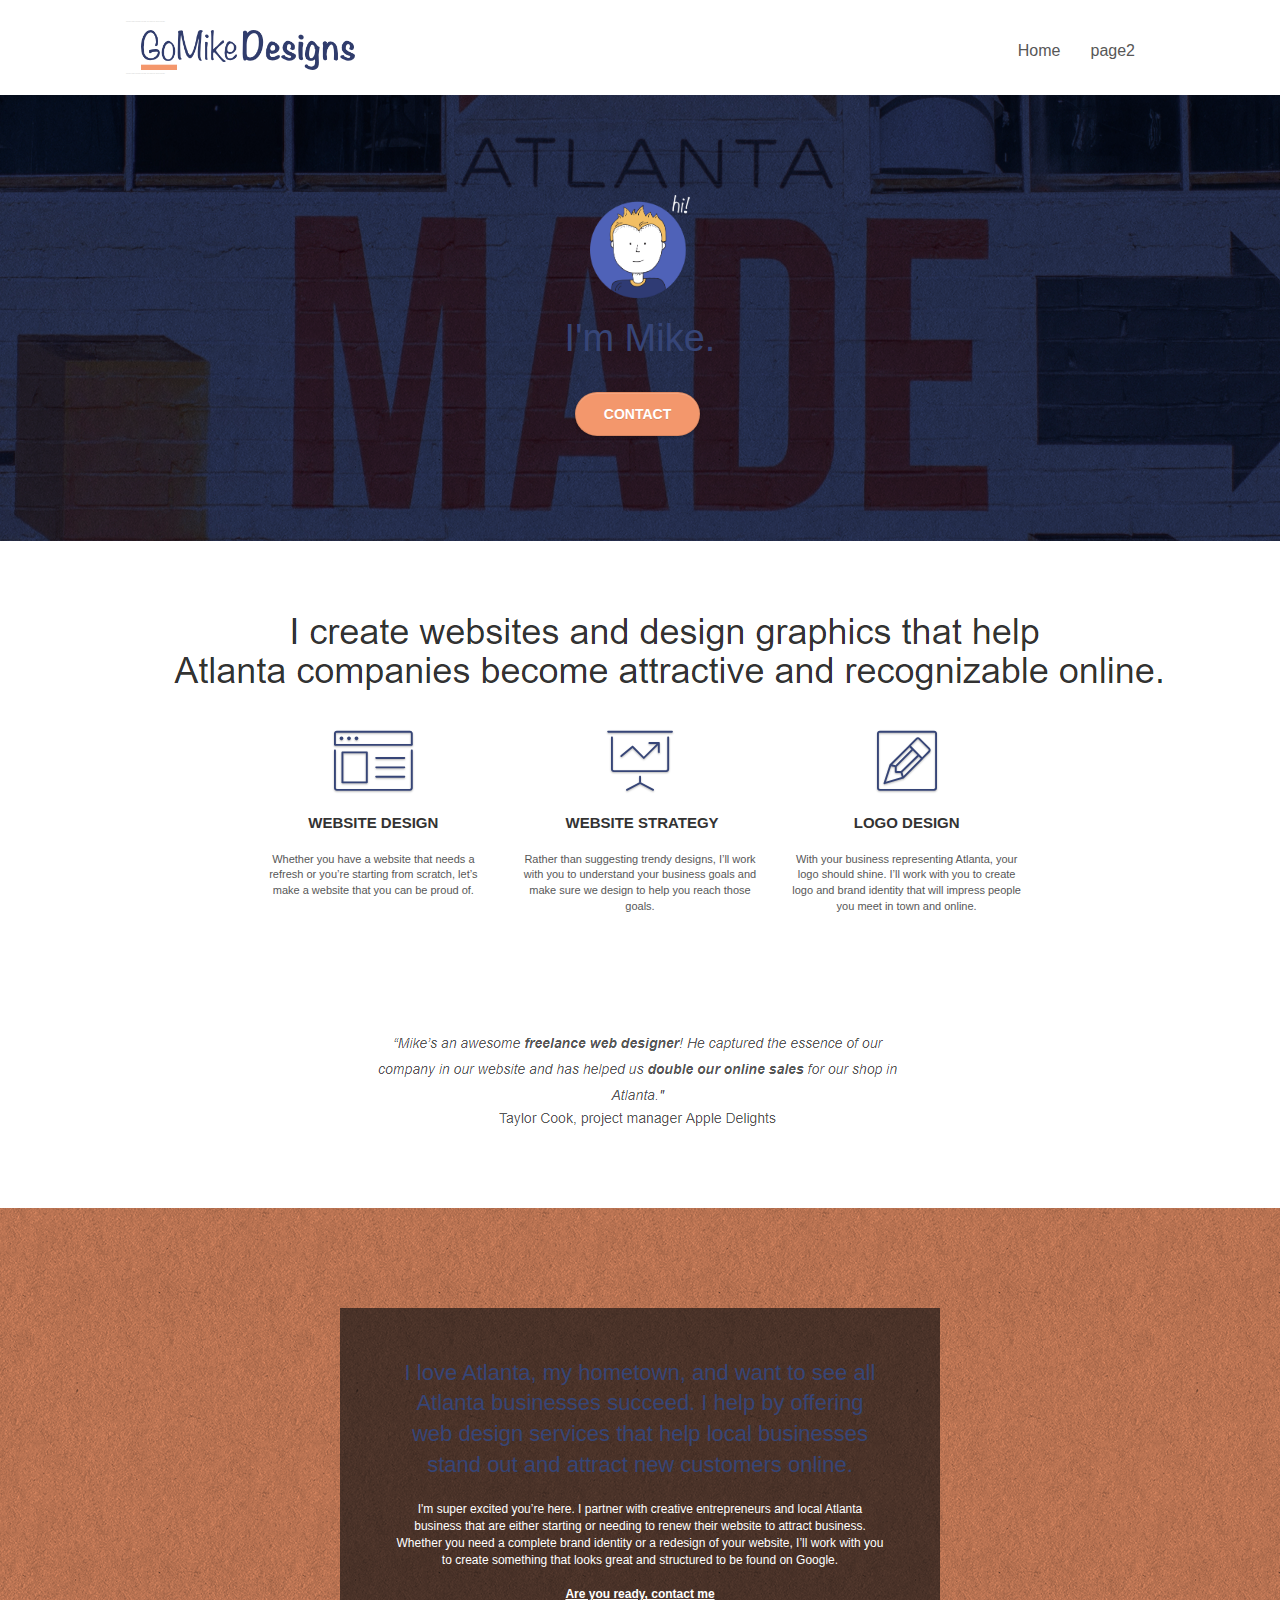
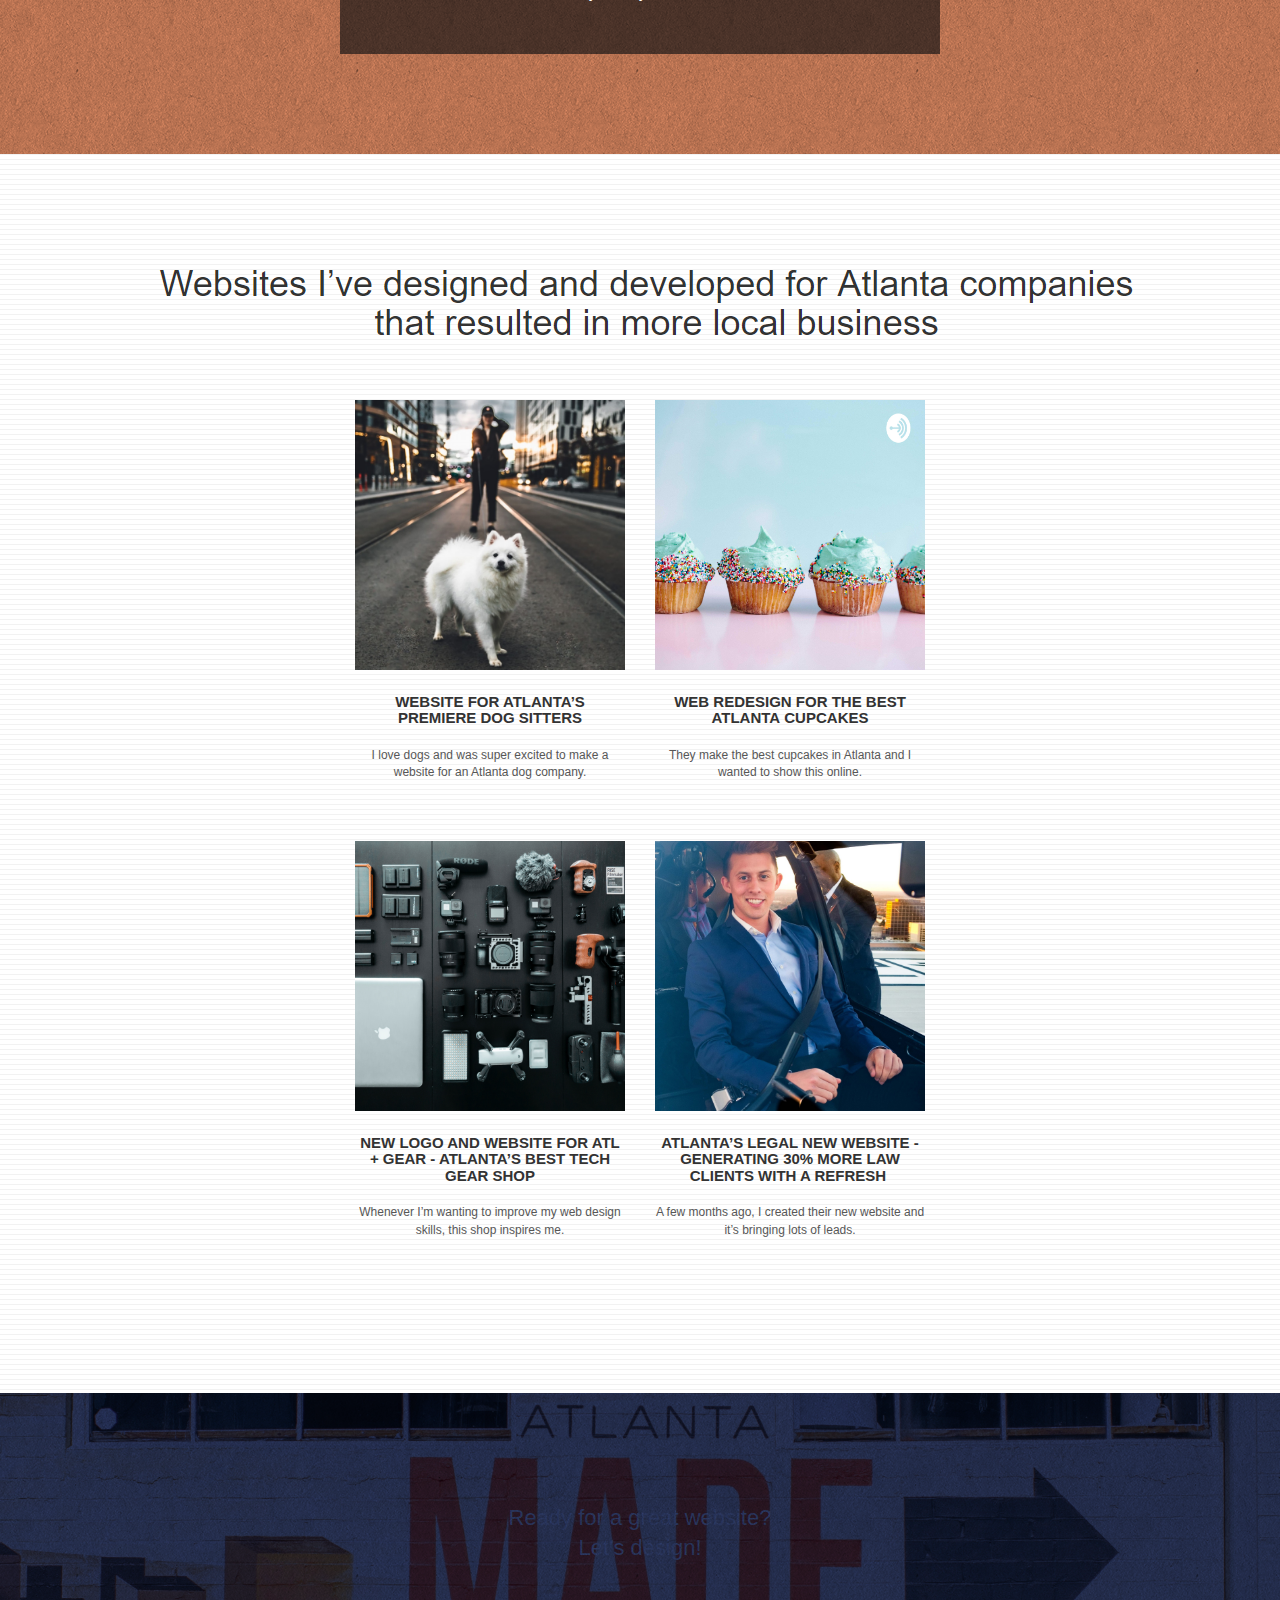
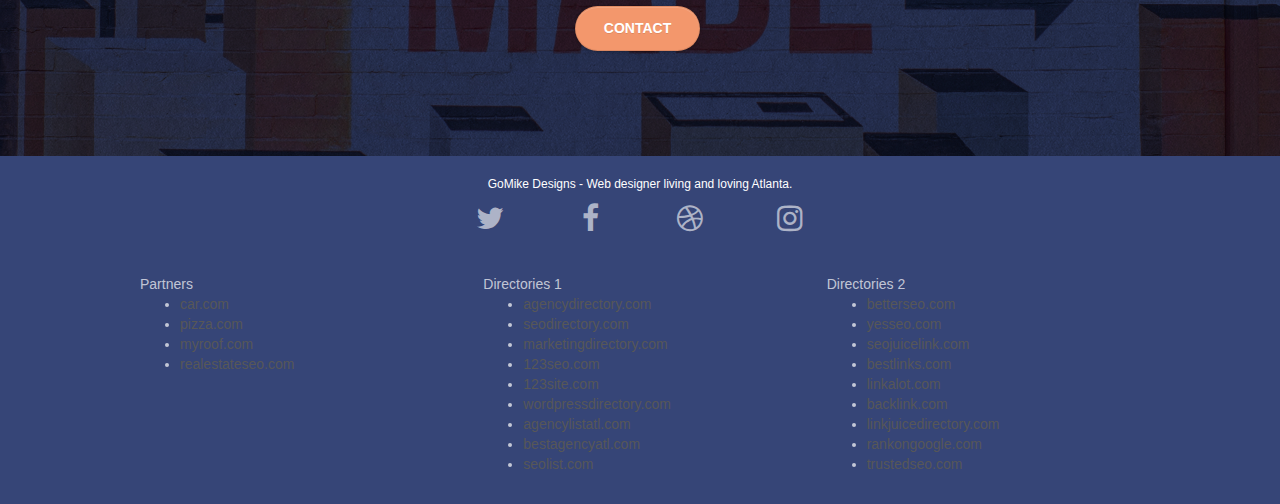
==== index.html @ 54a3def9 "Upload the project" ====
<!DOCTYPE html>
<html lang="Default">
  <head>
    <meta charset="utf-8" />
    <meta
      name="keywords"
      content="seo, google, website, internet, web design, design agency, design agency, design agency, design agency, design agency, design agency, logo design atlanta"
    />
    <meta
      name="description"
      content="I'm Mike and your should hire me to build your website"
    />
    <meta
      name="viewport"
      content="width=device-width, initial-scale=1.0, viewport-fit=cover"
    />
    <link rel="shortcut icon" type="image/png" href="favicon.jpg" />

    <link rel="stylesheet" type="text/css" href="./css/bootstrap.css" />
    <link rel="stylesheet" type="text/css" href="style.css" />
    <link rel="stylesheet" type="text/css" href="./css/font-awesome.css" />
    <link rel="stylesheet" type="text/css" href="./css/et-line.css" />

    <script src="./js/jquery-2.1.0.js"></script>
    <script src="./js/bootstrap.js"></script>
    <script src="./js/blocs.js"></script>
    <script src="./js/jquery.touchSwipe.js"></script>
    <script src="./js/gmaps.js"></script>

    <title>.</title>

    <!-- Analytics -->

    <!-- Analytics END -->
  </head>
  <body>
    <!-- Main container -->
    <div class="page-container">
      <!-- bloc-0 -->
      <div class="bloc bgc-white l-bloc" id="bloc-0">
        <div class="container bloc-sm">
          <nav class="navbar row">
            <div class="navbar-header">
              <div class="keywords" style="color: #cccccc; font-size: 1px">
                web agency atlanta, web strategy, web design, logo, website,
                web, internet, logo design
              </div>
              <a class="navbar-brand" href="index.html"
                ><img
                  src="img/atlanta%20web%20design%20logo.png"
                  alt="logo, seo, google, website, internet, web design, design agency"
                  height="40"
              /></a>
              <div class="keywords" style="color: #cccccc; font-size: 1px">
                web agency atlanta, web strategy, web design, logo, website,
                web, internet, logo design
              </div>

              <button
                id="nav-toggle"
                type="button"
                class="ui-navbar-toggle navbar-toggle"
                data-toggle="collapse"
                data-target=".navbar-1"
              >
                <span class="sr-only">Toggle navigation</span
                ><span class="icon-bar"></span><span class="icon-bar"></span
                ><span class="icon-bar"></span>
              </button>
            </div>
            <div class="collapse navbar-collapse navbar-1 special-dropdown-nav">
              <ul class="site-navigation nav navbar-nav">
                <li>
                  <a href="index.html">Home</a>
                </li>
                <li></li>
                <li>
                  <a href="page2.html">page2</a>
                </li>
              </ul>
            </div>
          </nav>
        </div>
      </div>
      <!-- bloc-0 END -->

      <!-- bloc-1-hero -->
      <div
        class="bloc bgc-dark-slate-blue bg-atlanta-20made-20sign d-bloc bg-t-edge bloc-bg-texture texture-paper b-parallax"
        id="bloc-1-hero"
      >
        <div class="container bloc-lg">
          <div class="row tight-width-whitespace">
            <div class="col-sm-12">
              <img
                src="img/atlanta%20web%20designer%20mike.png"
                class="center-block image-resize-mode"
                width="100"
                alt="atlanta web designer mike,seo, google, website, internet, web design, design agency"
              />
              <h1 class="text-center hero-bloc-text tc-white">I'm Mike.</h1>
              <div class="text-center">
                <a
                  href="page2.html"
                  class="btn btn-lg btn-clean btn-rd cta-hero btn-atomic-tangerine"
                  id="cta-hero"
                  >Contact</a
                >
              </div>
            </div>
          </div>
        </div>
      </div>
      <!-- bloc-1-hero END -->

      <!-- bloc-2-services -->
      <div class="bloc bgc-white l-bloc" id="bloc-2-services">
        <div class="container bloc-md">
          <div class="row">
            <div class="col-sm-12 text-center">
              <img
                alt="web agency, web design, logo design, atlanta agency, mike"
                src="img/title.png"
              />
            </div>
          </div>
          <div class="row voffset-lg med-width-whitespace">
            <div class="col-sm-4">
              <div class="text-center">
                <span
                  class="et-icon-browser sm-shadow icon-dark-slate-blue icons icon-lg"
                ></span>
              </div>
              <h1 class="mg-md text-center service-header">Website Design</h1>
              <p class="text-center">
                Whether you have a website that needs a refresh or you&rsquo;re
                starting from scratch, let&rsquo;s make a website that you can
                be proud of.
              </p>
            </div>
            <div class="col-sm-4">
              <div class="text-center">
                <span
                  class="et-icon-presentation sm-shadow icon-dark-slate-blue icons icon-lg"
                ></span>
              </div>
              <h1 class="mg-md text-center service-header">
                &nbsp;Website Strategy
              </h1>
              <p class="text-center">
                Rather than suggesting trendy designs, I&rsquo;ll work with you
                to understand your business goals and make sure we design to
                help you reach those goals.<br />
              </p>
            </div>
            <div class="col-sm-4">
              <div class="text-center">
                <span
                  class="et-icon-edit sm-shadow icon-dark-slate-blue icons icon-lg"
                ></span>
              </div>
              <h1 class="mg-md text-center service-header">Logo Design</h1>
              <p class="text-center">
                With your business representing Atlanta, your logo should shine.
                I&rsquo;ll work with you to create logo and brand identity that
                will impress people you meet in town and online.
              </p>
            </div>
          </div>
          <div class="row voffset-lg voffset">
            <div class="col-xs-12 col-md-8 col-md-offset-2 text-center">
              <img
                alt="web agency, web design, logo design "
                src="img/quote.png"
              />
            </div>
          </div>
        </div>
      </div>
      <!-- bloc-2-services END -->

      <!-- bloc-3-what-i-do -->
      <div
        class="bloc tc-white bgc-atomic-tangerine bloc-bg-texture texture-paper b-parallax bg-atlanta-20made-20sign-20orange d-bloc"
        id="bloc-3-what-i-do"
      >
        <div class="container bloc-lg">
          <div class="row tight-width-whitespace black-background">
            <div class="col-sm-12">
              <h2 class="mg-md text-center tc-white">
                I love Atlanta, my hometown, and want to see all Atlanta
                businesses succeed. I help by offering web design services that
                help local businesses stand out and attract new customers
                online.<br />
              </h2>
              <p class="text-center white">
                I'm super excited you&rsquo;re here. I partner with creative
                entrepreneurs and local Atlanta business that are either
                starting or needing to renew their website to attract business.
                Whether you need a complete brand identity or a redesign of your
                website, I&rsquo;ll work with you to create something that looks
                great and structured to be found on Google.<br /><br /><a
                  class="ltc-white bold-link"
                  href="page2.html"
                  >Are you ready, contact me</a
                ><br />
              </p>
            </div>
          </div>
        </div>
      </div>
      <!-- bloc-3-what-i-do END -->

      <!-- bloc-4-portfolio -->
      <div
        class="bloc bgc-white bg-lines-h2-bg bg-repeat l-bloc"
        id="bloc-4-portfolio"
      >
        <div class="container bloc-lg">
          <div class="row">
            <div class="col-sm-12 text-center">
              <img
                alt="web agency, web design, logo design "
                src="img/title2.png"
              />
            </div>
          </div>
          <div class="row tight-width-whitespace portfolio-row">
            <div class="col-sm-6">
              <a
                href="#"
                data-lightbox="img/11.jpg"
                data-gallery-id="gallery-1"
                data-caption="Website for Atlanta's Premiere dog salon"
                data-frame="snapshot-lb"
                ><img
                  src="img/11.jpg"
                  class="img-responsive portfolio-thumb"
                  alt="seo, google, website, internet, web design, design agency website for dog salon"
              /></a>
              <h3 class="mg-md text-center">
                Website for Atlanta&rsquo;s premiere Dog Sitters
              </h3>
              <p class="text-center">
                I love dogs and was super excited to make a website for an
                Atlanta dog company.
              </p>
            </div>
            <div class="col-sm-6">
              <a
                href="#"
                data-lightbox="img/2.jpg"
                data-gallery-id="gallery-1"
                data-caption="web redesign for the best cupcakes in Atlanta"
                data-frame="snapshot-lb"
                ><img
                  src="img/2.jpg"
                  class="img-responsive portfolio-thumb"
                  alt="seo, google, website, internet, web design, design agency website for best cupcakes in atlanta"
              /></a>
              <h3 class="mg-md text-center">
                Web redesign for the best Atlanta&nbsp;cupcakes
              </h3>
              <p class="text-center">
                They make the best cupcakes in Atlanta and I wanted to show this
                online.
              </p>
            </div>
          </div>
          <div class="row tight-width-whitespace portfolio-row">
            <div class="col-sm-6">
              <a
                href="#"
                data-lightbox="img/3.bmp"
                data-gallery-id="gallery-1"
                data-caption="New logo and website for Atlanta's best tech gear shop"
                data-frame="snapshot-lb"
                ><img
                  src="img/3.bmp"
                  class="img-responsive portfolio-thumb"
                  alt="3.jpg"
              /></a>
              <h3 class="mg-md text-center">
                New logo and website for Atl + Gear - Atlanta&rsquo;s best tech
                gear shop
              </h3>
              <p class="text-center">
                Whenever I&rsquo;m wanting to improve my web design skills, this
                shop inspires me.
              </p>
            </div>
            <div class="col-sm-6">
              <a
                href="#"
                data-lightbox="img/4.bmp"
                data-gallery-id="gallery-1"
                data-caption="Atlanta's legal website generates 30% more clients after web redesign"
                data-frame="snapshot-lb"
                ><img
                  src="img/4.bmp"
                  class="img-responsive portfolio-thumb"
                  alt="seo, google, website, internet, web design, Atlanta's legal website generates 30% more clients after web redesign"
              /></a>
              <h3 class="mg-md text-center">
                Atlanta&rsquo;s legal new website - Generating 30% more law
                clients with a refresh&nbsp;
              </h3>
              <p class="text-center">
                A few months ago, I created their new website and it&rsquo;s
                bringing lots of leads.
              </p>
            </div>
          </div>
        </div>
      </div>
      <!-- bloc-4-portfolio END -->

      <!-- bloc-5-cta -->
      <div
        class="bloc bgc-dark-slate-blue bg-atlanta-20made-20sign d-bloc bloc-bg-texture texture-paper"
        id="bloc-5-cta"
      >
        <div class="container bloc-lg">
          <div class="row">
            <h2 class="mg-md text-center tc-white">
              Ready for a great website? <br />Let&rsquo;s design!
            </h2>
            <div class="col-sm-12 text-center">
              <a
                href="page2.html"
                class="btn btn-atomic-tangerine btn-clean btn-rd btn-lg cta-hero"
                >Contact</a
              >
            </div>
          </div>
        </div>
      </div>
      <!-- bloc-5-cta END -->

      <!-- Footer - bloc-8 -->
      <div class="bloc bgc-dark-slate-blue d-bloc" id="bloc-8">
        <div class="container bloc-sm">
          <div class="row">
            <div class="col-sm-12">
              <p class="text-center white">
                GoMike Designs - Web designer living and loving Atlanta.<br />
              </p>
              <div class="row row-no-gutters social">
                <div class="col-sm-3">
                  <div class="text-center">
                    <a class="social" href="index.html"
                      ><span class="fa fa-twitter icon-md"></span
                    ></a>
                  </div>
                </div>
                <div class="col-sm-3">
                  <div class="text-center">
                    <a class="social" href="index.html"
                      ><span class="fa fa-facebook icon-md"></span
                    ></a>
                  </div>
                </div>
                <div class="col-sm-3">
                  <div class="text-center">
                    <a class="social" href="index.html"
                      ><span class="fa fa-dribbble icon-md"></span
                    ></a>
                  </div>
                </div>
                <div class="col-sm-3">
                  <div class="text-center">
                    <a class="social" href="index.html"
                      ><span class="fa fa-instagram icon-md"></span
                    ></a>
                  </div>
                </div>

                <div class="keywords" style="color: #364577">
                  web agency atlanta, web strategy, web design, logo, website,
                  web, internet, logo design
                </div>
              </div>
              <div class="row">
                <div class="col-sm-4">
                  Partners
                  <ul>
                    <li><a href="car.com">car.com</a></li>
                    <li><a href="pizza.com">pizza.com</a></li>
                    <li><a href="myroof.com">myroof.com</a></li>
                    <li><a href="realestateseo.com">realestateseo.com</a></li>
                  </ul>
                </div>
                <div class="col-sm-4">
                  Directories 1
                  <ul>
                    <li>
                      <a href="agencydirectory.com">agencydirectory.com</a>
                    </li>
                    <li><a href="seodirectory.com">seodirectory.com</a></li>
                    <li>
                      <a href="marketingdirectory.com"
                        >marketingdirectory.com</a
                      >
                    </li>
                    <li><a href="123seo.com">123seo.com</a></li>
                    <li><a href="123site.com">123site.com</a></li>
                    <li>
                      <a href="wordpressdirectory.com"
                        >wordpressdirectory.com</a
                      >
                    </li>
                    <li><a href="agencylistatl.com">agencylistatl.com</a></li>
                    <li><a href="bestagencyatl.com">bestagencyatl.com</a></li>
                    <li><a href="seolist.com">seolist.com</a></li>
                  </ul>
                </div>
                <div class="col-sm-4">
                  Directories 2
                  <ul>
                    <li><a href="betterseo.com">betterseo.com</a></li>
                    <li><a href="yesseo.com">yesseo.com</a></li>
                    <li><a href="seojuicelink.com">seojuicelink.com</a></li>
                    <li><a href="bestlinks.com">bestlinks.com</a></li>
                    <li><a href="linkalot.com">linkalot.com</a></li>
                    <li><a href="backlink.com">backlink.com</a></li>
                    <li>
                      <a href="linkjuicedirectory.com"
                        >linkjuicedirectory.com</a
                      >
                    </li>
                    <li><a href="rankongoogle.com">rankongoogle.com</a></li>
                    <li><a href="trustedseo.com">trustedseo.com</a></li>
                  </ul>
                </div>
              </div>
            </div>
          </div>
        </div>
      </div>
      <!-- Footer - bloc-8 END -->
    </div>
    <!-- Main container END -->
  </body>
</html>
---- style.css ----
body {
    margin: 0;
    padding: 0;
    background: #FFF;
    overflow-x: hidden;
    -webkit-font-smoothing: antialiased;
    -moz-osx-font-smoothing: grayscale;
}

a,
button {
    transition: all .3s ease-in-out;
    outline: none!important;
}

a:hover {
    text-decoration: none;
    cursor: pointer;
}

#page-loading-blocs-notifaction {
    position: fixed;
    top: 0;
    bottom: 0;
    width: 100%;
    z-index: 100000;
    background: #FFFFFF url("img/pageload-spinner.gif") no-repeat center center;
}

.bloc {
    width: 100%;
    clear: both;
    background: 50% 50% no-repeat;
    padding: 0 50px;
    -webkit-background-size: cover;
    -moz-background-size: cover;
    -o-background-size: cover;
    background-size: cover;
    position: relative;
}

.bloc .container {
    padding-left: 0;
    padding-right: 0;
}

.bloc-lg {
    padding: 100px 50px;
}

.bloc-md {
    padding: 50px;
}

.bloc-sm {
    padding: 20px 50px;
}

.bg-center,
.bg-l-edge,
.bg-r-edge,
.bg-t-edge,
.bg-b-edge,
.bg-tl-edge,
.bg-bl-edge,
.bg-tr-edge,
.bg-br-edge,
.bg-repeat {
    -webkit-background-size: auto!important;
    -moz-background-size: auto!important;
    -o-background-size: auto!important;
    background-size: auto!important;
}

.bg-repeat {
    background: repeat;
}

.bg-t-edge {
    background: top no-repeat;
}

.bloc-bg-texture::before {
    content: "";
    background-size: 2px 2px;
    position: absolute;
    top: 0;
    bottom: 0;
    left: 0;
    right: 0;
}

.texture-paper::before {
    background: url("img/texture-paper.png");
    background-size: 280px 280px;
}

.b-parallax {
    background-attachment: fixed;
}

.d-bloc {
    color: rgba(255, 255, 255, .7);
}

.d-bloc button:hover {
    color: rgba(255, 255, 255, .9);
}

.d-bloc .icon-round,
.d-bloc .icon-square,
.d-bloc .icon-rounded,
.d-bloc .icon-semi-rounded-a,
.d-bloc .icon-semi-rounded-b {
    border-color: rgba(255, 255, 255, .9);
}

.d-bloc .divider-h span {
    border-color: rgba(255, 255, 255, .2);
}

.d-bloc .a-btn,
.d-bloc .navbar a,
.d-bloc .navbar-brand,
.d-bloc a .icon-sm,
.d-bloc a .icon-md,
.d-bloc a .icon-lg,
.d-bloc a .icon-xl,
.d-bloc h1 a,
.d-bloc h2 a,
.d-bloc h3 a,
.d-bloc h4 a,
.d-bloc h5 a,
.d-bloc h6 a,
.d-bloc p a {
    color: rgba(255, 255, 255, .6);
}

.d-bloc .a-btn:hover,
.d-bloc .navbar a:hover,
.d-bloc .navbar-brand:hover,
.d-bloc a:hover .icon-sm,
.d-bloc a:hover .icon-md,
.d-bloc a:hover .icon-lg,
.d-bloc a:hover .icon-xl,
.d-bloc h1 a:hover,
.d-bloc h2 a:hover,
.d-bloc h3 a:hover,
.d-bloc h4 a:hover,
.d-bloc h5 a:hover,
.d-bloc h6 a:hover,
.d-bloc p a:hover {
    color: rgba(255, 255, 255, 1);
}

.d-bloc .navbar-toggle .icon-bar {
    background: rgba(255, 255, 255, 1);
}

.d-bloc .btn-wire,
.d-bloc .btn-wire:hover {
    color: rgba(255, 255, 255, 1);
    border-color: rgba(255, 255, 255, 1);
}

.d-bloc .panel {
    color: rgba(0, 0, 0, .5);
}

.d-bloc .panel button:hover {
    color: rgba(0, 0, 0, .7);
}

.d-bloc .panel icon {
    border-color: rgba(0, 0, 0, .7);
}

.d-bloc .panel .divider-h span {
    border-color: rgba(0, 0, 0, .1);
}

.d-bloc .panel .a-btn {
    color: rgba(0, 0, 0, .6);
}

.d-bloc .panel .a-btn:hover {
    color: rgba(0, 0, 0, 1);
}

.d-bloc .panel .btn-wire,
.d-bloc .panel .btn-wire:hover {
    color: rgba(0, 0, 0, .7);
    border-color: rgba(0, 0, 0, .3);
}

.d-bloc .panel,
.l-bloc {
    color: rgba(0, 0, 0, .5);
}

.d-bloc .panel button:hover,
.l-bloc button:hover {
    color: rgba(0, 0, 0, .7);
}

.l-bloc .icon-round,
.l-bloc .icon-square,
.l-bloc .icon-rounded,
.l-bloc .icon-semi-rounded-a,
.l-bloc .icon-semi-rounded-b {
    border-color: rgba(0, 0, 0, .7);
}

.d-bloc .panel .divider-h span,
.l-bloc .divider-h span {
    border-color: rgba(0, 0, 0, .1);
}

.d-bloc .panel .a-btn,
.l-bloc .a-btn,
.l-bloc .navbar a,
.l-bloc .navbar-brand,
.l-bloc a .icon-sm,
.l-bloc a .icon-md,
.l-bloc a .icon-lg,
.l-bloc a .icon-xl,
.l-bloc h1 a,
.l-bloc h2 a,
.l-bloc h3 a,
.l-bloc h4 a,
.l-bloc h5 a,
.l-bloc h6 a,
.l-bloc p a {
    color: rgba(0, 0, 0, .6);
}

.d-bloc .panel .a-btn:hover,
.l-bloc .a-btn:hover,
.l-bloc .navbar a:hover,
.l-bloc .navbar-brand:hover,
.l-bloc a:hover .icon-sm,
.l-bloc a:hover .icon-md,
.l-bloc a:hover .icon-lg,
.l-bloc a:hover .icon-xl,
.l-bloc h1 a:hover,
.l-bloc h2 a:hover,
.l-bloc h3 a:hover,
.l-bloc h4 a:hover,
.l-bloc h5 a:hover,
.l-bloc h6 a:hover,
.l-bloc p a:hover {
    color: rgba(0, 0, 0, 1);
}

.l-bloc .navbar-toggle .icon-bar {
    color: rgba(0, 0, 0, .6);
}

.d-bloc .panel .btn-wire,
.d-bloc .panel .btn-wire:hover,
.l-bloc .btn-wire,
.l-bloc .btn-wire:hover {
    color: rgba(0, 0, 0, .7);
    border-color: rgba(0, 0, 0, .3);
}

.voffset {
    margin-top: 30px;
}

.voffset-lg {
    margin-top: 80px;
}

.row-no-gutters {
    margin-right: 0;
    margin-left: 0;
}

.row.row-no-gutters > [class^="col-"],
.row.row-no-gutters > [class*=" col-"] {
    padding-right: 0;
    padding-left: 0;
}

#bloc-2-services p {
    font-size: 11px;
}

.navbar {
    margin-bottom: 0;
    z-index: 1;
}

.navbar-brand {
    height: auto;
    padding: 3px 15px;
    font-size: 25px;
    font-weight: normal;
    font-weight: 600;
    line-height: 44px;
}

.navbar-brand img {
    max-height: 200px;
    margin: 0 5px 0 0;
    display: inline;
}

.navbar-brand img[src$=svg] {
    min-width: 100px;
}

.nav-center .navbar-brand img {
    margin: 0;
}

.navbar .nav {
    padding-top: 2px;
    margin-right: -16px;
    float: right;
    z-index: 1;
}

.nav > li {
    float: left;
    margin-top: 4px;
    font-size: 16px;
}

.navbar-nav .open .dropdown-menu > li > a {
    text-align: inherit;
}

.nav > li a:hover,
.nav > li a:focus {
    background: transparent;
}

.navbar-toggle {
    margin: 10px 10px 0 0;
    border: 0px;
}

.navbar-toggle:hover {
    background: transparent!important;
}

.navbar-toggle .icon-bar {
    background-color: rgba(0, 0, 0, .5);
    width: 26px;
}

.nav-invert .navbar .nav {
    float: left;
}

.nav-invert .navbar-header,
.nav-invert .navbar-brand {
    float: right;
    position: relative;
    z-index: 2;
}

@media (min-width: 768px) {
    .site-navigation {
        position: absolute;
        top: 50%;
        right: 20px;
        transform: translate(0, -50%);
        -webkit-transform: translateY(-50%);
    }
    .nav > li .dropdown-menu a,
    .nav > li .dropdown-menu a:hover {
        color: #484848;
    }
    .nav-invert .site-navigation {
        left: 0;
        right: 0;
    }
    .nav-center {
        text-align: center;
    }
    .nav-center .navbar-header {
        width: 100%;
    }
    .nav-center .navbar-header,
    .nav-center .navbar-brand,
    .nav-center .nav > li {
        float: none;
        display: inline-block;
    }
    .nav-center .site-navigation {
        position: relative;
        width: 100%;
        right: 0;
        margin-right: 0px;
        margin-top: 20px;
    }
    .nav-center.mini-nav .navbar-toggle {
        float: none;
        margin: 10px auto 0;
    }
}

.nav > li > .dropdown a {
    background: none!important;
    display: block;
    padding: 14px 15px;
}

nav .caret {
    margin: 0 5px;
}

.dropdown-menu .dropdown-menu {
    top: -8px;
    left: 100%;
}

.dropdown-menu .dropmenu-flow-right {
    top: 100%;
    left: 0;
    margin-left: -1px;
    border-top-left-radius: 0;
    border-top-right-radius: 0;
}

.dropdown-menu .dropdown span {
    border: 4px solid black;
    border-top-color: transparent;
    border-right-color: transparent;
    border-bottom-color: transparent;
    margin: 6px -5px 0 0!important;
    float: right;
}

.mg-md {
    margin-top: 10px;
    margin-bottom: 20px;
}

.mg-lg {
    margin-top: 10px;
    margin-bottom: 40px;
}

.btn {
    margin: 0 5px 5px 0;
}

.btn.pull-right {
    margin: 0 0 5px 5px;
}

.btn-d,
.btn-d:hover,
.btn-d:focus {
    color: #FFF;
    background: rgba(0, 0, 0, .3);
}

button {
    outline: none!important;
}

.btn-rd {
    border-radius: 40px;
}

.btn-clean {
    border: 1px solid rgba(0, 0, 0, .08);
    border-bottom-color: rgba(0, 0, 0, .1);
    text-shadow: 0 1px 0 rgba(0, 0, 1, .1);
    box-shadow: 0 1px 3px rgba(0, 0, 1, .25), inset 0 1px 0 0 rgba(255, 255, 255, .15);
}

.icon-md {
    font-size: 30px!important;
}

.icon-lg {
    font-size: 60px!important;
}

.sm-shadow {
    text-shadow: 0 1px 2px rgba(0, 0, 0, .3);
}

.panel-sq,
.panel-sq .panel-heading,
.panel-sq .panel-footer {
    border-radius: 0;
}

.panel-rd {
    border-radius: 30px;
}

.panel-rd .panel-heading {
    border-radius: 29px 29px 0 0;
}

.panel-rd .panel-footer {
    border-radius: 0 0 29px 29px;
}

.form-control {
    border-color: rgba(0, 0, 0, .1);
    box-shadow: none;
}

.scrollToTop {
    width: 40px;
    height: 40px;
    position: fixed;
    bottom: 20px;
    right: 20px;
    opacity: 0;
    z-index: 500;
    transition: all .3s ease-in-out;
}

.scrollToTop span {
    margin-top: 6px;
}

.showScrollTop {
    font-size: 14px;
    opacity: 1;
}

a[data-lightbox] {
    position: relative;
    display: block;
    text-align: center;
}

a[data-lightbox]:hover::before {
    content: "+";
    font-family: "HelveticaNeue-Light", "Helvetica Neue Light", "Helvetica Neue", Helvetica, Arial;
    font-size: 32px;
    width: 50px;
    height: 50px;
    margin-left: -25px;
    border-radius: 50%;
    background: rgba(0, 0, 0, .6);
    color: #FFF;
    font-weight: 100;
    z-index: 1;
    position: absolute;
    top: 50%;
    transform: translateY(-50%);
    -webkit-transform: translateY(-50%);
}

a[data-lightbox]:hover img {
    opacity: 0.6;
    -webkit-animation-fill-mode: none;
    animation-fill-mode: none;
}

#lightbox-modal {
    display: flex;
    align-items: center;
}

#lightbox-modal .modal-dialog {
    width: 90%;
    max-width: 900px;
    margin: 0 auto 0;
}

#lightbox-modal .modal-dialog img {
    max-height: 90vh;
    margin: 0 auto;
}

.lightbox-caption {
    padding: 20px;
    color: #FFF;
    background: rgba(0, 0, 0, .5);
    position: absolute;
    left: 15px;
    right: 15px;
    bottom: 5px;
}

.close-lightbox {
    color: #FFF;
    font-size: 30px;
    position: absolute;
    top: 20px;
    right: 20px;
    z-index: 20;
    background: rgba(0, 0, 0, .5);
    border: none;
    line-height: 30px;
    padding: 0 9px 5px;
    opacity: 0.3;
}

.close-lightbox:hover,
.next-lightbox:hover,
.prev-lightbox:hover {
    opacity: 1.0;
    color: #FFF;
}

.next-lightbox,
.prev-lightbox {
    font-size: 20px;
    color: rgba(255, 255, 255, .9);
    background: rgba(0, 0, 0, .5);
    transition: all .2s ease-in-out;
    position: absolute;
    top: 45%;
    z-index: 1;
    opacity: 0.4;
}

.next-lightbox {
    padding: 6px 8px 1px 13px;
    right: 25px;
}

.prev-lightbox {
    padding: 6px 13px 1px 10px;
    left: 25px;
}

.snapshot-lb .modal-body {
    padding-bottom: 45px;
}

.snapshot-lb .lightbox-caption {
    padding: 0;
    color: rgba(0, 0, 0, .5);
    background: none;
}

h1,
h2,
h3,
h4,
h5,
h6,
p,
label,
.btn,
a {
    font-family: "helvetica";
    font-weight: 400;
    color: #575757!important;
}

.container {
    max-width: 1000px;
}

.hero-bloc-text {
    font-size: 38px;
}

.hero-bloc-text-sub {
    font-size: 36px;
}

.statement-bloc-text {
    line-height: 26px;
    font-style: italic;
    font-size: 20px;
    text-align: center;
    font-weight: lighter;
    max-width: 520px;
    margin: auto auto auto auto;
}

p {
    font-size: 12px;
}

.tight-width-whitespace {
    max-width: 600px;
    margin: auto auto auto auto;
}

.h1 {
    font-size: 20px;
    font-family: "Open Sans";
}

.cta-hero {
    margin-top: 22px;
    color: #FFFFFF!important;
    text-transform: uppercase;
    padding: 12px 28px 12px 28px;
    font-size: 1.0em;
    font-weight: 700;
}

.social {
    max-width: 400px;
    margin: auto auto auto auto;
}

h2 {
    font-size: 22px;
    line-height: 1.4em;
}

h3 {
    font-size: 15px;
    text-transform: uppercase;
    font-weight: 700;
    color: #333333!important;
}

.med-width-whitespace {
    max-width: 800px;
    margin: auto auto auto auto;
    box-shadow: 0px 0px 0px #000000;
}

h1 {
    color: #333333!important;
}

h4 {
    color: #333333!important;
}

.icons {
    margin-bottom: 14px;
    margin-top: 24px;
}

.white {
    color: #FFFFFF!important;
}

.portfolio-thumb {
    margin-bottom: 24px;
}

.portfolio-row {
    margin-bottom: 44px;
    margin-top: 50px;
}

.avatar {
    box-shadow: 0px 4px 9px rgba(0, 0, 0, 0.3);
}

.black-background {
    background-color: rgba(35, 31, 32, 0.7);
    padding: 40px 40px 40px 40px;
}

.bold-link {
    font-weight: 900;
    text-decoration: underline!important;
}

.service-header {
    font-size: 15px;
    font-weight: 700;
    text-transform: uppercase;
}

.bgc-white {
    background-color: #FFFFFF;
}

.bgc-dark-slate-blue {
    background-color: #364577;
}

.bgc-atomic-tangerine {
    background-color: #F3976C;
}

.tc-white {
    color: #364577!important;
}

.btn-atomic-tangerine {
    background: #F3976C;
    color: #FFFFFF!important;
}

.btn-atomic-tangerine:hover {
    background: #c27956!important;
    color: #FFFFFF!important;
}

.ltc-white {
    color: #FFFFFF!important;
}

.ltc-white:hover {
    color: #cccccc!important;
}

.ltc-atomic-tangerine {
    color: #F3976C!important;
}

.ltc-atomic-tangerine:hover {
    color: #c27956!important;
}

.icon-dark-slate-blue {
    color: #364577!important;
    border-color: #364577!important;
}

.bg-dots-bg {
    background-image: url("img/dots-bg.png");
}

.bg-lines-h2-bg {
    background-image: url("img/lines-h2-bg.png");
}

.bg-atlanta-20made-20sign {
    background-image: url("img/atlanta%20made%20sign.jpg");
}

.bg-atlanta-20made-20sign-20orange {
    background-image: url("img/atlanta%20made%20sign%20orange.jpg");
}

@media (max-width: 1024px) {
    .bloc {
        padding-left: 20px;
        padding-right: 20px;
    }
    .bloc.full-width-bloc,
    .bloc-tile-2.full-width-bloc .container,
    .bloc-tile-3.full-width-bloc .container,
    .bloc-tile-4.full-width-bloc .container {
        padding-left: 0;
        padding-right: 0;
    }
}

@media (max-width: 992px) and (min-width: 768px) {
    .navbar .nav {
        max-width: 80%
    }
    .nav-center.navbar .nav {
        max-width: 100%
    }
}

@media only screen and (min-device-width: 768px) and (max-device-width: 1024px) and (orientation: landscape) {
    .b-parallax {
        background-attachment: scroll;
    }
}

@media only screen and (min-device-width: 1024px) and (max-device-width: 1366px) and (-webkit-min-device-pixel-ratio: 1.5) {
    .b-parallax {
        background-attachment: scroll;
    }
}

@media (max-width: 991px) {
    .container {
        width: 100%;
    }
    .b-parallax {
        background-attachment: scroll;
    }
    .page-container,
    #hero-bloc {
        overflow-x: hidden;
        position: relative;
    }
    .bloc {
        padding-left: constant(safe-area-inset-left);
        padding-right: constant(safe-area-inset-right);
    }
    .bloc-group,
    .bloc-group .bloc {
        display: block;
        width: 100%;
    }
    .bloc-fill-screen .fill-bloc-top-edge,
    .bloc-fill-screen .fill-bloc-bottom-edge {
        padding: 0 20px;
        padding-left: constant(safe-area-inset-left);
        padding-right: constant(safe-area-inset-right);
    }
}

@media (max-width: 767px) {
    .page-container {
        overflow-x: hidden;
        position: relative;
    }
    h1,
    h2,
    h3,
    h4,
    h5,
    h6,
    p,
    #disqus_thread {
        padding-left: 10px!important;
        padding-right: 10px!important;
    }
    .b-parallax {
        background-attachment: scroll;
    }
    .navbar .nav {
        padding-top: 0;
        border-top: 1px solid rgba(0, 0, 0, .2);
        float: none!important;
    }
    .navbar.row {
        margin-left: 0;
        margin-right: 0;
    }
    .site-navigation {
        position: inherit;
        transform: none;
        -webkit-transform: none;
        -ms-transform: none;
    }
    .nav > li {
        margin-top: 0;
        border-bottom: 1px solid rgba(0, 0, 0, .1);
        background: rgba(0, 0, 0, .05);
        text-align: left;
        padding-left: 15px;
        width: 100%;
    }
    .nav > li:hover {
        background: rgba(0, 0, 0, .08);
    }
    .dropdown .dropdown a .caret {
        float: none;
        margin: 5px 0 0 10px!important;
        border: 4px solid black;
        border-bottom-color: transparent;
        border-right-color: transparent;
        border-left-color: transparent;
    }
    #hero-bloc .navbar .nav {
        background: rgba(0, 0, 0, .8);
    }
    #hero-bloc .navbar .nav a {
        color: rgba(255, 255, 255, .6);
    }
    .hero {
        padding: 50px 0;
    }
    .hero-nav {
        left: -1px;
        right: -1px;
    }
    .navbar-collapse {
        padding: 0;
        overflow-x: hidden;
        -webkit-box-shadow: none;
        box-shadow: none;
    }
    .navbar-brand img {
        max-height: 40px;
        width: auto;
    }
    .nav-invert .navbar-header {
        float: none;
        width: 100%;
    }
    .nav-invert .navbar-toggle {
        float: left;
        margin-left: 10px;
    }
    .bloc {
        padding-left: 0;
        padding-right: 0;
    }
    .bloc-xxl,
    .bloc-xl,
    .bloc-lg {
        padding: 40px 0;
    }
    .bloc-sm,
    .bloc-md {
        padding-left: 0;
        padding-right: 0;
    }
    .bloc-tile-2 .container,
    .bloc-tile-3 .container,
    .bloc-tile-4 .container,
    .bloc-fill-screen .fill-bloc-top-edge,
    .bloc-fill-screen .fill-bloc-bottom-edge {
        padding-left: 0;
        padding-right: 0;
    }
    .a-block {
        padding: 0 10px;
    }
    .btn-dwn {
        display: none;
    }
    .voffset {
        margin-top: 5px;
    }
    .voffset-md {
        margin-top: 20px;
    }
    .voffset-lg {
        margin-top: 30px;
    }
    form {
        padding: 5px;
    }
    .close-lightbox {
        display: inline-block;
    }
    .blocsapp-device-iphone5 {
        background-size: 216px 425px;
        padding-top: 60px;
        width: 216px;
        height: 425px;
    }
    .blocsapp-device-iphone5 img {
        width: 180px;
        height: 320px;
    }
}

@media (max-width: 400px) {
    .bloc {
        padding-left: 0;
        padding-right: 0;
    }
}

@media (max-width: 767px) {
    .bloc-mob-center-text {
        text-align: center;
    }
}
---- css/et-line.css ----
@font-face {
    font-family: et-line;
    src: url(../fonts/et-line.eot);
    src: url(../fonts/et-line.eot?#iefix) format('embedded-opentype'), url(../fonts/et-line.woff) format('woff'), url(../fonts/et-line.ttf) format('truetype'), url(../fonts/et-line.svg#et-line) format('svg');
    font-weight: 400;
    font-style: normal
}

.et-icon-adjustments,
.et-icon-alarmclock,
.et-icon-anchor,
.et-icon-aperture,
.et-icon-attachment,
.et-icon-bargraph,
.et-icon-basket,
.et-icon-beaker,
.et-icon-bike,
.et-icon-book-open,
.et-icon-briefcase,
.et-icon-browser,
.et-icon-calendar,
.et-icon-camera,
.et-icon-caution,
.et-icon-chat,
.et-icon-circle-compass,
.et-icon-clipboard,
.et-icon-clock,
.et-icon-cloud,
.et-icon-compass,
.et-icon-desktop,
.et-icon-dial,
.et-icon-document,
.et-icon-documents,
.et-icon-download,
.et-icon-dribbble,
.et-icon-edit,
.et-icon-envelope,
.et-icon-expand,
.et-icon-facebook,
.et-icon-flag,
.et-icon-focus,
.et-icon-gears,
.et-icon-genius,
.et-icon-gift,
.et-icon-global,
.et-icon-globe,
.et-icon-googleplus,
.et-icon-grid,
.et-icon-happy,
.et-icon-hazardous,
.et-icon-heart,
.et-icon-hotairballoon,
.et-icon-hourglass,
.et-icon-key,
.et-icon-laptop,
.et-icon-layers,
.et-icon-lifesaver,
.et-icon-lightbulb,
.et-icon-linegraph,
.et-icon-linkedin,
.et-icon-lock,
.et-icon-magnifying-glass,
.et-icon-map,
.et-icon-map-pin,
.et-icon-megaphone,
.et-icon-mic,
.et-icon-mobile,
.et-icon-newspaper,
.et-icon-notebook,
.et-icon-paintbrush,
.et-icon-paperclip,
.et-icon-pencil,
.et-icon-phone,
.et-icon-picture,
.et-icon-pictures,
.et-icon-piechart,
.et-icon-presentation,
.et-icon-pricetags,
.et-icon-printer,
.et-icon-profile-female,
.et-icon-profile-male,
.et-icon-puzzle,
.et-icon-quote,
.et-icon-recycle,
.et-icon-refresh,
.et-icon-ribbon,
.et-icon-rss,
.et-icon-sad,
.et-icon-scissors,
.et-icon-scope,
.et-icon-search,
.et-icon-shield,
.et-icon-speedometer,
.et-icon-strategy,
.et-icon-streetsign,
.et-icon-tablet,
.et-icon-target,
.et-icon-telescope,
.et-icon-toolbox,
.et-icon-tools,
.et-icon-tools-2,
.et-icon-trophy,
.et-icon-tumblr,
.et-icon-twitter,
.et-icon-upload,
.et-icon-video,
.et-icon-wallet,
.et-icon-wine {
    font-family: et-line;
    speak: none;
    font-style: normal;
    font-weight: 400;
    font-variant: normal;
    text-transform: none;
    line-height: 1;
    -webkit-font-smoothing: antialiased;
    -moz-osx-font-smoothing: grayscale;
    display: inline-block
}

.et-icon-mobile:before {
    content: "\e000"
}

.et-icon-laptop:before {
    content: "\e001"
}

.et-icon-desktop:before {
    content: "\e002"
}

.et-icon-tablet:before {
    content: "\e003"
}

.et-icon-phone:before {
    content: "\e004"
}

.et-icon-document:before {
    content: "\e005"
}

.et-icon-documents:before {
    content: "\e006"
}

.et-icon-search:before {
    content: "\e007"
}

.et-icon-clipboard:before {
    content: "\e008"
}

.et-icon-newspaper:before {
    content: "\e009"
}

.et-icon-notebook:before {
    content: "\e00a"
}

.et-icon-book-open:before {
    content: "\e00b"
}

.et-icon-browser:before {
    content: "\e00c"
}

.et-icon-calendar:before {
    content: "\e00d"
}

.et-icon-presentation:before {
    content: "\e00e"
}

.et-icon-picture:before {
    content: "\e00f"
}

.et-icon-pictures:before {
    content: "\e010"
}

.et-icon-video:before {
    content: "\e011"
}

.et-icon-camera:before {
    content: "\e012"
}

.et-icon-printer:before {
    content: "\e013"
}

.et-icon-toolbox:before {
    content: "\e014"
}

.et-icon-briefcase:before {
    content: "\e015"
}

.et-icon-wallet:before {
    content: "\e016"
}

.et-icon-gift:before {
    content: "\e017"
}

.et-icon-bargraph:before {
    content: "\e018"
}

.et-icon-grid:before {
    content: "\e019"
}

.et-icon-expand:before {
    content: "\e01a"
}

.et-icon-focus:before {
    content: "\e01b"
}

.et-icon-edit:before {
    content: "\e01c"
}

.et-icon-adjustments:before {
    content: "\e01d"
}

.et-icon-ribbon:before {
    content: "\e01e"
}

.et-icon-hourglass:before {
    content: "\e01f"
}

.et-icon-lock:before {
    content: "\e020"
}

.et-icon-megaphone:before {
    content: "\e021"
}

.et-icon-shield:before {
    content: "\e022"
}

.et-icon-trophy:before {
    content: "\e023"
}

.et-icon-flag:before {
    content: "\e024"
}

.et-icon-map:before {
    content: "\e025"
}

.et-icon-puzzle:before {
    content: "\e026"
}

.et-icon-basket:before {
    content: "\e027"
}

.et-icon-envelope:before {
    content: "\e028"
}

.et-icon-streetsign:before {
    content: "\e029"
}

.et-icon-telescope:before {
    content: "\e02a"
}

.et-icon-gears:before {
    content: "\e02b"
}

.et-icon-key:before {
    content: "\e02c"
}

.et-icon-paperclip:before {
    content: "\e02d"
}

.et-icon-attachment:before {
    content: "\e02e"
}

.et-icon-pricetags:before {
    content: "\e02f"
}

.et-icon-lightbulb:before {
    content: "\e030"
}

.et-icon-layers:before {
    content: "\e031"
}

.et-icon-pencil:before {
    content: "\e032"
}

.et-icon-tools:before {
    content: "\e033"
}

.et-icon-tools-2:before {
    content: "\e034"
}

.et-icon-scissors:before {
    content: "\e035"
}

.et-icon-paintbrush:before {
    content: "\e036"
}

.et-icon-magnifying-glass:before {
    content: "\e037"
}

.et-icon-circle-compass:before {
    content: "\e038"
}

.et-icon-linegraph:before {
    content: "\e039"
}

.et-icon-mic:before {
    content: "\e03a"
}

.et-icon-strategy:before {
    content: "\e03b"
}

.et-icon-beaker:before {
    content: "\e03c"
}

.et-icon-caution:before {
    content: "\e03d"
}

.et-icon-recycle:before {
    content: "\e03e"
}

.et-icon-anchor:before {
    content: "\e03f"
}

.et-icon-profile-male:before {
    content: "\e040"
}

.et-icon-profile-female:before {
    content: "\e041"
}

.et-icon-bike:before {
    content: "\e042"
}

.et-icon-wine:before {
    content: "\e043"
}

.et-icon-hotairballoon:before {
    content: "\e044"
}

.et-icon-globe:before {
    content: "\e045"
}

.et-icon-genius:before {
    content: "\e046"
}

.et-icon-map-pin:before {
    content: "\e047"
}

.et-icon-dial:before {
    content: "\e048"
}

.et-icon-chat:before {
    content: "\e049"
}

.et-icon-heart:before {
    content: "\e04a"
}

.et-icon-cloud:before {
    content: "\e04b"
}

.et-icon-upload:before {
    content: "\e04c"
}

.et-icon-download:before {
    content: "\e04d"
}

.et-icon-target:before {
    content: "\e04e"
}

.et-icon-hazardous:before {
    content: "\e04f"
}

.et-icon-piechart:before {
    content: "\e050"
}

.et-icon-speedometer:before {
    content: "\e051"
}

.et-icon-global:before {
    content: "\e052"
}

.et-icon-compass:before {
    content: "\e053"
}

.et-icon-lifesaver:before {
    content: "\e054"
}

.et-icon-clock:before {
    content: "\e055"
}

.et-icon-aperture:before {
    content: "\e056"
}

.et-icon-quote:before {
    content: "\e057"
}

.et-icon-scope:before {
    content: "\e058"
}

.et-icon-alarmclock:before {
    content: "\e059"
}

.et-icon-refresh:before {
    content: "\e05a"
}

.et-icon-happy:before {
    content: "\e05b"
}

.et-icon-sad:before {
    content: "\e05c"
}

.et-icon-facebook:before {
    content: "\e05d"
}

.et-icon-twitter:before {
    content: "\e05e"
}

.et-icon-googleplus:before {
    content: "\e05f"
}

.et-icon-rss:before {
    content: "\e060"
}

.et-icon-tumblr:before {
    content: "\e061"
}

.et-icon-linkedin:before {
    content: "\e062"
}

.et-icon-dribbble:before {
    content: "\e063"
}
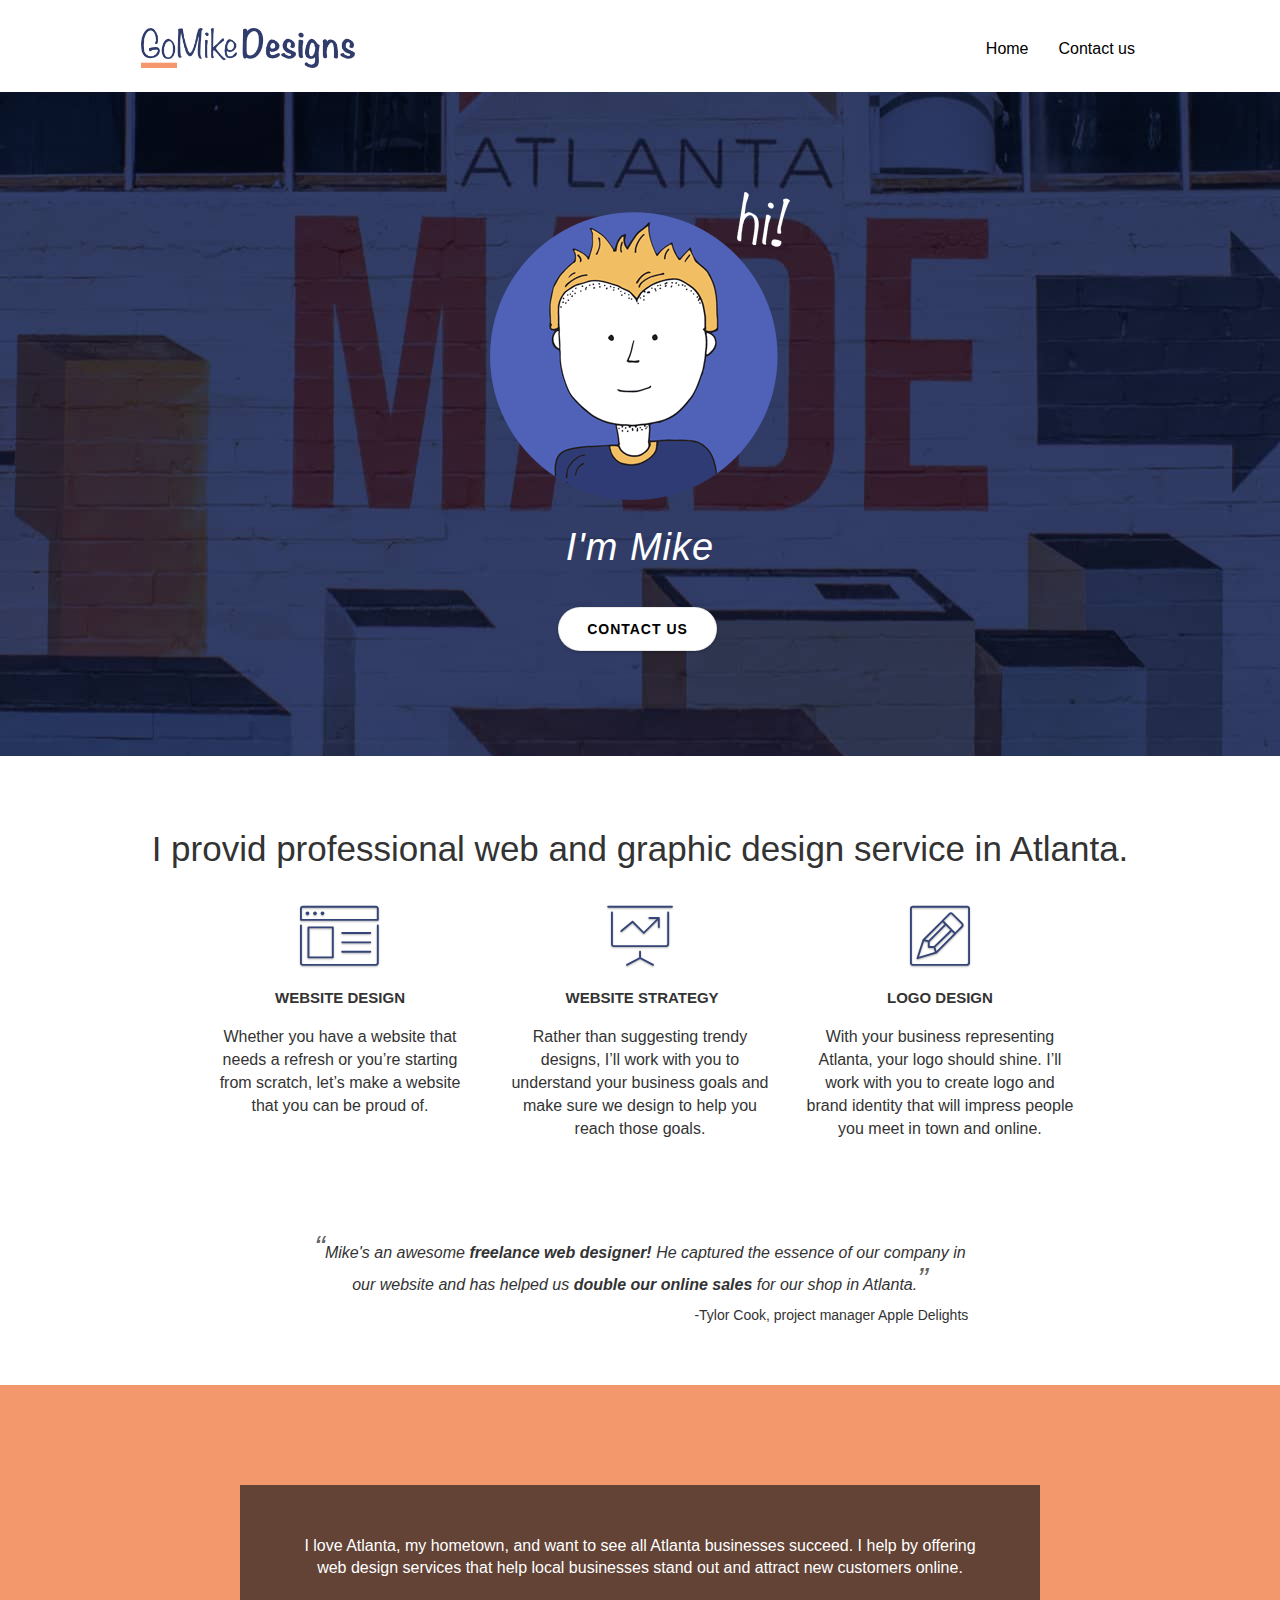
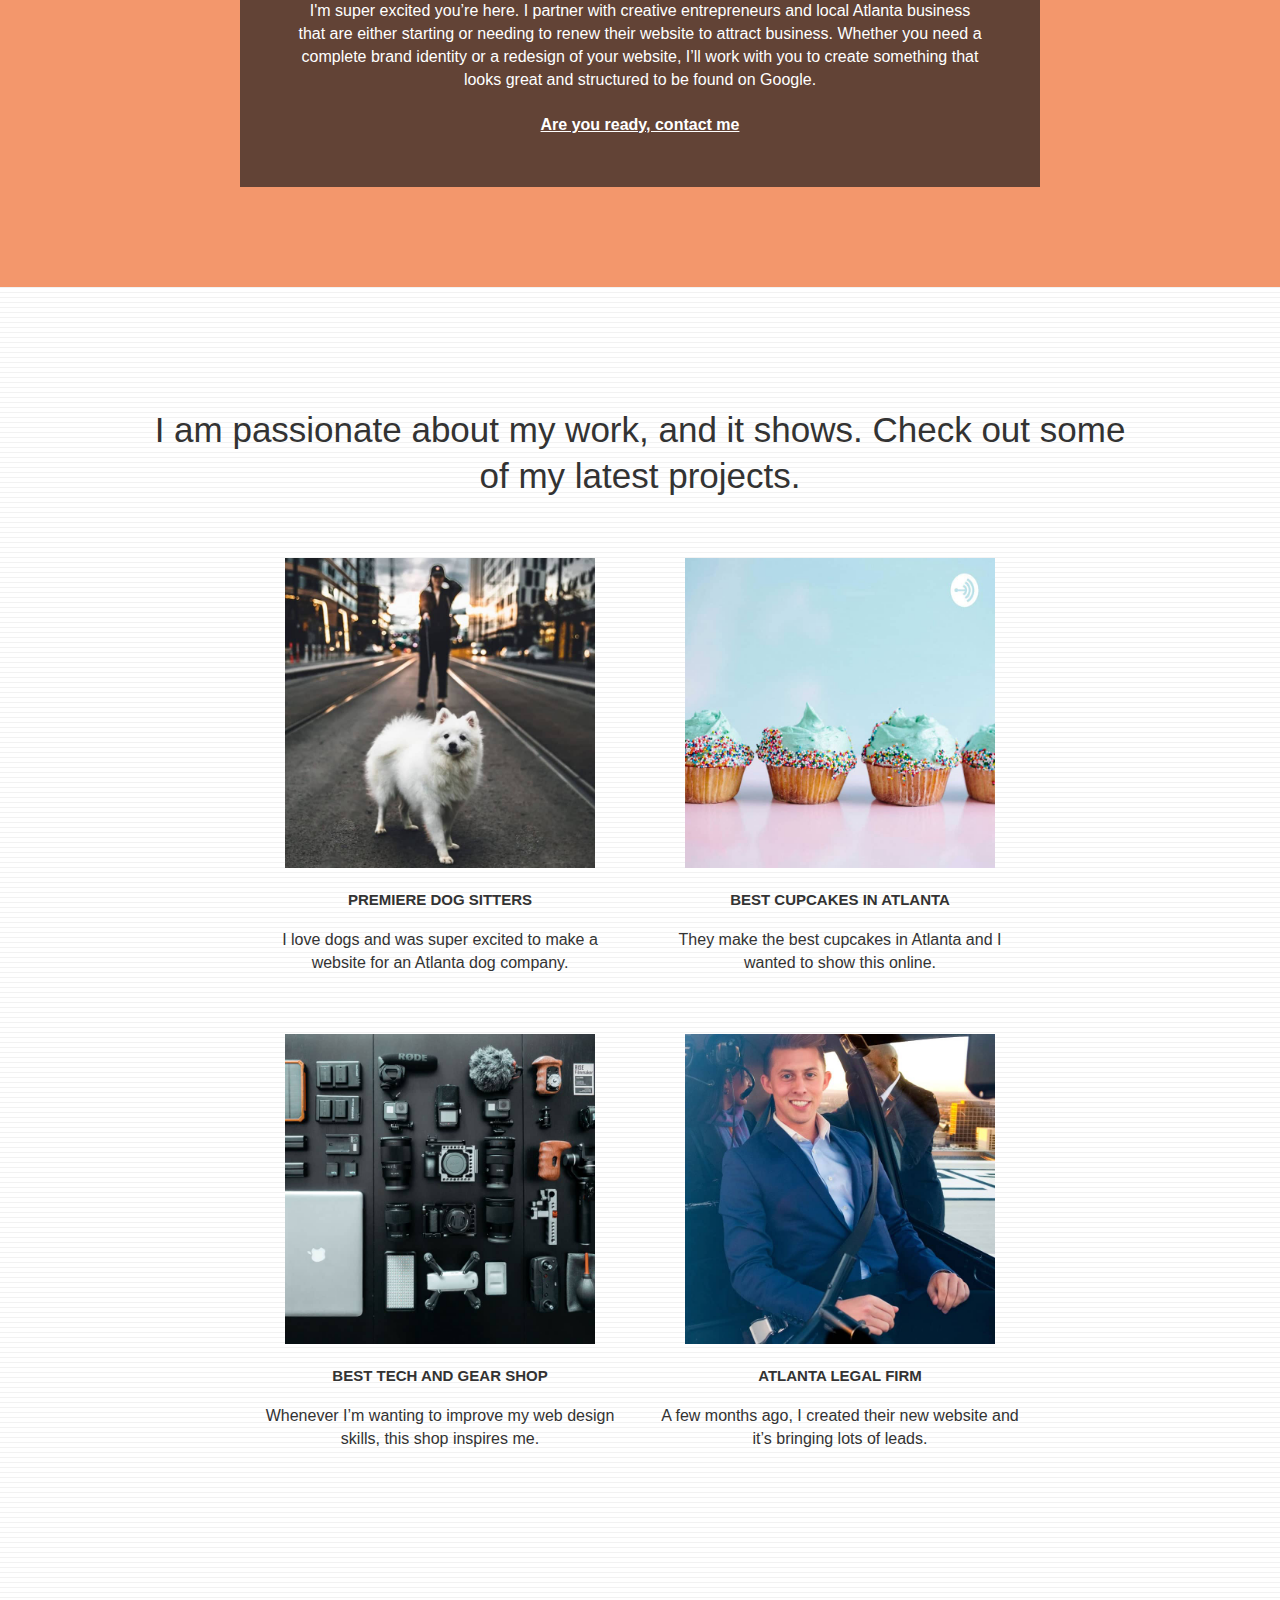
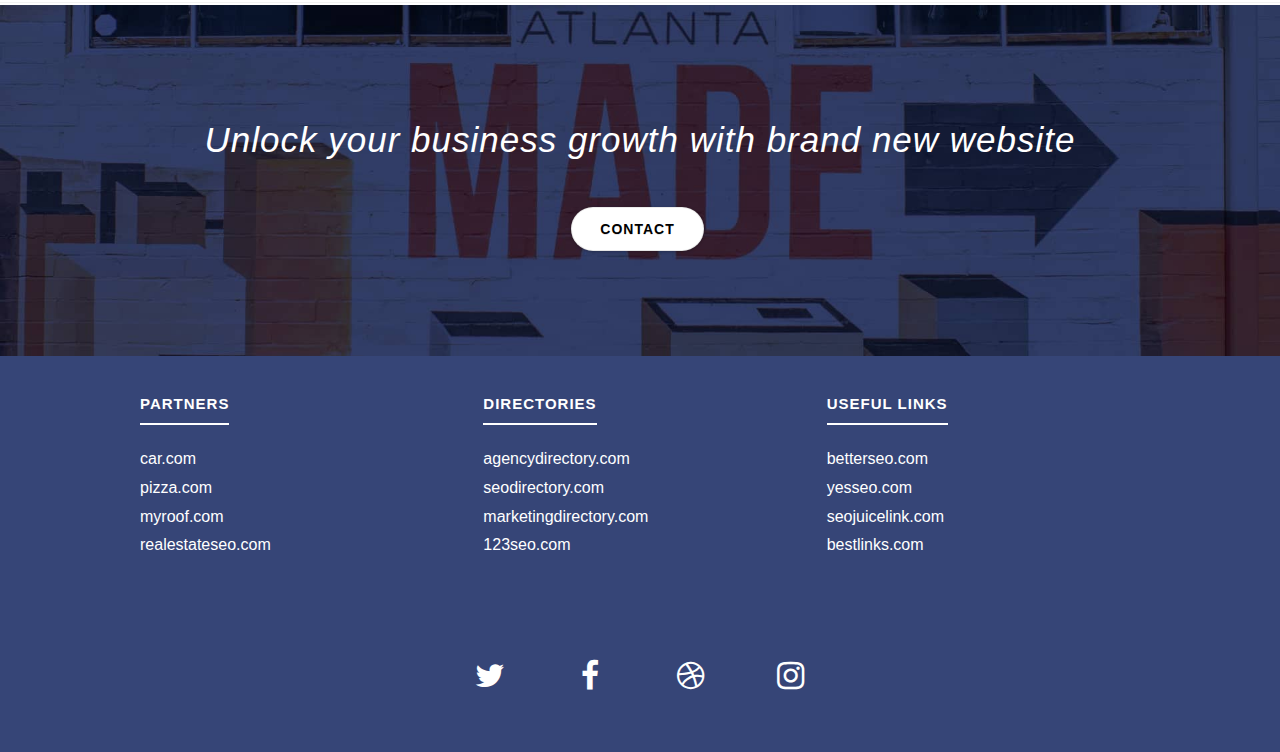
==== commit 81df8810: "Performence Task done" ====
--- a/index.html
+++ b/index.html
@@ -1,19 +1,20 @@
 <!DOCTYPE html>
-<html lang="Default">
+<html lang="en">
   <head>
     <meta charset="utf-8" />
     <meta
       name="keywords"
-      content="seo, google, website, internet, web design, design agency, design agency, design agency, design agency, design agency, design agency, logo design atlanta"
+      content="web design services, web design, design agency, web designer near me, web designer and developer,web designer atlanta, freelancer web designer"
     />
     <meta
       name="description"
-      content="I'm Mike and your should hire me to build your website"
+      content="The best and affordable web designer and developer in Atlanta, A team you can trust, with near perfect scores across the board from satisfied clients."
     />
     <meta
       name="viewport"
       content="width=device-width, initial-scale=1.0, viewport-fit=cover"
     />
+    <meta name="theme-color" content="#364577" />
     <link rel="shortcut icon" type="image/png" href="favicon.jpg" />
 
     <link rel="stylesheet" type="text/css" href="./css/bootstrap.css" />
@@ -21,424 +22,265 @@
     <link rel="stylesheet" type="text/css" href="./css/font-awesome.css" />
     <link rel="stylesheet" type="text/css" href="./css/et-line.css" />
 
-    <script src="./js/jquery-2.1.0.js"></script>
-    <script src="./js/bootstrap.js"></script>
-    <script src="./js/blocs.js"></script>
-    <script src="./js/jquery.touchSwipe.js"></script>
-    <script src="./js/gmaps.js"></script>
-
-    <title>.</title>
+    <script defer src="./js/jquery-2.1.0.js"></script>
+	<script defer src="./js/bootstrap.js"></script>
+	<script defer src="./js/blocs.js"></script>
+	<script defer src="./js/jquery.touchSwipe.js"></script>
+	<script defer src="./js/gmaps.js"></script>
+
+    <title>Best freelance web designer in Atlanta | GoMike Design</title>
 
     <!-- Analytics -->
 
     <!-- Analytics END -->
   </head>
   <body>
-    <!-- Main container -->
-    <div class="page-container">
-      <!-- bloc-0 -->
-      <div class="bloc bgc-white l-bloc" id="bloc-0">
-        <div class="container bloc-sm">
-          <nav class="navbar row">
-            <div class="navbar-header">
-              <div class="keywords" style="color: #cccccc; font-size: 1px">
-                web agency atlanta, web strategy, web design, logo, website,
-                web, internet, logo design
-              </div>
-              <a class="navbar-brand" href="index.html"
-                ><img
-                  src="img/atlanta%20web%20design%20logo.png"
-                  alt="logo, seo, google, website, internet, web design, design agency"
-                  height="40"
-              /></a>
-              <div class="keywords" style="color: #cccccc; font-size: 1px">
-                web agency atlanta, web strategy, web design, logo, website,
-                web, internet, logo design
-              </div>
-
-              <button
-                id="nav-toggle"
-                type="button"
-                class="ui-navbar-toggle navbar-toggle"
-                data-toggle="collapse"
-                data-target=".navbar-1"
-              >
-                <span class="sr-only">Toggle navigation</span
-                ><span class="icon-bar"></span><span class="icon-bar"></span
-                ><span class="icon-bar"></span>
-              </button>
-            </div>
-            <div class="collapse navbar-collapse navbar-1 special-dropdown-nav">
-              <ul class="site-navigation nav navbar-nav">
-                <li>
-                  <a href="index.html">Home</a>
-                </li>
-                <li></li>
-                <li>
-                  <a href="page2.html">page2</a>
-                </li>
-              </ul>
-            </div>
-          </nav>
-        </div>
-      </div>
-      <!-- bloc-0 END -->
-
-      <!-- bloc-1-hero -->
-      <div
-        class="bloc bgc-dark-slate-blue bg-atlanta-20made-20sign d-bloc bg-t-edge bloc-bg-texture texture-paper b-parallax"
-        id="bloc-1-hero"
-      >
-        <div class="container bloc-lg">
-          <div class="row tight-width-whitespace">
-            <div class="col-sm-12">
-              <img
-                src="img/atlanta%20web%20designer%20mike.png"
-                class="center-block image-resize-mode"
-                width="100"
-                alt="atlanta web designer mike,seo, google, website, internet, web design, design agency"
-              />
-              <h1 class="text-center hero-bloc-text tc-white">I'm Mike.</h1>
-              <div class="text-center">
-                <a
-                  href="page2.html"
-                  class="btn btn-lg btn-clean btn-rd cta-hero btn-atomic-tangerine"
-                  id="cta-hero"
-                  >Contact</a
-                >
-              </div>
-            </div>
-          </div>
-        </div>
-      </div>
-      <!-- bloc-1-hero END -->
-
-      <!-- bloc-2-services -->
-      <div class="bloc bgc-white l-bloc" id="bloc-2-services">
-        <div class="container bloc-md">
-          <div class="row">
-            <div class="col-sm-12 text-center">
-              <img
-                alt="web agency, web design, logo design, atlanta agency, mike"
-                src="img/title.png"
-              />
-            </div>
-          </div>
-          <div class="row voffset-lg med-width-whitespace">
-            <div class="col-sm-4">
-              <div class="text-center">
-                <span
-                  class="et-icon-browser sm-shadow icon-dark-slate-blue icons icon-lg"
-                ></span>
-              </div>
-              <h1 class="mg-md text-center service-header">Website Design</h1>
-              <p class="text-center">
-                Whether you have a website that needs a refresh or you&rsquo;re
-                starting from scratch, let&rsquo;s make a website that you can
-                be proud of.
-              </p>
-            </div>
-            <div class="col-sm-4">
-              <div class="text-center">
-                <span
-                  class="et-icon-presentation sm-shadow icon-dark-slate-blue icons icon-lg"
-                ></span>
-              </div>
-              <h1 class="mg-md text-center service-header">
-                &nbsp;Website Strategy
-              </h1>
-              <p class="text-center">
-                Rather than suggesting trendy designs, I&rsquo;ll work with you
-                to understand your business goals and make sure we design to
-                help you reach those goals.<br />
-              </p>
-            </div>
-            <div class="col-sm-4">
-              <div class="text-center">
-                <span
-                  class="et-icon-edit sm-shadow icon-dark-slate-blue icons icon-lg"
-                ></span>
-              </div>
-              <h1 class="mg-md text-center service-header">Logo Design</h1>
-              <p class="text-center">
-                With your business representing Atlanta, your logo should shine.
-                I&rsquo;ll work with you to create logo and brand identity that
-                will impress people you meet in town and online.
-              </p>
-            </div>
-          </div>
-          <div class="row voffset-lg voffset">
-            <div class="col-xs-12 col-md-8 col-md-offset-2 text-center">
-              <img
-                alt="web agency, web design, logo design "
-                src="img/quote.png"
-              />
-            </div>
-          </div>
-        </div>
-      </div>
-      <!-- bloc-2-services END -->
-
-      <!-- bloc-3-what-i-do -->
-      <div
-        class="bloc tc-white bgc-atomic-tangerine bloc-bg-texture texture-paper b-parallax bg-atlanta-20made-20sign-20orange d-bloc"
-        id="bloc-3-what-i-do"
-      >
-        <div class="container bloc-lg">
-          <div class="row tight-width-whitespace black-background">
-            <div class="col-sm-12">
-              <h2 class="mg-md text-center tc-white">
-                I love Atlanta, my hometown, and want to see all Atlanta
-                businesses succeed. I help by offering web design services that
-                help local businesses stand out and attract new customers
-                online.<br />
-              </h2>
-              <p class="text-center white">
-                I'm super excited you&rsquo;re here. I partner with creative
-                entrepreneurs and local Atlanta business that are either
-                starting or needing to renew their website to attract business.
-                Whether you need a complete brand identity or a redesign of your
-                website, I&rsquo;ll work with you to create something that looks
-                great and structured to be found on Google.<br /><br /><a
-                  class="ltc-white bold-link"
-                  href="page2.html"
-                  >Are you ready, contact me</a
-                ><br />
-              </p>
-            </div>
-          </div>
-        </div>
-      </div>
-      <!-- bloc-3-what-i-do END -->
-
-      <!-- bloc-4-portfolio -->
-      <div
-        class="bloc bgc-white bg-lines-h2-bg bg-repeat l-bloc"
-        id="bloc-4-portfolio"
-      >
-        <div class="container bloc-lg">
-          <div class="row">
-            <div class="col-sm-12 text-center">
-              <img
-                alt="web agency, web design, logo design "
-                src="img/title2.png"
-              />
-            </div>
-          </div>
-          <div class="row tight-width-whitespace portfolio-row">
-            <div class="col-sm-6">
-              <a
-                href="#"
-                data-lightbox="img/11.jpg"
-                data-gallery-id="gallery-1"
-                data-caption="Website for Atlanta's Premiere dog salon"
-                data-frame="snapshot-lb"
-                ><img
-                  src="img/11.jpg"
-                  class="img-responsive portfolio-thumb"
-                  alt="seo, google, website, internet, web design, design agency website for dog salon"
-              /></a>
-              <h3 class="mg-md text-center">
-                Website for Atlanta&rsquo;s premiere Dog Sitters
-              </h3>
-              <p class="text-center">
-                I love dogs and was super excited to make a website for an
-                Atlanta dog company.
-              </p>
-            </div>
-            <div class="col-sm-6">
-              <a
-                href="#"
-                data-lightbox="img/2.jpg"
-                data-gallery-id="gallery-1"
-                data-caption="web redesign for the best cupcakes in Atlanta"
-                data-frame="snapshot-lb"
-                ><img
-                  src="img/2.jpg"
-                  class="img-responsive portfolio-thumb"
-                  alt="seo, google, website, internet, web design, design agency website for best cupcakes in atlanta"
-              /></a>
-              <h3 class="mg-md text-center">
-                Web redesign for the best Atlanta&nbsp;cupcakes
-              </h3>
-              <p class="text-center">
-                They make the best cupcakes in Atlanta and I wanted to show this
-                online.
-              </p>
-            </div>
-          </div>
-          <div class="row tight-width-whitespace portfolio-row">
-            <div class="col-sm-6">
-              <a
-                href="#"
-                data-lightbox="img/3.bmp"
-                data-gallery-id="gallery-1"
-                data-caption="New logo and website for Atlanta's best tech gear shop"
-                data-frame="snapshot-lb"
-                ><img
-                  src="img/3.bmp"
-                  class="img-responsive portfolio-thumb"
-                  alt="3.jpg"
-              /></a>
-              <h3 class="mg-md text-center">
-                New logo and website for Atl + Gear - Atlanta&rsquo;s best tech
-                gear shop
-              </h3>
-              <p class="text-center">
-                Whenever I&rsquo;m wanting to improve my web design skills, this
-                shop inspires me.
-              </p>
-            </div>
-            <div class="col-sm-6">
-              <a
-                href="#"
-                data-lightbox="img/4.bmp"
-                data-gallery-id="gallery-1"
-                data-caption="Atlanta's legal website generates 30% more clients after web redesign"
-                data-frame="snapshot-lb"
-                ><img
-                  src="img/4.bmp"
-                  class="img-responsive portfolio-thumb"
-                  alt="seo, google, website, internet, web design, Atlanta's legal website generates 30% more clients after web redesign"
-              /></a>
-              <h3 class="mg-md text-center">
-                Atlanta&rsquo;s legal new website - Generating 30% more law
-                clients with a refresh&nbsp;
-              </h3>
-              <p class="text-center">
-                A few months ago, I created their new website and it&rsquo;s
-                bringing lots of leads.
-              </p>
-            </div>
-          </div>
-        </div>
-      </div>
-      <!-- bloc-4-portfolio END -->
-
-      <!-- bloc-5-cta -->
-      <div
-        class="bloc bgc-dark-slate-blue bg-atlanta-20made-20sign d-bloc bloc-bg-texture texture-paper"
-        id="bloc-5-cta"
-      >
-        <div class="container bloc-lg">
-          <div class="row">
-            <h2 class="mg-md text-center tc-white">
-              Ready for a great website? <br />Let&rsquo;s design!
-            </h2>
-            <div class="col-sm-12 text-center">
-              <a
-                href="page2.html"
-                class="btn btn-atomic-tangerine btn-clean btn-rd btn-lg cta-hero"
-                >Contact</a
-              >
-            </div>
-          </div>
-        </div>
-      </div>
-      <!-- bloc-5-cta END -->
-
-      <!-- Footer - bloc-8 -->
-      <div class="bloc bgc-dark-slate-blue d-bloc" id="bloc-8">
-        <div class="container bloc-sm">
-          <div class="row">
-            <div class="col-sm-12">
-              <p class="text-center white">
-                GoMike Designs - Web designer living and loving Atlanta.<br />
-              </p>
-              <div class="row row-no-gutters social">
-                <div class="col-sm-3">
-                  <div class="text-center">
-                    <a class="social" href="index.html"
-                      ><span class="fa fa-twitter icon-md"></span
-                    ></a>
-                  </div>
-                </div>
-                <div class="col-sm-3">
-                  <div class="text-center">
-                    <a class="social" href="index.html"
-                      ><span class="fa fa-facebook icon-md"></span
-                    ></a>
-                  </div>
-                </div>
-                <div class="col-sm-3">
-                  <div class="text-center">
-                    <a class="social" href="index.html"
-                      ><span class="fa fa-dribbble icon-md"></span
-                    ></a>
-                  </div>
-                </div>
-                <div class="col-sm-3">
-                  <div class="text-center">
-                    <a class="social" href="index.html"
-                      ><span class="fa fa-instagram icon-md"></span
-                    ></a>
-                  </div>
-                </div>
-
-                <div class="keywords" style="color: #364577">
-                  web agency atlanta, web strategy, web design, logo, website,
-                  web, internet, logo design
-                </div>
-              </div>
-              <div class="row">
-                <div class="col-sm-4">
-                  Partners
-                  <ul>
-                    <li><a href="car.com">car.com</a></li>
-                    <li><a href="pizza.com">pizza.com</a></li>
-                    <li><a href="myroof.com">myroof.com</a></li>
-                    <li><a href="realestateseo.com">realestateseo.com</a></li>
-                  </ul>
-                </div>
-                <div class="col-sm-4">
-                  Directories 1
-                  <ul>
-                    <li>
-                      <a href="agencydirectory.com">agencydirectory.com</a>
-                    </li>
-                    <li><a href="seodirectory.com">seodirectory.com</a></li>
-                    <li>
-                      <a href="marketingdirectory.com"
-                        >marketingdirectory.com</a
-                      >
-                    </li>
-                    <li><a href="123seo.com">123seo.com</a></li>
-                    <li><a href="123site.com">123site.com</a></li>
-                    <li>
-                      <a href="wordpressdirectory.com"
-                        >wordpressdirectory.com</a
-                      >
-                    </li>
-                    <li><a href="agencylistatl.com">agencylistatl.com</a></li>
-                    <li><a href="bestagencyatl.com">bestagencyatl.com</a></li>
-                    <li><a href="seolist.com">seolist.com</a></li>
-                  </ul>
-                </div>
-                <div class="col-sm-4">
-                  Directories 2
-                  <ul>
-                    <li><a href="betterseo.com">betterseo.com</a></li>
-                    <li><a href="yesseo.com">yesseo.com</a></li>
-                    <li><a href="seojuicelink.com">seojuicelink.com</a></li>
-                    <li><a href="bestlinks.com">bestlinks.com</a></li>
-                    <li><a href="linkalot.com">linkalot.com</a></li>
-                    <li><a href="backlink.com">backlink.com</a></li>
-                    <li>
-                      <a href="linkjuicedirectory.com"
-                        >linkjuicedirectory.com</a
-                      >
-                    </li>
-                    <li><a href="rankongoogle.com">rankongoogle.com</a></li>
-                    <li><a href="trustedseo.com">trustedseo.com</a></li>
-                  </ul>
-                </div>
-              </div>
-            </div>
-          </div>
-        </div>
-      </div>
-      <!-- Footer - bloc-8 END -->
-    </div>
-    <!-- Main container END -->
+    <body>
+		<!-- Main container -->
+		<main class="page-container">
+			
+			<!-- bloc-0 -->
+			<header class="bloc bgc-white l-bloc " id="bloc-0">
+				<div class="container bloc-sm">
+					<nav class="navbar row" aria-label="Primary Navigation">
+						<div class="navbar-header">
+							<a class="navbar-brand" href="index.html">
+								<img src="img/logo.png" alt="Website logo" class="logo"/>
+							</a>
+							<button id="nav-toggle" type="button" class="ui-navbar-toggle navbar-toggle" data-toggle="collapse" data-target=".navbar-1">
+								<span class="sr-only">Toggle navigation</span><span class="icon-bar"></span><span class="icon-bar"></span><span class="icon-bar"></span>
+							</button>
+						</div>
+						<div class="collapse navbar-collapse navbar-1 special-dropdown-nav">
+							<ul class="site-navigation nav navbar-nav">
+								<li>
+									<a href="index.html">Home</a>
+								</li>
+								<li>
+									<a href="contact-us.html">Contact us</a>
+								</li>
+							</ul>
+						</div>
+					</nav>
+				</div>
+			</header>
+			<!-- bloc-0 END -->
+	
+			<!-- bloc-1-hero -->
+			<div class="bloc bgc-dark-slate-blue bg-atlanta-20made-20sign d-bloc bg-t-edge bloc-bg-texture texture-paper b-parallax" id="bloc-1-hero">
+				<div class="container bloc-lg">
+					<div class="row tight-width-whitespace">
+						<div class="col-sm-12">
+							<img src="img/Mike-profile-image.png" class="center-block image-resize-mode" width="300" height="308" alt="Mike profile photo, the web designer in Atlanta" />
+							<h1 class="text-center hero-bloc-text tc-white ">I'm Mike</h1>
+							<div class="text-center">
+								<a href="contact-us.html" class="btn btn-lg btn-clean btn-rd cta-hero btn-atomic-tangerine" id="cta-hero">Contact us</a>
+							</div>
+						</div>
+					</div>
+				</div>
+			</div>
+			<!-- bloc-1-hero END -->
+	
+			<!-- bloc-2-services -->
+			<div class="bloc bgc-white l-bloc" id="bloc-2-services">
+				<div class="container bloc-md">
+					<div class="row">
+						<div class="col-sm-12 text-center">
+							<h2>I provid professional web and graphic design service in Atlanta.</h2>
+						</div>
+					</div>
+					<div class="row voffset-lg med-width-whitespace">
+						<div class="col-sm-4">
+							<div class="text-center">
+								<span class="et-icon-browser sm-shadow icon-dark-slate-blue icons icon-lg"></span>
+							</div>
+							<h3 class="mg-md text-center service-header">
+								Website Design
+							</h3>
+							<p class="text-center ">
+								Whether you have a website that needs a refresh or you&rsquo;re starting from scratch, let&rsquo;s make a website that you can be proud of.
+							</p>
+						</div>
+						<div class="col-sm-4">
+							<div class="text-center">
+								<span class="et-icon-presentation sm-shadow icon-dark-slate-blue icons icon-lg"></span>
+							</div>
+							<h3 class="mg-md text-center service-header">
+								&nbsp;Website Strategy
+							</h3>
+							<p class="text-center ">
+								Rather than suggesting trendy designs, I&rsquo;ll work with you to understand your business goals and make sure we design to help you reach those goals.<br>
+							</p>
+						</div>
+						<div class="col-sm-4">
+							<div class="text-center">
+								<span class="et-icon-edit sm-shadow icon-dark-slate-blue icons icon-lg"></span>
+							</div>
+							<h3 class="mg-md text-center service-header">
+								Logo Design
+							</h3>
+							<p class="text-center ">
+								With your business representing Atlanta, your logo should shine. I&rsquo;ll work with you to create logo and brand identity that will impress people you meet in town and online.
+							</p>
+						</div>
+					</div>
+					<div class="row voffset-lg voffset">
+						<div class="col-xs-12 col-md-8 col-md-offset-2 text-center">
+							<p class="quote">Mike's an awesome <span class="strong">freelance web designer!</span> He captured the essence of our company in our website and has helped us <span class="strong">double our online sales</span> for our shop in Atlanta.</p>
+							<p class="quote-author">-Tylor Cook, project manager Apple Delights</p>
+						</div>
+					</div>
+				</div>
+			</div>
+			<!-- bloc-2-services END -->
+	
+			<!-- bloc-3-what-i-do -->
+			<div class="bloc tc-white bgc-atomic-tangerine bloc-bg-texture texture-paper b-parallax bg-atlanta-20made-20sign-20orange d-bloc" id="bloc-3-what-i-do">
+				<div class="container bloc-lg">
+					<div class="row tight-width-whitespace black-background">
+						<div class="col-sm-12">
+							<p class="mg-md text-center tc-white">
+								I love Atlanta, my hometown, and want to see all Atlanta businesses succeed. I help by offering web design services that help local businesses stand out and attract new customers online.
+							</p>
+							<p class="text-center white">
+								I'm super excited you&rsquo;re here. I partner with creative entrepreneurs and local Atlanta business that are either starting or needing to renew their website to attract business. Whether you need a complete brand identity or a redesign of your website, I&rsquo;ll work with you to create something that looks great and structured to be found on Google.<br><br><a class="ltc-white bold-link" href="contact-us.html">Are you ready, contact me</a><br>
+							</p>
+						</div>
+					</div>
+				</div>
+			</div>
+			<!-- bloc-3-what-i-do END -->
+	
+			<!-- bloc-4-portfolio -->
+			<div class="bloc bgc-white bg-lines-h2-bg bg-repeat l-bloc" id="bloc-4-portfolio">
+				<div class="container bloc-lg">
+					<div class="row">
+						<div class="col-sm-12 text-center">
+							<h2>I am passionate about my work, and it shows. Check out some of my latest projects.</h2>
+						</div>
+					</div>
+					<div class="row tight-width-whitespace portfolio-row">
+						<div class="col-sm-6">
+							<a href="#" data-lightbox="img/Premier-dog-sitter.jpg" data-gallery-id="gallery-1" data-caption="Premier dog sitter in Atlanta" data-frame="snapshot-lb"><img src="img/Premier-dog-sitter.jpg" class="img-responsive portfolio-thumb" alt="Premier dog sitter in Atlanta" height="400" width="400"/></a>
+							<h3 class="mg-md text-center">
+								Premiere Dog Sitters
+							</h3>
+							<p class="text-center">
+								I love dogs and was super excited to make a website for an Atlanta dog company.
+							</p>
+						</div>
+						<div class="col-sm-6">
+							<a href="#" data-lightbox="img/cupcakes-in-atlanta.jpg" data-gallery-id="gallery-1" data-caption="Best cupcakes in atlanta" data-frame="snapshot-lb"><img src="img/cupcakes-in-atlanta.jpg" class="img-responsive portfolio-thumb" alt="Best cupcakes in atlanta" height="400" width="400"/></a>
+							<h3 class="mg-md text-center">
+								Best cupcakes in atlanta
+							</h3>
+							<p class="text-center">
+								They make the best cupcakes in Atlanta and I wanted to show this online.
+							</p>
+						</div>
+					</div>
+					<div class="row tight-width-whitespace portfolio-row">
+						<div class="col-sm-6">
+							<a href="#" data-lightbox="img/tech-and-gear-shop.jpg" data-gallery-id="gallery-1" data-caption="Best tech and gear shop in Atlanta" data-frame="snapshot-lb"><img src="img/tech-and-gear-shop.jpg" class="img-responsive portfolio-thumb" alt="Best tech and gear shop in Atlanta" height="400" width="400"/></a>
+							<h3 class="mg-md text-center">
+								Best tech and gear shop
+							</h3>
+							<p class="text-center">
+								Whenever I&rsquo;m wanting to improve my web design skills, this shop inspires me.
+							</p>
+						</div>
+						<div class="col-sm-6">
+							<a href="#" data-lightbox="img/atlanta-legal-firm.jpg" data-gallery-id="gallery-1" data-caption="Atlanta's legal website generates 30% more clients after web redesign" data-frame="snapshot-lb"><img src="img/atlanta-legal-firm.jpg" class="img-responsive portfolio-thumb" alt="Atlanta legal firm" height="400" width="400"/></a>
+							<h3 class="mg-md text-center">
+								Atlanta legal firm
+							</h3>
+							<p class="text-center">
+								A few months ago, I created their new website and it&rsquo;s bringing lots of leads.
+							</p>
+						</div>
+					</div>
+				</div>
+			</div>
+			<!-- bloc-4-portfolio END -->
+	
+			<!-- bloc-5-cta -->
+			<div class="bloc bgc-dark-slate-blue bg-atlanta-20made-20sign d-bloc bloc-bg-texture texture-paper" id="bloc-5-cta">
+				<div class="container bloc-lg">
+					<div class="row">
+						<h2 class="mg-md text-center tc-white">
+							Unlock your business growth with brand new website
+						</h2>
+						<div class="col-sm-12 text-center">
+							<a href="contact-us.html" class="btn btn-atomic-tangerine btn-clean btn-rd btn-lg cta-hero">Contact</a>
+						</div>
+					</div>
+				</div>
+			</div>
+			<!-- bloc-5-cta END -->
+	
+			<!-- Footer - bloc-8 -->
+			<footer class="bloc bgc-dark-slate-blue d-bloc" id="bloc-8">
+				<div class="container bloc-sm">
+					<div class="row">
+						<div class="col-sm-12">
+							<div class="row footer-content">
+								<div class="col-sm-4">
+									<h3 class="footer-title">Partners</h3>
+										<ul>
+											<li><a href="https://car.com">car.com</a></li>
+											<li><a href="https://pizza.com">pizza.com</a></li>
+											<li><a href="https://myroof.com">myroof.com</a></li>
+											<li><a href="https://realestateseo.com">realestateseo.com</a></li>
+										</ul>		
+								</div>
+								<div class="col-sm-4">
+									<h3 class="footer-title">Directories</h3>
+									<ul>
+										<li><a href="https://agencydirectory.com">agencydirectory.com</a></li>
+										<li><a href="https://seodirectory.com">seodirectory.com</a></li>
+										<li><a href="https://marketingdirectory.com">marketingdirectory.com</a></li>
+										<li><a href="https://123seo.com">123seo.com</a></li>
+									</ul>
+								</div>
+								<div class="col-sm-4">
+									<h3 class="footer-title">Useful Links</h3>
+									<ul>
+										<li><a href="https://betterseo.com">betterseo.com</a></li>
+										<li><a href="https://yesseo.com">yesseo.com</a></li>
+										<li><a href="https://seojuicelink.com">seojuicelink.com</a></li>
+										<li><a href="https://bestlinks.com">bestlinks.com</a></li>
+									</ul>
+								</div>
+							</div>
+							<div class="row row-no-gutters social">
+								<div class="col-sm-3">
+									<div class="text-center">
+										<a class="social" href="https://twitter.com" aria-label="Twitter" target="_blank"><span class="fa fa-twitter icon-md"></span></a>
+									</div>
+								</div>
+								<div class="col-sm-3">
+									<div class="text-center">
+										<a class="social" href="https://facebook.com" aria-label="Facebook" target="_blank"><span class="fa fa-facebook icon-md"></span></a>
+									</div>
+								</div>
+								<div class="col-sm-3">
+									<div class="text-center">
+										<a class="social" href="https://dribble.com" aria-label="Dribble" target="_blank"><span class="fa fa-dribbble icon-md"></span></a>
+									</div>
+								</div>
+								<div class="col-sm-3">
+									<div class="text-center">
+										<a class="social" href="https://instagram.com" aria-label="Instagram" target="_blank"><span class="fa fa-instagram icon-md"></span></a>
+									</div>
+								</div>
+							</div>
+						</div>
+					</div>
+				</div>
+			</footer>
+			<!-- Footer - bloc-8 END -->
+		</main>
+		<!-- Main container END -->
   </body>
 </html>
--- a/style.css
+++ b/style.css
@@ -1,59 +1,59 @@
 body {
-    margin: 0;
-    padding: 0;
-    background: #FFF;
-    overflow-x: hidden;
-    -webkit-font-smoothing: antialiased;
-    -moz-osx-font-smoothing: grayscale;
+  margin: 0;
+  padding: 0;
+  background: #fff;
+  overflow-x: hidden;
+}
+
+.logo {
+  height: 40px;
+  width: auto;
 }
 
 a,
 button {
-    transition: all .3s ease-in-out;
-    outline: none!important;
+  transition: all 0.3s ease-in-out;
+  outline: none;
 }
 
 a:hover {
-    text-decoration: none;
-    cursor: pointer;
+  text-decoration: none;
+  cursor: pointer;
 }
 
 #page-loading-blocs-notifaction {
-    position: fixed;
-    top: 0;
-    bottom: 0;
-    width: 100%;
-    z-index: 100000;
-    background: #FFFFFF url("img/pageload-spinner.gif") no-repeat center center;
+  position: fixed;
+  top: 0;
+  bottom: 0;
+  width: 100%;
+  z-index: 100000;
+  background: #ffffff url("img/pageload-spinner.gif") no-repeat center center;
 }
 
 .bloc {
-    width: 100%;
-    clear: both;
-    background: 50% 50% no-repeat;
-    padding: 0 50px;
-    -webkit-background-size: cover;
-    -moz-background-size: cover;
-    -o-background-size: cover;
-    background-size: cover;
-    position: relative;
+  width: 100%;
+  clear: both;
+  background: 50% 50% no-repeat;
+  padding: 0 50px;
+  background-size: cover;
+  position: relative;
 }
 
 .bloc .container {
-    padding-left: 0;
-    padding-right: 0;
+  padding-left: 0;
+  padding-right: 0;
 }
 
 .bloc-lg {
-    padding: 100px 50px;
+  padding: 100px 50px;
 }
 
 .bloc-md {
-    padding: 50px;
+  padding: 50px;
 }
 
 .bloc-sm {
-    padding: 20px 50px;
+  padding: 20px 50px;
 }
 
 .bg-center,
@@ -66,45 +66,42 @@
 .bg-tr-edge,
 .bg-br-edge,
 .bg-repeat {
-    -webkit-background-size: auto!important;
-    -moz-background-size: auto!important;
-    -o-background-size: auto!important;
-    background-size: auto!important;
+  background-size: auto;
 }
 
 .bg-repeat {
-    background: repeat;
+  background: repeat;
 }
 
 .bg-t-edge {
-    background: top no-repeat;
+  background: top no-repeat;
 }
 
 .bloc-bg-texture::before {
-    content: "";
-    background-size: 2px 2px;
-    position: absolute;
-    top: 0;
-    bottom: 0;
-    left: 0;
-    right: 0;
-}
-
-.texture-paper::before {
+  content: "";
+  background-size: 2px 2px;
+  position: absolute;
+  top: 0;
+  bottom: 0;
+  left: 0;
+  right: 0;
+}
+
+/* .texture-paper::before {
     background: url("img/texture-paper.png");
     background-size: 280px 280px;
-}
+} */
 
 .b-parallax {
-    background-attachment: fixed;
+  background-attachment: fixed;
 }
 
 .d-bloc {
-    color: rgba(255, 255, 255, .7);
+  color: rgba(255, 255, 255, 0.7);
 }
 
 .d-bloc button:hover {
-    color: rgba(255, 255, 255, .9);
+  color: rgba(255, 255, 255, 0.9);
 }
 
 .d-bloc .icon-round,
@@ -112,11 +109,11 @@
 .d-bloc .icon-rounded,
 .d-bloc .icon-semi-rounded-a,
 .d-bloc .icon-semi-rounded-b {
-    border-color: rgba(255, 255, 255, .9);
+  border-color: rgba(255, 255, 255, 0.9);
 }
 
 .d-bloc .divider-h span {
-    border-color: rgba(255, 255, 255, .2);
+  border-color: rgba(255, 255, 255, 0.2);
 }
 
 .d-bloc .a-btn,
@@ -133,7 +130,7 @@
 .d-bloc h5 a,
 .d-bloc h6 a,
 .d-bloc p a {
-    color: rgba(255, 255, 255, .6);
+  color: rgba(255, 255, 255, 1);
 }
 
 .d-bloc .a-btn:hover,
@@ -150,57 +147,57 @@
 .d-bloc h5 a:hover,
 .d-bloc h6 a:hover,
 .d-bloc p a:hover {
-    color: rgba(255, 255, 255, 1);
+  color: rgba(255, 255, 255, 0.6);
 }
 
 .d-bloc .navbar-toggle .icon-bar {
-    background: rgba(255, 255, 255, 1);
+  background: rgba(255, 255, 255, 1);
 }
 
 .d-bloc .btn-wire,
 .d-bloc .btn-wire:hover {
-    color: rgba(255, 255, 255, 1);
-    border-color: rgba(255, 255, 255, 1);
+  color: rgba(255, 255, 255, 1);
+  border-color: rgba(255, 255, 255, 1);
 }
 
 .d-bloc .panel {
-    color: rgba(0, 0, 0, .5);
+  color: rgba(0, 0, 0, 0.5);
 }
 
 .d-bloc .panel button:hover {
-    color: rgba(0, 0, 0, .7);
+  color: rgba(0, 0, 0, 0.7);
 }
 
 .d-bloc .panel icon {
-    border-color: rgba(0, 0, 0, .7);
+  border-color: rgba(0, 0, 0, 0.7);
 }
 
 .d-bloc .panel .divider-h span {
-    border-color: rgba(0, 0, 0, .1);
+  border-color: rgba(0, 0, 0, 0.1);
 }
 
 .d-bloc .panel .a-btn {
-    color: rgba(0, 0, 0, .6);
+  color: rgba(0, 0, 0, 0.6);
 }
 
 .d-bloc .panel .a-btn:hover {
-    color: rgba(0, 0, 0, 1);
+  color: rgba(0, 0, 0, 1);
 }
 
 .d-bloc .panel .btn-wire,
 .d-bloc .panel .btn-wire:hover {
-    color: rgba(0, 0, 0, .7);
-    border-color: rgba(0, 0, 0, .3);
+  color: rgba(0, 0, 0, 0.7);
+  border-color: rgba(0, 0, 0, 0.3);
 }
 
 .d-bloc .panel,
 .l-bloc {
-    color: rgba(0, 0, 0, .5);
+  color: rgba(0, 0, 0, 0.5);
 }
 
 .d-bloc .panel button:hover,
 .l-bloc button:hover {
-    color: rgba(0, 0, 0, .7);
+  color: rgba(0, 0, 0, 0.7);
 }
 
 .l-bloc .icon-round,
@@ -208,12 +205,12 @@
 .l-bloc .icon-rounded,
 .l-bloc .icon-semi-rounded-a,
 .l-bloc .icon-semi-rounded-b {
-    border-color: rgba(0, 0, 0, .7);
+  border-color: rgba(0, 0, 0, 0.7);
 }
 
 .d-bloc .panel .divider-h span,
 .l-bloc .divider-h span {
-    border-color: rgba(0, 0, 0, .1);
+  border-color: rgba(0, 0, 0, 0.1);
 }
 
 .d-bloc .panel .a-btn,
@@ -231,7 +228,7 @@
 .l-bloc h5 a,
 .l-bloc h6 a,
 .l-bloc p a {
-    color: rgba(0, 0, 0, .6);
+  color: rgba(0, 0, 0, 1);
 }
 
 .d-bloc .panel .a-btn:hover,
@@ -249,394 +246,435 @@
 .l-bloc h5 a:hover,
 .l-bloc h6 a:hover,
 .l-bloc p a:hover {
-    color: rgba(0, 0, 0, 1);
+  color: rgba(0, 0, 0, 0.6);
 }
 
 .l-bloc .navbar-toggle .icon-bar {
-    color: rgba(0, 0, 0, .6);
+  color: rgba(0, 0, 0, 0.6);
 }
 
 .d-bloc .panel .btn-wire,
 .d-bloc .panel .btn-wire:hover,
 .l-bloc .btn-wire,
 .l-bloc .btn-wire:hover {
-    color: rgba(0, 0, 0, .7);
-    border-color: rgba(0, 0, 0, .3);
+  color: rgba(0, 0, 0, 0.7);
+  border-color: rgba(0, 0, 0, 0.3);
 }
 
 .voffset {
-    margin-top: 30px;
+  margin-top: 30px;
 }
 
 .voffset-lg {
-    margin-top: 80px;
+  margin-top: 80px;
 }
 
 .row-no-gutters {
-    margin-right: 0;
-    margin-left: 0;
+  margin-right: 0;
+  margin-left: 0;
 }
 
 .row.row-no-gutters > [class^="col-"],
 .row.row-no-gutters > [class*=" col-"] {
-    padding-right: 0;
-    padding-left: 0;
+  padding-right: 0;
+  padding-left: 0;
 }
 
 #bloc-2-services p {
-    font-size: 11px;
+  font-size: 16px;
 }
 
 .navbar {
-    margin-bottom: 0;
-    z-index: 1;
+  margin-bottom: 0;
+  z-index: 1;
 }
 
 .navbar-brand {
-    height: auto;
-    padding: 3px 15px;
-    font-size: 25px;
-    font-weight: normal;
-    font-weight: 600;
-    line-height: 44px;
+  height: auto;
+  padding: 3px 15px;
+  font-size: 25px;
+  font-weight: normal;
+  font-weight: 600;
+  line-height: 44px;
 }
 
 .navbar-brand img {
-    max-height: 200px;
-    margin: 0 5px 0 0;
-    display: inline;
-}
-
-.navbar-brand img[src$=svg] {
-    min-width: 100px;
+  max-height: 200px;
+  margin: 0 5px 0 0;
+  display: inline;
+}
+
+.navbar-brand img[src$="svg"] {
+  min-width: 100px;
 }
 
 .nav-center .navbar-brand img {
-    margin: 0;
+  margin: 0;
 }
 
 .navbar .nav {
-    padding-top: 2px;
-    margin-right: -16px;
-    float: right;
-    z-index: 1;
+  padding-top: 2px;
+  margin-right: -16px;
+  float: right;
+  z-index: 1;
 }
 
 .nav > li {
-    float: left;
-    margin-top: 4px;
-    font-size: 16px;
+  float: left;
+  margin-top: 4px;
+  font-size: 16px;
 }
 
 .navbar-nav .open .dropdown-menu > li > a {
-    text-align: inherit;
+  text-align: inherit;
 }
 
 .nav > li a:hover,
 .nav > li a:focus {
-    background: transparent;
+  background: transparent;
 }
 
 .navbar-toggle {
-    margin: 10px 10px 0 0;
-    border: 0px;
+  margin: 10px 10px 0 0;
+  border: 0px;
 }
 
 .navbar-toggle:hover {
-    background: transparent!important;
+  background: transparent;
 }
 
 .navbar-toggle .icon-bar {
-    background-color: rgba(0, 0, 0, .5);
-    width: 26px;
+  background-color: rgba(0, 0, 0, 0.5);
+  width: 26px;
 }
 
 .nav-invert .navbar .nav {
-    float: left;
+  float: left;
 }
 
 .nav-invert .navbar-header,
 .nav-invert .navbar-brand {
-    float: right;
+  float: right;
+  position: relative;
+  z-index: 2;
+}
+
+.footer-content {
+  display: flex;
+  justify-content: space-between;
+}
+
+.col-sm-4 .footer-title {
+  display: inline-block;
+  color: #fff;
+  padding-bottom: 10px;
+  margin-bottom: 20px;
+  border-bottom: 2px solid #fff;
+  letter-spacing: 1px;
+}
+
+.col-sm-4 ul {
+  margin: 0;
+  padding: 0;
+}
+
+.col-sm-4 ul li {
+  list-style: none;
+  padding: 3px 0;
+}
+
+.col-sm-4 ul li a {
+  text-decoration: none;
+  color: #fff;
+  font-size: 16px;
+}
+
+@media (min-width: 768px) {
+  .site-navigation {
+    position: absolute;
+    top: 50%;
+    right: 20px;
+    transform: translate(0, -50%);
+  }
+
+  .nav > li .dropdown-menu a,
+  .nav > li .dropdown-menu a:hover {
+    color: #484848;
+  }
+
+  .nav-invert .site-navigation {
+    left: 0;
+    right: 0;
+  }
+
+  .nav-center {
+    text-align: center;
+  }
+
+  .nav-center .navbar-header {
+    width: 100%;
+  }
+
+  .nav-center .navbar-header,
+  .nav-center .navbar-brand,
+  .nav-center .nav > li {
+    float: none;
+    display: inline-block;
+  }
+
+  .nav-center .site-navigation {
     position: relative;
-    z-index: 2;
-}
-
-@media (min-width: 768px) {
-    .site-navigation {
-        position: absolute;
-        top: 50%;
-        right: 20px;
-        transform: translate(0, -50%);
-        -webkit-transform: translateY(-50%);
-    }
-    .nav > li .dropdown-menu a,
-    .nav > li .dropdown-menu a:hover {
-        color: #484848;
-    }
-    .nav-invert .site-navigation {
-        left: 0;
-        right: 0;
-    }
-    .nav-center {
-        text-align: center;
-    }
-    .nav-center .navbar-header {
-        width: 100%;
-    }
-    .nav-center .navbar-header,
-    .nav-center .navbar-brand,
-    .nav-center .nav > li {
-        float: none;
-        display: inline-block;
-    }
-    .nav-center .site-navigation {
-        position: relative;
-        width: 100%;
-        right: 0;
-        margin-right: 0px;
-        margin-top: 20px;
-    }
-    .nav-center.mini-nav .navbar-toggle {
-        float: none;
-        margin: 10px auto 0;
-    }
+    width: 100%;
+    right: 0;
+    margin-right: 0px;
+    margin-top: 20px;
+  }
+
+  .nav-center.mini-nav .navbar-toggle {
+    float: none;
+    margin: 10px auto 0;
+  }
 }
 
 .nav > li > .dropdown a {
-    background: none!important;
-    display: block;
-    padding: 14px 15px;
+  background: none;
+  display: block;
+  padding: 14px 15px;
 }
 
 nav .caret {
-    margin: 0 5px;
+  margin: 0 5px;
 }
 
 .dropdown-menu .dropdown-menu {
-    top: -8px;
-    left: 100%;
+  top: -8px;
+  left: 100%;
 }
 
 .dropdown-menu .dropmenu-flow-right {
-    top: 100%;
-    left: 0;
-    margin-left: -1px;
-    border-top-left-radius: 0;
-    border-top-right-radius: 0;
+  top: 100%;
+  left: 0;
+  margin-left: -1px;
+  border-top-left-radius: 0;
+  border-top-right-radius: 0;
 }
 
 .dropdown-menu .dropdown span {
-    border: 4px solid black;
-    border-top-color: transparent;
-    border-right-color: transparent;
-    border-bottom-color: transparent;
-    margin: 6px -5px 0 0!important;
-    float: right;
+  border: 4px solid black;
+  border-top-color: transparent;
+  border-right-color: transparent;
+  border-bottom-color: transparent;
+  margin: 6px -5px 0 0;
+  float: right;
 }
 
 .mg-md {
-    margin-top: 10px;
-    margin-bottom: 20px;
+  margin-top: 10px;
+  margin-bottom: 20px;
 }
 
 .mg-lg {
-    margin-top: 10px;
-    margin-bottom: 40px;
+  margin-top: 10px;
+  margin-bottom: 40px;
 }
 
 .btn {
-    margin: 0 5px 5px 0;
+  margin: 0 5px 5px 0;
 }
 
 .btn.pull-right {
-    margin: 0 0 5px 5px;
+  margin: 0 0 5px 5px;
 }
 
 .btn-d,
 .btn-d:hover,
 .btn-d:focus {
-    color: #FFF;
-    background: rgba(0, 0, 0, .3);
+  color: #fff;
+  background: rgba(0, 0, 0, 0.3);
 }
 
 button {
-    outline: none!important;
+  outline: none;
 }
 
 .btn-rd {
-    border-radius: 40px;
+  border-radius: 40px;
 }
 
 .btn-clean {
-    border: 1px solid rgba(0, 0, 0, .08);
-    border-bottom-color: rgba(0, 0, 0, .1);
-    text-shadow: 0 1px 0 rgba(0, 0, 1, .1);
-    box-shadow: 0 1px 3px rgba(0, 0, 1, .25), inset 0 1px 0 0 rgba(255, 255, 255, .15);
+  border: 1px solid rgba(0, 0, 0, 0.08);
+  border-bottom-color: rgba(0, 0, 0, 0.1);
+  text-shadow: 0 1px 0 rgba(0, 0, 1, 0.1);
+  box-shadow: 0 1px 3px rgba(0, 0, 1, 0.25),
+    inset 0 1px 0 0 rgba(255, 255, 255, 0.15);
 }
 
 .icon-md {
-    font-size: 30px!important;
+  font-size: 30px;
 }
 
 .icon-lg {
-    font-size: 60px!important;
+  font-size: 60px;
 }
 
 .sm-shadow {
-    text-shadow: 0 1px 2px rgba(0, 0, 0, .3);
+  text-shadow: 0 1px 2px rgba(0, 0, 0, 0.3);
 }
 
 .panel-sq,
 .panel-sq .panel-heading,
 .panel-sq .panel-footer {
-    border-radius: 0;
+  border-radius: 0;
 }
 
 .panel-rd {
-    border-radius: 30px;
+  border-radius: 30px;
 }
 
 .panel-rd .panel-heading {
-    border-radius: 29px 29px 0 0;
+  border-radius: 29px 29px 0 0;
 }
 
 .panel-rd .panel-footer {
-    border-radius: 0 0 29px 29px;
+  border-radius: 0 0 29px 29px;
 }
 
 .form-control {
-    border-color: rgba(0, 0, 0, .1);
-    box-shadow: none;
+  border-color: rgba(0, 0, 0, 0.1);
+  box-shadow: none;
 }
 
 .scrollToTop {
-    width: 40px;
-    height: 40px;
-    position: fixed;
-    bottom: 20px;
-    right: 20px;
-    opacity: 0;
-    z-index: 500;
-    transition: all .3s ease-in-out;
+  width: 40px;
+  height: 40px;
+  position: fixed;
+  bottom: 20px;
+  right: 20px;
+  opacity: 0;
+  z-index: 500;
+  transition: all 0.3s ease-in-out;
 }
 
 .scrollToTop span {
-    margin-top: 6px;
+  margin-top: 6px;
 }
 
 .showScrollTop {
-    font-size: 14px;
-    opacity: 1;
+  font-size: 14px;
+  opacity: 1;
+}
+
+span.fa-chevron-up {
+  color: #fff;
 }
 
 a[data-lightbox] {
-    position: relative;
-    display: block;
-    text-align: center;
+  position: relative;
+  display: block;
+  text-align: center;
+  padding: 0 30px;
 }
 
 a[data-lightbox]:hover::before {
-    content: "+";
-    font-family: "HelveticaNeue-Light", "Helvetica Neue Light", "Helvetica Neue", Helvetica, Arial;
-    font-size: 32px;
-    width: 50px;
-    height: 50px;
-    margin-left: -25px;
-    border-radius: 50%;
-    background: rgba(0, 0, 0, .6);
-    color: #FFF;
-    font-weight: 100;
-    z-index: 1;
-    position: absolute;
-    top: 50%;
-    transform: translateY(-50%);
-    -webkit-transform: translateY(-50%);
+  content: "+";
+  font-family: "HelveticaNeue-Light", "Helvetica Neue Light", "Helvetica Neue",
+    Helvetica, Arial;
+  font-size: 32px;
+  width: 50px;
+  height: 50px;
+  margin-left: -25px;
+  border-radius: 50%;
+  background: rgba(0, 0, 0, 0.6);
+  color: #fff;
+  font-weight: 100;
+  z-index: 1;
+  position: absolute;
+  top: 50%;
+  transform: translateY(-50%);
 }
 
 a[data-lightbox]:hover img {
-    opacity: 0.6;
-    -webkit-animation-fill-mode: none;
-    animation-fill-mode: none;
+  opacity: 0.6;
+  animation-fill-mode: none;
 }
 
 #lightbox-modal {
-    display: flex;
-    align-items: center;
+  display: flex;
+  align-items: center;
 }
 
 #lightbox-modal .modal-dialog {
-    width: 90%;
-    max-width: 900px;
-    margin: 0 auto 0;
+  width: 90%;
+  max-width: 900px;
+  margin: 0 auto 0;
 }
 
 #lightbox-modal .modal-dialog img {
-    max-height: 90vh;
-    margin: 0 auto;
+  max-height: 90vh;
+  margin: 0 auto;
 }
 
 .lightbox-caption {
-    padding: 20px;
-    color: #FFF;
-    background: rgba(0, 0, 0, .5);
-    position: absolute;
-    left: 15px;
-    right: 15px;
-    bottom: 5px;
+  padding: 20px;
+  color: #fff;
+  background: rgba(0, 0, 0, 0.5);
+  position: absolute;
+  left: 15px;
+  right: 15px;
+  bottom: 5px;
 }
 
 .close-lightbox {
-    color: #FFF;
-    font-size: 30px;
-    position: absolute;
-    top: 20px;
-    right: 20px;
-    z-index: 20;
-    background: rgba(0, 0, 0, .5);
-    border: none;
-    line-height: 30px;
-    padding: 0 9px 5px;
-    opacity: 0.3;
+  color: #fff;
+  font-size: 30px;
+  position: absolute;
+  top: 20px;
+  right: 20px;
+  z-index: 20;
+  background: rgba(0, 0, 0, 0.5);
+  border: none;
+  line-height: 30px;
+  padding: 0 9px 5px;
+  opacity: 0.3;
 }
 
 .close-lightbox:hover,
 .next-lightbox:hover,
 .prev-lightbox:hover {
-    opacity: 1.0;
-    color: #FFF;
+  opacity: 1;
+  color: #fff;
 }
 
 .next-lightbox,
 .prev-lightbox {
-    font-size: 20px;
-    color: rgba(255, 255, 255, .9);
-    background: rgba(0, 0, 0, .5);
-    transition: all .2s ease-in-out;
-    position: absolute;
-    top: 45%;
-    z-index: 1;
-    opacity: 0.4;
+  font-size: 20px;
+  color: rgba(255, 255, 255, 0.9);
+  background: rgba(0, 0, 0, 0.5);
+  transition: all 0.2s ease-in-out;
+  position: absolute;
+  top: 45%;
+  z-index: 1;
+  opacity: 0.4;
 }
 
 .next-lightbox {
-    padding: 6px 8px 1px 13px;
-    right: 25px;
+  padding: 6px 8px 1px 13px;
+  right: 25px;
 }
 
 .prev-lightbox {
-    padding: 6px 13px 1px 10px;
-    left: 25px;
+  padding: 6px 13px 1px 10px;
+  left: 25px;
 }
 
 .snapshot-lb .modal-body {
-    padding-bottom: 45px;
+  padding-bottom: 45px;
 }
 
 .snapshot-lb .lightbox-caption {
-    padding: 0;
-    color: rgba(0, 0, 0, .5);
-    background: none;
+  padding: 0;
+  color: rgba(0, 0, 0, 0.5);
+  background: none;
 }
 
 h1,
@@ -649,400 +687,483 @@
 label,
 .btn,
 a {
-    font-family: "helvetica";
-    font-weight: 400;
-    color: #575757!important;
+  font-family: helvetica, Arial;
+  font-weight: 400;
+  color: #333;
 }
 
 .container {
-    max-width: 1000px;
+  max-width: 1000px;
 }
 
 .hero-bloc-text {
-    font-size: 38px;
+  font-size: 38px;
 }
 
 .hero-bloc-text-sub {
-    font-size: 36px;
+  font-size: 36px;
 }
 
 .statement-bloc-text {
-    line-height: 26px;
-    font-style: italic;
-    font-size: 20px;
-    text-align: center;
-    font-weight: lighter;
-    max-width: 520px;
-    margin: auto auto auto auto;
+  line-height: 26px;
+  font-style: italic;
+  font-size: 20px;
+  text-align: center;
+  font-weight: lighter;
+  max-width: 520px;
+  margin: auto auto auto auto;
 }
 
 p {
-    font-size: 12px;
+  font-size: 16px;
 }
 
 .tight-width-whitespace {
-    max-width: 600px;
-    margin: auto auto auto auto;
+  max-width: 800px;
+  margin: auto auto auto auto;
 }
 
 .h1 {
-    font-size: 20px;
-    font-family: "Open Sans";
+  font-size: 20px;
+  font-family: "Open Sans", Arial;
 }
 
 .cta-hero {
-    margin-top: 22px;
-    color: #FFFFFF!important;
-    text-transform: uppercase;
-    padding: 12px 28px 12px 28px;
-    font-size: 1.0em;
-    font-weight: 700;
+  margin-top: 22px;
+  color: #ffffff;
+  text-transform: uppercase;
+  padding: 12px 28px 12px 28px;
+  font-size: 1em;
+  font-weight: 700;
 }
 
 .social {
-    max-width: 400px;
-    margin: auto auto auto auto;
+  display: flex;
+  justify-content: space-around;
+  max-width: 400px;
+  margin: 50px auto 20px auto;
+  font-size: 32px;
+}
+
+.social a {
+  color: #fff;
 }
 
 h2 {
-    font-size: 22px;
-    line-height: 1.4em;
+  font-size: 35px;
+  line-height: 1.3em;
 }
 
 h3 {
-    font-size: 15px;
-    text-transform: uppercase;
-    font-weight: 700;
-    color: #333333!important;
+  font-size: 15px;
+  text-transform: uppercase;
+  font-weight: 700;
+  color: #333333;
 }
 
 .med-width-whitespace {
-    max-width: 800px;
-    margin: auto auto auto auto;
-    box-shadow: 0px 0px 0px #000000;
+  max-width: 900px;
+  margin: auto auto auto auto;
+  box-shadow: 0px 0px 0px #000000;
 }
 
 h1 {
-    color: #333333!important;
+  color: #333333;
 }
 
 h4 {
-    color: #333333!important;
+  color: #333333;
 }
 
 .icons {
-    margin-bottom: 14px;
-    margin-top: 24px;
+  margin-bottom: 14px;
+  margin-top: 24px;
 }
 
 .white {
-    color: #FFFFFF!important;
+  color: #ffffff;
 }
 
 .portfolio-thumb {
-    margin-bottom: 24px;
+  margin-bottom: 24px;
 }
 
 .portfolio-row {
-    margin-bottom: 44px;
-    margin-top: 50px;
+  margin-bottom: 44px;
+  margin-top: 50px;
 }
 
 .avatar {
-    box-shadow: 0px 4px 9px rgba(0, 0, 0, 0.3);
+  box-shadow: 0px 4px 9px rgba(0, 0, 0, 0.3);
 }
 
 .black-background {
-    background-color: rgba(35, 31, 32, 0.7);
-    padding: 40px 40px 40px 40px;
+  background-color: rgba(35, 31, 32, 0.7);
+  padding: 40px 40px 40px 40px;
 }
 
 .bold-link {
-    font-weight: 900;
-    text-decoration: underline!important;
+  font-weight: 900;
+  text-decoration: underline;
 }
 
 .service-header {
-    font-size: 15px;
-    font-weight: 700;
-    text-transform: uppercase;
+  font-size: 15px;
+  font-weight: 700;
+  text-transform: uppercase;
 }
 
 .bgc-white {
-    background-color: #FFFFFF;
+  background-color: #ffffff;
 }
 
 .bgc-dark-slate-blue {
-    background-color: #364577;
+  background-color: #364577;
 }
 
 .bgc-atomic-tangerine {
-    background-color: #F3976C;
+  background-color: #f3976c;
 }
 
 .tc-white {
-    color: #364577!important;
+  color: #fff;
+  font-style: italic;
+  letter-spacing: 1px;
+  line-height: inherit;
 }
 
 .btn-atomic-tangerine {
-    background: #F3976C;
-    color: #FFFFFF!important;
+  background: #ffffff;
+  color: #000000;
+  letter-spacing: 1px;
 }
 
 .btn-atomic-tangerine:hover {
-    background: #c27956!important;
-    color: #FFFFFF!important;
+  background: #c27956;
+  color: #ffffff;
 }
 
 .ltc-white {
-    color: #FFFFFF!important;
+  color: #ffffff;
 }
 
 .ltc-white:hover {
-    color: #cccccc!important;
+  color: #cccccc;
 }
 
 .ltc-atomic-tangerine {
-    color: #F3976C!important;
+  color: #f3976c;
 }
 
 .ltc-atomic-tangerine:hover {
-    color: #c27956!important;
+  color: #c27956;
 }
 
 .icon-dark-slate-blue {
-    color: #364577!important;
-    border-color: #364577!important;
+  color: #364577;
+  border-color: #364577;
 }
 
 .bg-dots-bg {
-    background-image: url("img/dots-bg.png");
+  background-image: url("img/dots-bg.png");
 }
 
 .bg-lines-h2-bg {
-    background-image: url("img/lines-h2-bg.png");
+  background-image: url("img/lines-h2-bg.png");
 }
 
 .bg-atlanta-20made-20sign {
-    background-image: url("img/atlanta%20made%20sign.jpg");
+  background-image: url("img/bg-blue.jpg");
 }
 
 .bg-atlanta-20made-20sign-20orange {
-    background-image: url("img/atlanta%20made%20sign%20orange.jpg");
+  background-image: url("img/bg-orange.jpg");
+}
+
+.strong {
+  font-weight: bold;
+}
+
+.quote {
+  font-style: italic;
+  line-height: 1;
+}
+
+.quote::before {
+  content: open-quote;
+  font-size: 32px;
+  color: #656565;
+}
+
+.quote::after {
+  content: close-quote;
+  font-size: 32px;
+  color: #656565;
+}
+
+#bloc-2-services p.quote-author {
+  text-align: right;
+  font-size: 14px;
+}
+
+p.tc-white,
+p.white {
+  font-weight: normal;
+  font-style: normal;
+  letter-spacing: normal;
 }
 
 @media (max-width: 1024px) {
-    .bloc {
-        padding-left: 20px;
-        padding-right: 20px;
-    }
-    .bloc.full-width-bloc,
-    .bloc-tile-2.full-width-bloc .container,
-    .bloc-tile-3.full-width-bloc .container,
-    .bloc-tile-4.full-width-bloc .container {
-        padding-left: 0;
-        padding-right: 0;
-    }
+  .bloc {
+    padding-left: 20px;
+    padding-right: 20px;
+  }
+
+  .bloc.full-width-bloc,
+  .bloc-tile-2.full-width-bloc .container,
+  .bloc-tile-3.full-width-bloc .container,
+  .bloc-tile-4.full-width-bloc .container {
+    padding-left: 0;
+    padding-right: 0;
+  }
 }
 
 @media (max-width: 992px) and (min-width: 768px) {
-    .navbar .nav {
-        max-width: 80%
-    }
-    .nav-center.navbar .nav {
-        max-width: 100%
-    }
-}
-
-@media only screen and (min-device-width: 768px) and (max-device-width: 1024px) and (orientation: landscape) {
+  .navbar .nav {
+    max-width: 80%;
+  }
+
+  .nav-center.navbar .nav {
+    max-width: 100%;
+  }
+}
+
+@media only screen and (min-width: 768px) and (max-width: 1024px) and (orientation: landscape) {
+  .b-parallax {
+    background-attachment: scroll;
+  }
+}
+
+/* @media only screen and (min-width: 1024px) and (max-width: 1366px) and (-webkit-min-device-pixel-ratio: 1.5) {
     .b-parallax {
         background-attachment: scroll;
     }
-}
-
-@media only screen and (min-device-width: 1024px) and (max-device-width: 1366px) and (-webkit-min-device-pixel-ratio: 1.5) {
-    .b-parallax {
-        background-attachment: scroll;
-    }
-}
+} */
 
 @media (max-width: 991px) {
-    .container {
-        width: 100%;
-    }
-    .b-parallax {
-        background-attachment: scroll;
-    }
-    .page-container,
-    #hero-bloc {
-        overflow-x: hidden;
-        position: relative;
-    }
-    .bloc {
-        padding-left: constant(safe-area-inset-left);
-        padding-right: constant(safe-area-inset-right);
-    }
-    .bloc-group,
-    .bloc-group .bloc {
-        display: block;
-        width: 100%;
-    }
-    .bloc-fill-screen .fill-bloc-top-edge,
-    .bloc-fill-screen .fill-bloc-bottom-edge {
-        padding: 0 20px;
-        padding-left: constant(safe-area-inset-left);
-        padding-right: constant(safe-area-inset-right);
-    }
+  .container {
+    width: 100%;
+  }
+
+  .b-parallax {
+    background-attachment: scroll;
+  }
+
+  .page-container,
+  #hero-bloc {
+    overflow-x: hidden;
+    position: relative;
+  }
+
+  .bloc-group,
+  .bloc-group .bloc {
+    display: block;
+    width: 100%;
+  }
+
+  .bloc-fill-screen .fill-bloc-top-edge,
+  .bloc-fill-screen .fill-bloc-bottom-edge {
+    padding: 0 20px;
+  }
 }
 
 @media (max-width: 767px) {
-    .page-container {
-        overflow-x: hidden;
-        position: relative;
-    }
-    h1,
-    h2,
-    h3,
-    h4,
-    h5,
-    h6,
-    p,
-    #disqus_thread {
-        padding-left: 10px!important;
-        padding-right: 10px!important;
-    }
-    .b-parallax {
-        background-attachment: scroll;
-    }
-    .navbar .nav {
-        padding-top: 0;
-        border-top: 1px solid rgba(0, 0, 0, .2);
-        float: none!important;
-    }
-    .navbar.row {
-        margin-left: 0;
-        margin-right: 0;
-    }
-    .site-navigation {
-        position: inherit;
-        transform: none;
-        -webkit-transform: none;
-        -ms-transform: none;
-    }
-    .nav > li {
-        margin-top: 0;
-        border-bottom: 1px solid rgba(0, 0, 0, .1);
-        background: rgba(0, 0, 0, .05);
-        text-align: left;
-        padding-left: 15px;
-        width: 100%;
-    }
-    .nav > li:hover {
-        background: rgba(0, 0, 0, .08);
-    }
-    .dropdown .dropdown a .caret {
-        float: none;
-        margin: 5px 0 0 10px!important;
-        border: 4px solid black;
-        border-bottom-color: transparent;
-        border-right-color: transparent;
-        border-left-color: transparent;
-    }
-    #hero-bloc .navbar .nav {
-        background: rgba(0, 0, 0, .8);
-    }
-    #hero-bloc .navbar .nav a {
-        color: rgba(255, 255, 255, .6);
-    }
-    .hero {
-        padding: 50px 0;
-    }
-    .hero-nav {
-        left: -1px;
-        right: -1px;
-    }
-    .navbar-collapse {
-        padding: 0;
-        overflow-x: hidden;
-        -webkit-box-shadow: none;
-        box-shadow: none;
-    }
-    .navbar-brand img {
-        max-height: 40px;
-        width: auto;
-    }
-    .nav-invert .navbar-header {
-        float: none;
-        width: 100%;
-    }
-    .nav-invert .navbar-toggle {
-        float: left;
-        margin-left: 10px;
-    }
-    .bloc {
-        padding-left: 0;
-        padding-right: 0;
-    }
-    .bloc-xxl,
-    .bloc-xl,
-    .bloc-lg {
-        padding: 40px 0;
-    }
-    .bloc-sm,
-    .bloc-md {
-        padding-left: 0;
-        padding-right: 0;
-    }
-    .bloc-tile-2 .container,
-    .bloc-tile-3 .container,
-    .bloc-tile-4 .container,
-    .bloc-fill-screen .fill-bloc-top-edge,
-    .bloc-fill-screen .fill-bloc-bottom-edge {
-        padding-left: 0;
-        padding-right: 0;
-    }
-    .a-block {
-        padding: 0 10px;
-    }
-    .btn-dwn {
-        display: none;
-    }
-    .voffset {
-        margin-top: 5px;
-    }
-    .voffset-md {
-        margin-top: 20px;
-    }
-    .voffset-lg {
-        margin-top: 30px;
-    }
-    form {
-        padding: 5px;
-    }
-    .close-lightbox {
-        display: inline-block;
-    }
-    .blocsapp-device-iphone5 {
-        background-size: 216px 425px;
-        padding-top: 60px;
-        width: 216px;
-        height: 425px;
-    }
-    .blocsapp-device-iphone5 img {
-        width: 180px;
-        height: 320px;
-    }
+  .page-container {
+    overflow-x: hidden;
+    position: relative;
+  }
+
+  h1,
+  h2,
+  h3,
+  h4,
+  h5,
+  h6,
+  p,
+  #disqus_thread {
+    padding-left: 10px;
+    padding-right: 10px;
+  }
+
+  .b-parallax {
+    background-attachment: scroll;
+  }
+
+  .navbar .nav {
+    padding-top: 0;
+    border-top: 1px solid rgba(0, 0, 0, 0.2);
+    float: none;
+  }
+
+  .navbar.row {
+    margin-left: 0;
+    margin-right: 0;
+  }
+
+  .site-navigation {
+    position: inherit;
+    transform: none;
+  }
+
+  .nav > li {
+    margin-top: 0;
+    border-bottom: 1px solid rgba(0, 0, 0, 0.1);
+    background: rgba(0, 0, 0, 0.05);
+    text-align: left;
+    padding-left: 15px;
+    width: 100%;
+  }
+
+  .nav > li:hover {
+    background: rgba(0, 0, 0, 0.08);
+  }
+
+  .dropdown .dropdown a .caret {
+    float: none;
+    margin: 5px 0 0 10px;
+    border: 4px solid black;
+    border-bottom-color: transparent;
+    border-right-color: transparent;
+    border-left-color: transparent;
+  }
+
+  #hero-bloc .navbar .nav {
+    background: rgba(0, 0, 0, 0.8);
+  }
+
+  #hero-bloc .navbar .nav a {
+    color: rgba(255, 255, 255, 0.6);
+  }
+
+  .hero {
+    padding: 50px 0;
+  }
+
+  .hero-nav {
+    left: -1px;
+    right: -1px;
+  }
+
+  .navbar-collapse {
+    padding: 0;
+    overflow-x: hidden;
+    box-shadow: none;
+  }
+
+  .navbar-brand img {
+    max-height: 40px;
+    width: auto;
+  }
+
+  .nav-invert .navbar-header {
+    float: none;
+    width: 100%;
+  }
+
+  .nav-invert .navbar-toggle {
+    float: left;
+    margin-left: 10px;
+  }
+
+  .bloc {
+    padding-left: 0;
+    padding-right: 0;
+  }
+
+  .bloc-xxl,
+  .bloc-xl,
+  .bloc-lg {
+    padding: 40px 0;
+  }
+
+  .bloc-sm,
+  .bloc-md {
+    padding-left: 0;
+    padding-right: 0;
+  }
+
+  .bloc-tile-2 .container,
+  .bloc-tile-3 .container,
+  .bloc-tile-4 .container,
+  .bloc-fill-screen .fill-bloc-top-edge,
+  .bloc-fill-screen .fill-bloc-bottom-edge {
+    padding-left: 0;
+    padding-right: 0;
+  }
+
+  .a-block {
+    padding: 0 10px;
+  }
+
+  .btn-dwn {
+    display: none;
+  }
+
+  .voffset {
+    margin-top: 5px;
+  }
+
+  .voffset-md {
+    margin-top: 20px;
+  }
+
+  .voffset-lg {
+    margin-top: 30px;
+  }
+
+  form {
+    padding: 5px;
+  }
+
+  .close-lightbox {
+    display: inline-block;
+  }
+
+  .blocsapp-device-iphone5 {
+    background-size: 216px 425px;
+    padding-top: 60px;
+    width: 216px;
+    height: 425px;
+  }
+
+  .blocsapp-device-iphone5 img {
+    width: 180px;
+    height: 320px;
+  }
 }
 
 @media (max-width: 400px) {
-    .bloc {
-        padding-left: 0;
-        padding-right: 0;
-    }
+  .bloc {
+    padding-left: 0;
+    padding-right: 0;
+  }
 }
 
 @media (max-width: 767px) {
-    .bloc-mob-center-text {
-        text-align: center;
-    }
-}+  .bloc-mob-center-text {
+    text-align: center;
+  }
+
+  .bg-atlanta-20made-20sign {
+    background-image: url(img/bg-blue-mobile.jpg);
+  }
+
+  .bg-atlanta-20made-20sign-20orange {
+    background-image: url(img/bg-orange-mobile.jpg);
+  }
+
+  .footer-content {
+    flex-direction: column;
+    text-align: center;
+  }
+}
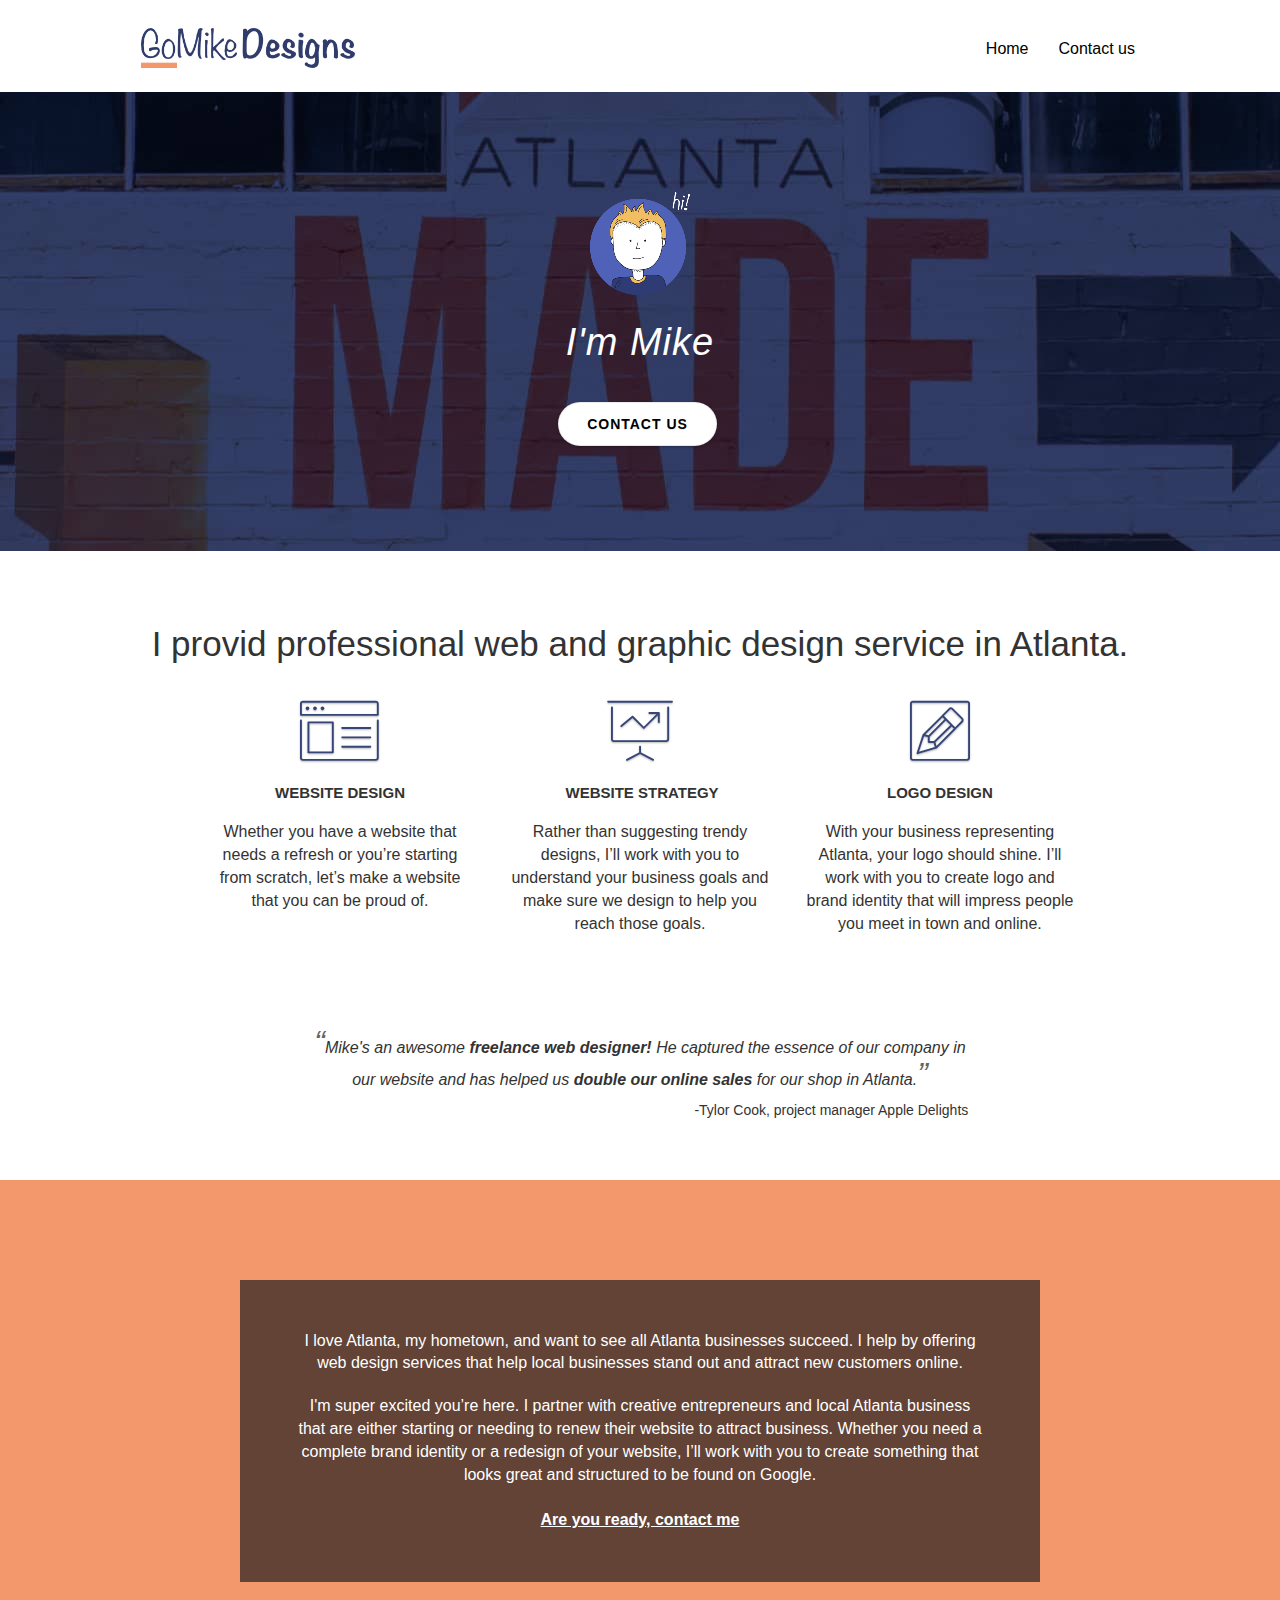
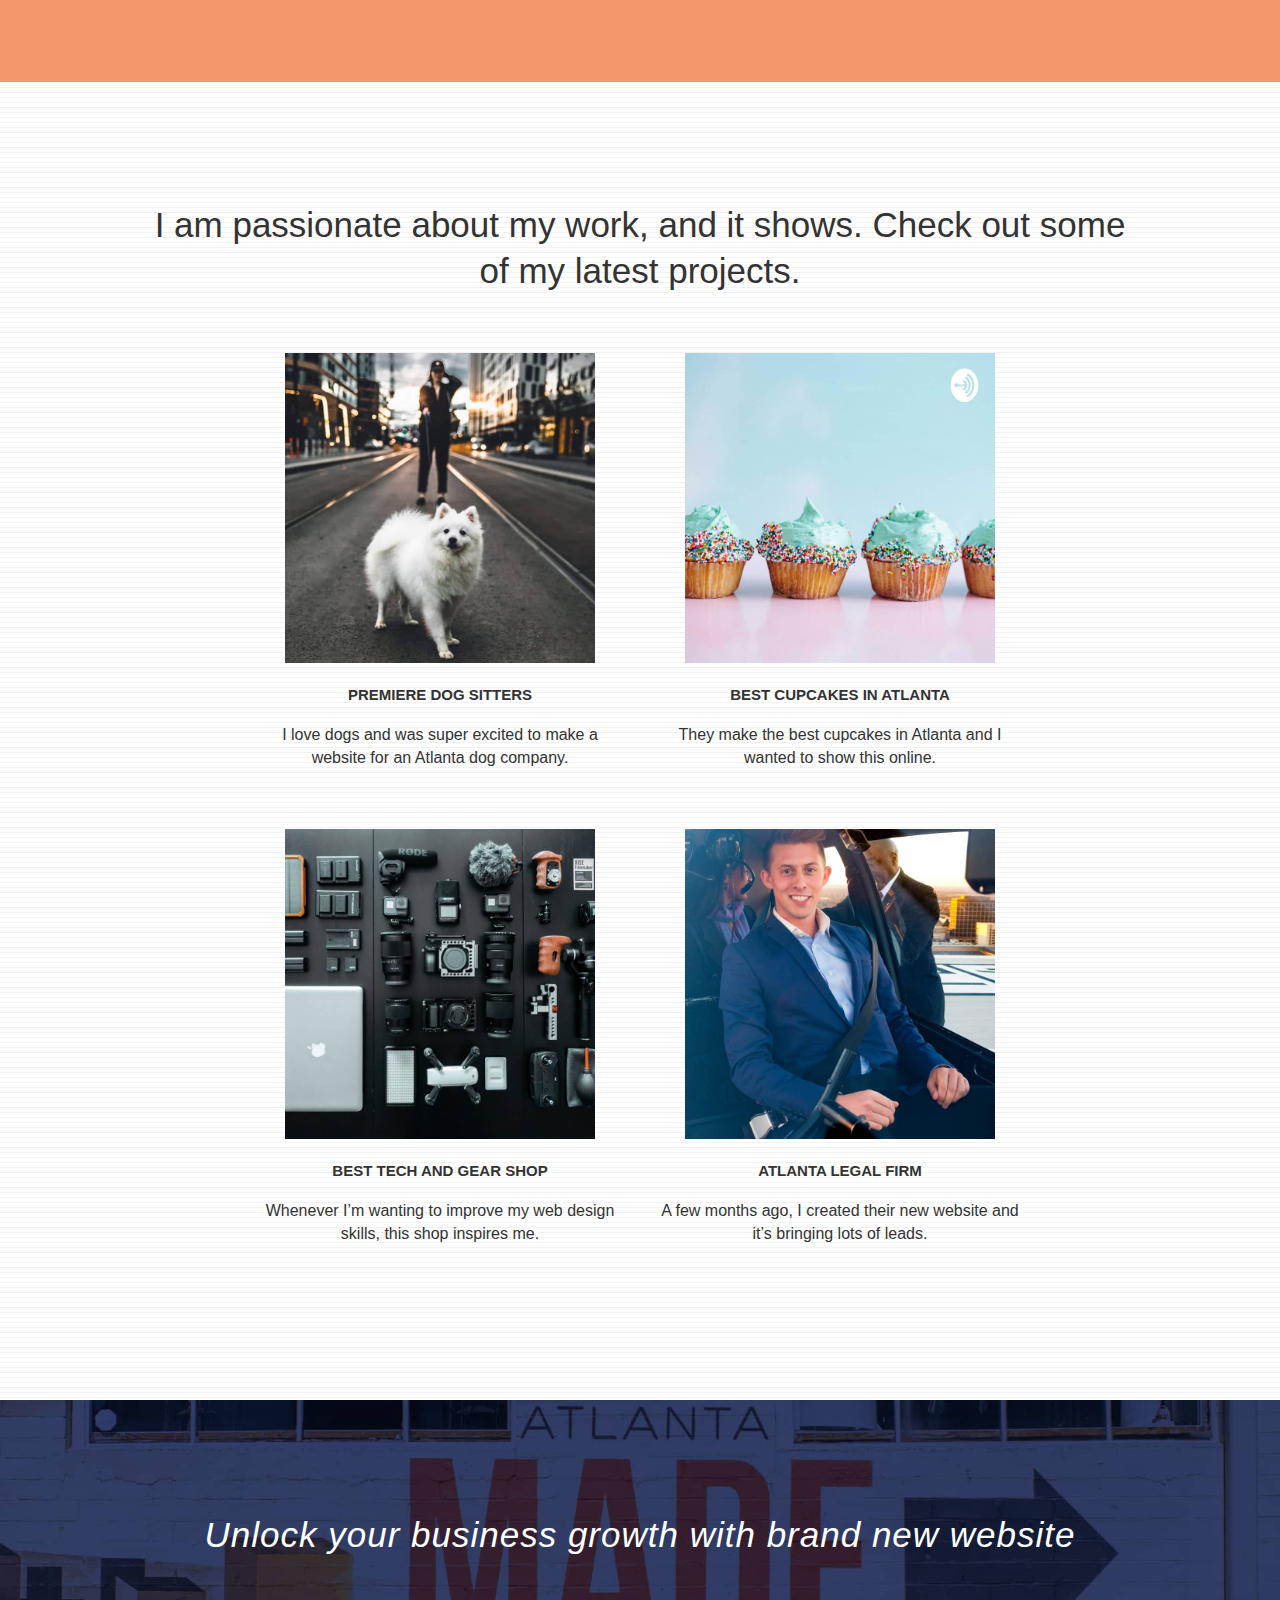
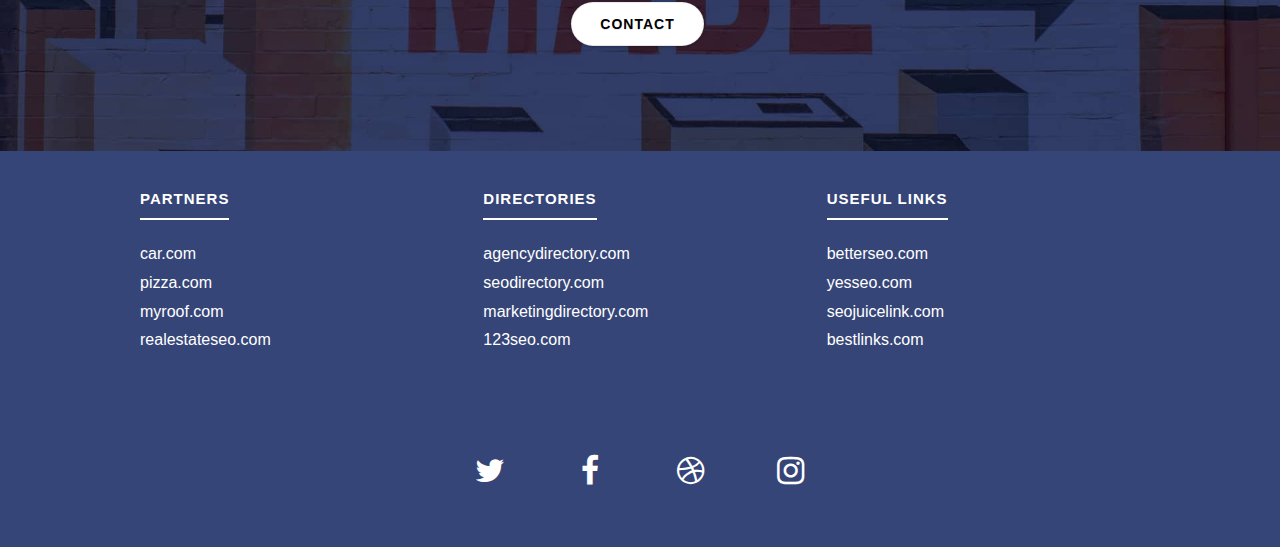
==== commit 82feba7e: "Merge pull request #2 from AssadullahADELYAR/version-1" ====
--- a/index.html
+++ b/index.html
@@ -71,7 +71,7 @@
 				<div class="container bloc-lg">
 					<div class="row tight-width-whitespace">
 						<div class="col-sm-12">
-							<img src="img/Mike-profile-image.png" class="center-block image-resize-mode" width="300" height="308" alt="Mike profile photo, the web designer in Atlanta" />
+							<img src="img/Mike-profile-image.png" class="center-block image-resize-mode" width="100" height="103" alt="Mike profile photo, the web designer in Atlanta" />
 							<h1 class="text-center hero-bloc-text tc-white ">I'm Mike</h1>
 							<div class="text-center">
 								<a href="contact-us.html" class="btn btn-lg btn-clean btn-rd cta-hero btn-atomic-tangerine" id="cta-hero">Contact us</a>
--- a/style.css
+++ b/style.css
@@ -1,1169 +1 @@
-body {
-  margin: 0;
-  padding: 0;
-  background: #fff;
-  overflow-x: hidden;
-}
-
-.logo {
-  height: 40px;
-  width: auto;
-}
-
-a,
-button {
-  transition: all 0.3s ease-in-out;
-  outline: none;
-}
-
-a:hover {
-  text-decoration: none;
-  cursor: pointer;
-}
-
-#page-loading-blocs-notifaction {
-  position: fixed;
-  top: 0;
-  bottom: 0;
-  width: 100%;
-  z-index: 100000;
-  background: #ffffff url("img/pageload-spinner.gif") no-repeat center center;
-}
-
-.bloc {
-  width: 100%;
-  clear: both;
-  background: 50% 50% no-repeat;
-  padding: 0 50px;
-  background-size: cover;
-  position: relative;
-}
-
-.bloc .container {
-  padding-left: 0;
-  padding-right: 0;
-}
-
-.bloc-lg {
-  padding: 100px 50px;
-}
-
-.bloc-md {
-  padding: 50px;
-}
-
-.bloc-sm {
-  padding: 20px 50px;
-}
-
-.bg-center,
-.bg-l-edge,
-.bg-r-edge,
-.bg-t-edge,
-.bg-b-edge,
-.bg-tl-edge,
-.bg-bl-edge,
-.bg-tr-edge,
-.bg-br-edge,
-.bg-repeat {
-  background-size: auto;
-}
-
-.bg-repeat {
-  background: repeat;
-}
-
-.bg-t-edge {
-  background: top no-repeat;
-}
-
-.bloc-bg-texture::before {
-  content: "";
-  background-size: 2px 2px;
-  position: absolute;
-  top: 0;
-  bottom: 0;
-  left: 0;
-  right: 0;
-}
-
-/* .texture-paper::before {
-    background: url("img/texture-paper.png");
-    background-size: 280px 280px;
-} */
-
-.b-parallax {
-  background-attachment: fixed;
-}
-
-.d-bloc {
-  color: rgba(255, 255, 255, 0.7);
-}
-
-.d-bloc button:hover {
-  color: rgba(255, 255, 255, 0.9);
-}
-
-.d-bloc .icon-round,
-.d-bloc .icon-square,
-.d-bloc .icon-rounded,
-.d-bloc .icon-semi-rounded-a,
-.d-bloc .icon-semi-rounded-b {
-  border-color: rgba(255, 255, 255, 0.9);
-}
-
-.d-bloc .divider-h span {
-  border-color: rgba(255, 255, 255, 0.2);
-}
-
-.d-bloc .a-btn,
-.d-bloc .navbar a,
-.d-bloc .navbar-brand,
-.d-bloc a .icon-sm,
-.d-bloc a .icon-md,
-.d-bloc a .icon-lg,
-.d-bloc a .icon-xl,
-.d-bloc h1 a,
-.d-bloc h2 a,
-.d-bloc h3 a,
-.d-bloc h4 a,
-.d-bloc h5 a,
-.d-bloc h6 a,
-.d-bloc p a {
-  color: rgba(255, 255, 255, 1);
-}
-
-.d-bloc .a-btn:hover,
-.d-bloc .navbar a:hover,
-.d-bloc .navbar-brand:hover,
-.d-bloc a:hover .icon-sm,
-.d-bloc a:hover .icon-md,
-.d-bloc a:hover .icon-lg,
-.d-bloc a:hover .icon-xl,
-.d-bloc h1 a:hover,
-.d-bloc h2 a:hover,
-.d-bloc h3 a:hover,
-.d-bloc h4 a:hover,
-.d-bloc h5 a:hover,
-.d-bloc h6 a:hover,
-.d-bloc p a:hover {
-  color: rgba(255, 255, 255, 0.6);
-}
-
-.d-bloc .navbar-toggle .icon-bar {
-  background: rgba(255, 255, 255, 1);
-}
-
-.d-bloc .btn-wire,
-.d-bloc .btn-wire:hover {
-  color: rgba(255, 255, 255, 1);
-  border-color: rgba(255, 255, 255, 1);
-}
-
-.d-bloc .panel {
-  color: rgba(0, 0, 0, 0.5);
-}
-
-.d-bloc .panel button:hover {
-  color: rgba(0, 0, 0, 0.7);
-}
-
-.d-bloc .panel icon {
-  border-color: rgba(0, 0, 0, 0.7);
-}
-
-.d-bloc .panel .divider-h span {
-  border-color: rgba(0, 0, 0, 0.1);
-}
-
-.d-bloc .panel .a-btn {
-  color: rgba(0, 0, 0, 0.6);
-}
-
-.d-bloc .panel .a-btn:hover {
-  color: rgba(0, 0, 0, 1);
-}
-
-.d-bloc .panel .btn-wire,
-.d-bloc .panel .btn-wire:hover {
-  color: rgba(0, 0, 0, 0.7);
-  border-color: rgba(0, 0, 0, 0.3);
-}
-
-.d-bloc .panel,
-.l-bloc {
-  color: rgba(0, 0, 0, 0.5);
-}
-
-.d-bloc .panel button:hover,
-.l-bloc button:hover {
-  color: rgba(0, 0, 0, 0.7);
-}
-
-.l-bloc .icon-round,
-.l-bloc .icon-square,
-.l-bloc .icon-rounded,
-.l-bloc .icon-semi-rounded-a,
-.l-bloc .icon-semi-rounded-b {
-  border-color: rgba(0, 0, 0, 0.7);
-}
-
-.d-bloc .panel .divider-h span,
-.l-bloc .divider-h span {
-  border-color: rgba(0, 0, 0, 0.1);
-}
-
-.d-bloc .panel .a-btn,
-.l-bloc .a-btn,
-.l-bloc .navbar a,
-.l-bloc .navbar-brand,
-.l-bloc a .icon-sm,
-.l-bloc a .icon-md,
-.l-bloc a .icon-lg,
-.l-bloc a .icon-xl,
-.l-bloc h1 a,
-.l-bloc h2 a,
-.l-bloc h3 a,
-.l-bloc h4 a,
-.l-bloc h5 a,
-.l-bloc h6 a,
-.l-bloc p a {
-  color: rgba(0, 0, 0, 1);
-}
-
-.d-bloc .panel .a-btn:hover,
-.l-bloc .a-btn:hover,
-.l-bloc .navbar a:hover,
-.l-bloc .navbar-brand:hover,
-.l-bloc a:hover .icon-sm,
-.l-bloc a:hover .icon-md,
-.l-bloc a:hover .icon-lg,
-.l-bloc a:hover .icon-xl,
-.l-bloc h1 a:hover,
-.l-bloc h2 a:hover,
-.l-bloc h3 a:hover,
-.l-bloc h4 a:hover,
-.l-bloc h5 a:hover,
-.l-bloc h6 a:hover,
-.l-bloc p a:hover {
-  color: rgba(0, 0, 0, 0.6);
-}
-
-.l-bloc .navbar-toggle .icon-bar {
-  color: rgba(0, 0, 0, 0.6);
-}
-
-.d-bloc .panel .btn-wire,
-.d-bloc .panel .btn-wire:hover,
-.l-bloc .btn-wire,
-.l-bloc .btn-wire:hover {
-  color: rgba(0, 0, 0, 0.7);
-  border-color: rgba(0, 0, 0, 0.3);
-}
-
-.voffset {
-  margin-top: 30px;
-}
-
-.voffset-lg {
-  margin-top: 80px;
-}
-
-.row-no-gutters {
-  margin-right: 0;
-  margin-left: 0;
-}
-
-.row.row-no-gutters > [class^="col-"],
-.row.row-no-gutters > [class*=" col-"] {
-  padding-right: 0;
-  padding-left: 0;
-}
-
-#bloc-2-services p {
-  font-size: 16px;
-}
-
-.navbar {
-  margin-bottom: 0;
-  z-index: 1;
-}
-
-.navbar-brand {
-  height: auto;
-  padding: 3px 15px;
-  font-size: 25px;
-  font-weight: normal;
-  font-weight: 600;
-  line-height: 44px;
-}
-
-.navbar-brand img {
-  max-height: 200px;
-  margin: 0 5px 0 0;
-  display: inline;
-}
-
-.navbar-brand img[src$="svg"] {
-  min-width: 100px;
-}
-
-.nav-center .navbar-brand img {
-  margin: 0;
-}
-
-.navbar .nav {
-  padding-top: 2px;
-  margin-right: -16px;
-  float: right;
-  z-index: 1;
-}
-
-.nav > li {
-  float: left;
-  margin-top: 4px;
-  font-size: 16px;
-}
-
-.navbar-nav .open .dropdown-menu > li > a {
-  text-align: inherit;
-}
-
-.nav > li a:hover,
-.nav > li a:focus {
-  background: transparent;
-}
-
-.navbar-toggle {
-  margin: 10px 10px 0 0;
-  border: 0px;
-}
-
-.navbar-toggle:hover {
-  background: transparent;
-}
-
-.navbar-toggle .icon-bar {
-  background-color: rgba(0, 0, 0, 0.5);
-  width: 26px;
-}
-
-.nav-invert .navbar .nav {
-  float: left;
-}
-
-.nav-invert .navbar-header,
-.nav-invert .navbar-brand {
-  float: right;
-  position: relative;
-  z-index: 2;
-}
-
-.footer-content {
-  display: flex;
-  justify-content: space-between;
-}
-
-.col-sm-4 .footer-title {
-  display: inline-block;
-  color: #fff;
-  padding-bottom: 10px;
-  margin-bottom: 20px;
-  border-bottom: 2px solid #fff;
-  letter-spacing: 1px;
-}
-
-.col-sm-4 ul {
-  margin: 0;
-  padding: 0;
-}
-
-.col-sm-4 ul li {
-  list-style: none;
-  padding: 3px 0;
-}
-
-.col-sm-4 ul li a {
-  text-decoration: none;
-  color: #fff;
-  font-size: 16px;
-}
-
-@media (min-width: 768px) {
-  .site-navigation {
-    position: absolute;
-    top: 50%;
-    right: 20px;
-    transform: translate(0, -50%);
-  }
-
-  .nav > li .dropdown-menu a,
-  .nav > li .dropdown-menu a:hover {
-    color: #484848;
-  }
-
-  .nav-invert .site-navigation {
-    left: 0;
-    right: 0;
-  }
-
-  .nav-center {
-    text-align: center;
-  }
-
-  .nav-center .navbar-header {
-    width: 100%;
-  }
-
-  .nav-center .navbar-header,
-  .nav-center .navbar-brand,
-  .nav-center .nav > li {
-    float: none;
-    display: inline-block;
-  }
-
-  .nav-center .site-navigation {
-    position: relative;
-    width: 100%;
-    right: 0;
-    margin-right: 0px;
-    margin-top: 20px;
-  }
-
-  .nav-center.mini-nav .navbar-toggle {
-    float: none;
-    margin: 10px auto 0;
-  }
-}
-
-.nav > li > .dropdown a {
-  background: none;
-  display: block;
-  padding: 14px 15px;
-}
-
-nav .caret {
-  margin: 0 5px;
-}
-
-.dropdown-menu .dropdown-menu {
-  top: -8px;
-  left: 100%;
-}
-
-.dropdown-menu .dropmenu-flow-right {
-  top: 100%;
-  left: 0;
-  margin-left: -1px;
-  border-top-left-radius: 0;
-  border-top-right-radius: 0;
-}
-
-.dropdown-menu .dropdown span {
-  border: 4px solid black;
-  border-top-color: transparent;
-  border-right-color: transparent;
-  border-bottom-color: transparent;
-  margin: 6px -5px 0 0;
-  float: right;
-}
-
-.mg-md {
-  margin-top: 10px;
-  margin-bottom: 20px;
-}
-
-.mg-lg {
-  margin-top: 10px;
-  margin-bottom: 40px;
-}
-
-.btn {
-  margin: 0 5px 5px 0;
-}
-
-.btn.pull-right {
-  margin: 0 0 5px 5px;
-}
-
-.btn-d,
-.btn-d:hover,
-.btn-d:focus {
-  color: #fff;
-  background: rgba(0, 0, 0, 0.3);
-}
-
-button {
-  outline: none;
-}
-
-.btn-rd {
-  border-radius: 40px;
-}
-
-.btn-clean {
-  border: 1px solid rgba(0, 0, 0, 0.08);
-  border-bottom-color: rgba(0, 0, 0, 0.1);
-  text-shadow: 0 1px 0 rgba(0, 0, 1, 0.1);
-  box-shadow: 0 1px 3px rgba(0, 0, 1, 0.25),
-    inset 0 1px 0 0 rgba(255, 255, 255, 0.15);
-}
-
-.icon-md {
-  font-size: 30px;
-}
-
-.icon-lg {
-  font-size: 60px;
-}
-
-.sm-shadow {
-  text-shadow: 0 1px 2px rgba(0, 0, 0, 0.3);
-}
-
-.panel-sq,
-.panel-sq .panel-heading,
-.panel-sq .panel-footer {
-  border-radius: 0;
-}
-
-.panel-rd {
-  border-radius: 30px;
-}
-
-.panel-rd .panel-heading {
-  border-radius: 29px 29px 0 0;
-}
-
-.panel-rd .panel-footer {
-  border-radius: 0 0 29px 29px;
-}
-
-.form-control {
-  border-color: rgba(0, 0, 0, 0.1);
-  box-shadow: none;
-}
-
-.scrollToTop {
-  width: 40px;
-  height: 40px;
-  position: fixed;
-  bottom: 20px;
-  right: 20px;
-  opacity: 0;
-  z-index: 500;
-  transition: all 0.3s ease-in-out;
-}
-
-.scrollToTop span {
-  margin-top: 6px;
-}
-
-.showScrollTop {
-  font-size: 14px;
-  opacity: 1;
-}
-
-span.fa-chevron-up {
-  color: #fff;
-}
-
-a[data-lightbox] {
-  position: relative;
-  display: block;
-  text-align: center;
-  padding: 0 30px;
-}
-
-a[data-lightbox]:hover::before {
-  content: "+";
-  font-family: "HelveticaNeue-Light", "Helvetica Neue Light", "Helvetica Neue",
-    Helvetica, Arial;
-  font-size: 32px;
-  width: 50px;
-  height: 50px;
-  margin-left: -25px;
-  border-radius: 50%;
-  background: rgba(0, 0, 0, 0.6);
-  color: #fff;
-  font-weight: 100;
-  z-index: 1;
-  position: absolute;
-  top: 50%;
-  transform: translateY(-50%);
-}
-
-a[data-lightbox]:hover img {
-  opacity: 0.6;
-  animation-fill-mode: none;
-}
-
-#lightbox-modal {
-  display: flex;
-  align-items: center;
-}
-
-#lightbox-modal .modal-dialog {
-  width: 90%;
-  max-width: 900px;
-  margin: 0 auto 0;
-}
-
-#lightbox-modal .modal-dialog img {
-  max-height: 90vh;
-  margin: 0 auto;
-}
-
-.lightbox-caption {
-  padding: 20px;
-  color: #fff;
-  background: rgba(0, 0, 0, 0.5);
-  position: absolute;
-  left: 15px;
-  right: 15px;
-  bottom: 5px;
-}
-
-.close-lightbox {
-  color: #fff;
-  font-size: 30px;
-  position: absolute;
-  top: 20px;
-  right: 20px;
-  z-index: 20;
-  background: rgba(0, 0, 0, 0.5);
-  border: none;
-  line-height: 30px;
-  padding: 0 9px 5px;
-  opacity: 0.3;
-}
-
-.close-lightbox:hover,
-.next-lightbox:hover,
-.prev-lightbox:hover {
-  opacity: 1;
-  color: #fff;
-}
-
-.next-lightbox,
-.prev-lightbox {
-  font-size: 20px;
-  color: rgba(255, 255, 255, 0.9);
-  background: rgba(0, 0, 0, 0.5);
-  transition: all 0.2s ease-in-out;
-  position: absolute;
-  top: 45%;
-  z-index: 1;
-  opacity: 0.4;
-}
-
-.next-lightbox {
-  padding: 6px 8px 1px 13px;
-  right: 25px;
-}
-
-.prev-lightbox {
-  padding: 6px 13px 1px 10px;
-  left: 25px;
-}
-
-.snapshot-lb .modal-body {
-  padding-bottom: 45px;
-}
-
-.snapshot-lb .lightbox-caption {
-  padding: 0;
-  color: rgba(0, 0, 0, 0.5);
-  background: none;
-}
-
-h1,
-h2,
-h3,
-h4,
-h5,
-h6,
-p,
-label,
-.btn,
-a {
-  font-family: helvetica, Arial;
-  font-weight: 400;
-  color: #333;
-}
-
-.container {
-  max-width: 1000px;
-}
-
-.hero-bloc-text {
-  font-size: 38px;
-}
-
-.hero-bloc-text-sub {
-  font-size: 36px;
-}
-
-.statement-bloc-text {
-  line-height: 26px;
-  font-style: italic;
-  font-size: 20px;
-  text-align: center;
-  font-weight: lighter;
-  max-width: 520px;
-  margin: auto auto auto auto;
-}
-
-p {
-  font-size: 16px;
-}
-
-.tight-width-whitespace {
-  max-width: 800px;
-  margin: auto auto auto auto;
-}
-
-.h1 {
-  font-size: 20px;
-  font-family: "Open Sans", Arial;
-}
-
-.cta-hero {
-  margin-top: 22px;
-  color: #ffffff;
-  text-transform: uppercase;
-  padding: 12px 28px 12px 28px;
-  font-size: 1em;
-  font-weight: 700;
-}
-
-.social {
-  display: flex;
-  justify-content: space-around;
-  max-width: 400px;
-  margin: 50px auto 20px auto;
-  font-size: 32px;
-}
-
-.social a {
-  color: #fff;
-}
-
-h2 {
-  font-size: 35px;
-  line-height: 1.3em;
-}
-
-h3 {
-  font-size: 15px;
-  text-transform: uppercase;
-  font-weight: 700;
-  color: #333333;
-}
-
-.med-width-whitespace {
-  max-width: 900px;
-  margin: auto auto auto auto;
-  box-shadow: 0px 0px 0px #000000;
-}
-
-h1 {
-  color: #333333;
-}
-
-h4 {
-  color: #333333;
-}
-
-.icons {
-  margin-bottom: 14px;
-  margin-top: 24px;
-}
-
-.white {
-  color: #ffffff;
-}
-
-.portfolio-thumb {
-  margin-bottom: 24px;
-}
-
-.portfolio-row {
-  margin-bottom: 44px;
-  margin-top: 50px;
-}
-
-.avatar {
-  box-shadow: 0px 4px 9px rgba(0, 0, 0, 0.3);
-}
-
-.black-background {
-  background-color: rgba(35, 31, 32, 0.7);
-  padding: 40px 40px 40px 40px;
-}
-
-.bold-link {
-  font-weight: 900;
-  text-decoration: underline;
-}
-
-.service-header {
-  font-size: 15px;
-  font-weight: 700;
-  text-transform: uppercase;
-}
-
-.bgc-white {
-  background-color: #ffffff;
-}
-
-.bgc-dark-slate-blue {
-  background-color: #364577;
-}
-
-.bgc-atomic-tangerine {
-  background-color: #f3976c;
-}
-
-.tc-white {
-  color: #fff;
-  font-style: italic;
-  letter-spacing: 1px;
-  line-height: inherit;
-}
-
-.btn-atomic-tangerine {
-  background: #ffffff;
-  color: #000000;
-  letter-spacing: 1px;
-}
-
-.btn-atomic-tangerine:hover {
-  background: #c27956;
-  color: #ffffff;
-}
-
-.ltc-white {
-  color: #ffffff;
-}
-
-.ltc-white:hover {
-  color: #cccccc;
-}
-
-.ltc-atomic-tangerine {
-  color: #f3976c;
-}
-
-.ltc-atomic-tangerine:hover {
-  color: #c27956;
-}
-
-.icon-dark-slate-blue {
-  color: #364577;
-  border-color: #364577;
-}
-
-.bg-dots-bg {
-  background-image: url("img/dots-bg.png");
-}
-
-.bg-lines-h2-bg {
-  background-image: url("img/lines-h2-bg.png");
-}
-
-.bg-atlanta-20made-20sign {
-  background-image: url("img/bg-blue.jpg");
-}
-
-.bg-atlanta-20made-20sign-20orange {
-  background-image: url("img/bg-orange.jpg");
-}
-
-.strong {
-  font-weight: bold;
-}
-
-.quote {
-  font-style: italic;
-  line-height: 1;
-}
-
-.quote::before {
-  content: open-quote;
-  font-size: 32px;
-  color: #656565;
-}
-
-.quote::after {
-  content: close-quote;
-  font-size: 32px;
-  color: #656565;
-}
-
-#bloc-2-services p.quote-author {
-  text-align: right;
-  font-size: 14px;
-}
-
-p.tc-white,
-p.white {
-  font-weight: normal;
-  font-style: normal;
-  letter-spacing: normal;
-}
-
-@media (max-width: 1024px) {
-  .bloc {
-    padding-left: 20px;
-    padding-right: 20px;
-  }
-
-  .bloc.full-width-bloc,
-  .bloc-tile-2.full-width-bloc .container,
-  .bloc-tile-3.full-width-bloc .container,
-  .bloc-tile-4.full-width-bloc .container {
-    padding-left: 0;
-    padding-right: 0;
-  }
-}
-
-@media (max-width: 992px) and (min-width: 768px) {
-  .navbar .nav {
-    max-width: 80%;
-  }
-
-  .nav-center.navbar .nav {
-    max-width: 100%;
-  }
-}
-
-@media only screen and (min-width: 768px) and (max-width: 1024px) and (orientation: landscape) {
-  .b-parallax {
-    background-attachment: scroll;
-  }
-}
-
-/* @media only screen and (min-width: 1024px) and (max-width: 1366px) and (-webkit-min-device-pixel-ratio: 1.5) {
-    .b-parallax {
-        background-attachment: scroll;
-    }
-} */
-
-@media (max-width: 991px) {
-  .container {
-    width: 100%;
-  }
-
-  .b-parallax {
-    background-attachment: scroll;
-  }
-
-  .page-container,
-  #hero-bloc {
-    overflow-x: hidden;
-    position: relative;
-  }
-
-  .bloc-group,
-  .bloc-group .bloc {
-    display: block;
-    width: 100%;
-  }
-
-  .bloc-fill-screen .fill-bloc-top-edge,
-  .bloc-fill-screen .fill-bloc-bottom-edge {
-    padding: 0 20px;
-  }
-}
-
-@media (max-width: 767px) {
-  .page-container {
-    overflow-x: hidden;
-    position: relative;
-  }
-
-  h1,
-  h2,
-  h3,
-  h4,
-  h5,
-  h6,
-  p,
-  #disqus_thread {
-    padding-left: 10px;
-    padding-right: 10px;
-  }
-
-  .b-parallax {
-    background-attachment: scroll;
-  }
-
-  .navbar .nav {
-    padding-top: 0;
-    border-top: 1px solid rgba(0, 0, 0, 0.2);
-    float: none;
-  }
-
-  .navbar.row {
-    margin-left: 0;
-    margin-right: 0;
-  }
-
-  .site-navigation {
-    position: inherit;
-    transform: none;
-  }
-
-  .nav > li {
-    margin-top: 0;
-    border-bottom: 1px solid rgba(0, 0, 0, 0.1);
-    background: rgba(0, 0, 0, 0.05);
-    text-align: left;
-    padding-left: 15px;
-    width: 100%;
-  }
-
-  .nav > li:hover {
-    background: rgba(0, 0, 0, 0.08);
-  }
-
-  .dropdown .dropdown a .caret {
-    float: none;
-    margin: 5px 0 0 10px;
-    border: 4px solid black;
-    border-bottom-color: transparent;
-    border-right-color: transparent;
-    border-left-color: transparent;
-  }
-
-  #hero-bloc .navbar .nav {
-    background: rgba(0, 0, 0, 0.8);
-  }
-
-  #hero-bloc .navbar .nav a {
-    color: rgba(255, 255, 255, 0.6);
-  }
-
-  .hero {
-    padding: 50px 0;
-  }
-
-  .hero-nav {
-    left: -1px;
-    right: -1px;
-  }
-
-  .navbar-collapse {
-    padding: 0;
-    overflow-x: hidden;
-    box-shadow: none;
-  }
-
-  .navbar-brand img {
-    max-height: 40px;
-    width: auto;
-  }
-
-  .nav-invert .navbar-header {
-    float: none;
-    width: 100%;
-  }
-
-  .nav-invert .navbar-toggle {
-    float: left;
-    margin-left: 10px;
-  }
-
-  .bloc {
-    padding-left: 0;
-    padding-right: 0;
-  }
-
-  .bloc-xxl,
-  .bloc-xl,
-  .bloc-lg {
-    padding: 40px 0;
-  }
-
-  .bloc-sm,
-  .bloc-md {
-    padding-left: 0;
-    padding-right: 0;
-  }
-
-  .bloc-tile-2 .container,
-  .bloc-tile-3 .container,
-  .bloc-tile-4 .container,
-  .bloc-fill-screen .fill-bloc-top-edge,
-  .bloc-fill-screen .fill-bloc-bottom-edge {
-    padding-left: 0;
-    padding-right: 0;
-  }
-
-  .a-block {
-    padding: 0 10px;
-  }
-
-  .btn-dwn {
-    display: none;
-  }
-
-  .voffset {
-    margin-top: 5px;
-  }
-
-  .voffset-md {
-    margin-top: 20px;
-  }
-
-  .voffset-lg {
-    margin-top: 30px;
-  }
-
-  form {
-    padding: 5px;
-  }
-
-  .close-lightbox {
-    display: inline-block;
-  }
-
-  .blocsapp-device-iphone5 {
-    background-size: 216px 425px;
-    padding-top: 60px;
-    width: 216px;
-    height: 425px;
-  }
-
-  .blocsapp-device-iphone5 img {
-    width: 180px;
-    height: 320px;
-  }
-}
-
-@media (max-width: 400px) {
-  .bloc {
-    padding-left: 0;
-    padding-right: 0;
-  }
-}
-
-@media (max-width: 767px) {
-  .bloc-mob-center-text {
-    text-align: center;
-  }
-
-  .bg-atlanta-20made-20sign {
-    background-image: url(img/bg-blue-mobile.jpg);
-  }
-
-  .bg-atlanta-20made-20sign-20orange {
-    background-image: url(img/bg-orange-mobile.jpg);
-  }
-
-  .footer-content {
-    flex-direction: column;
-    text-align: center;
-  }
-}
+body{margin:0;padding:0;background:#fff;overflow-x:hidden}.logo{height:40px;width:auto}a,button{transition:all 0.3s ease-in-out;outline:none}a:hover{text-decoration:none;cursor:pointer}#page-loading-blocs-notifaction{position:fixed;top:0;bottom:0;width:100%;z-index:100000;background:#fff url(img/pageload-spinner.gif) no-repeat center center}.bloc{width:100%;clear:both;background:50% 50% no-repeat;padding:0 50px;background-size:cover;position:relative}.bloc .container{padding-left:0;padding-right:0}.bloc-lg{padding:100px 50px}.bloc-md{padding:50px}.bloc-sm{padding:20px 50px}.bg-center,.bg-l-edge,.bg-r-edge,.bg-t-edge,.bg-b-edge,.bg-tl-edge,.bg-bl-edge,.bg-tr-edge,.bg-br-edge,.bg-repeat{background-size:auto}.bg-repeat{background:repeat}.bg-t-edge{background:top no-repeat}.bloc-bg-texture::before{content:"";background-size:2px 2px;position:absolute;top:0;bottom:0;left:0;right:0}.b-parallax{background-attachment:fixed}.d-bloc{color:rgba(255,255,255,.7)}.d-bloc button:hover{color:rgba(255,255,255,.9)}.d-bloc .icon-round,.d-bloc .icon-square,.d-bloc .icon-rounded,.d-bloc .icon-semi-rounded-a,.d-bloc .icon-semi-rounded-b{border-color:rgba(255,255,255,.9)}.d-bloc .divider-h span{border-color:rgba(255,255,255,.2)}.d-bloc .a-btn,.d-bloc .navbar a,.d-bloc .navbar-brand,.d-bloc a .icon-sm,.d-bloc a .icon-md,.d-bloc a .icon-lg,.d-bloc a .icon-xl,.d-bloc h1 a,.d-bloc h2 a,.d-bloc h3 a,.d-bloc h4 a,.d-bloc h5 a,.d-bloc h6 a,.d-bloc p a{color:rgba(255,255,255,1)}.d-bloc .a-btn:hover,.d-bloc .navbar a:hover,.d-bloc .navbar-brand:hover,.d-bloc a:hover .icon-sm,.d-bloc a:hover .icon-md,.d-bloc a:hover .icon-lg,.d-bloc a:hover .icon-xl,.d-bloc h1 a:hover,.d-bloc h2 a:hover,.d-bloc h3 a:hover,.d-bloc h4 a:hover,.d-bloc h5 a:hover,.d-bloc h6 a:hover,.d-bloc p a:hover{color:rgba(255,255,255,.6)}.d-bloc .navbar-toggle .icon-bar{background:rgba(255,255,255,1)}.d-bloc .btn-wire,.d-bloc .btn-wire:hover{color:rgba(255,255,255,1);border-color:rgba(255,255,255,1)}.d-bloc .panel{color:rgba(0,0,0,.5)}.d-bloc .panel button:hover{color:rgba(0,0,0,.7)}.d-bloc .panel icon{border-color:rgba(0,0,0,.7)}.d-bloc .panel .divider-h span{border-color:rgba(0,0,0,.1)}.d-bloc .panel .a-btn{color:rgba(0,0,0,.6)}.d-bloc .panel .a-btn:hover{color:rgba(0,0,0,1)}.d-bloc .panel .btn-wire,.d-bloc .panel .btn-wire:hover{color:rgba(0,0,0,.7);border-color:rgba(0,0,0,.3)}.d-bloc .panel,.l-bloc{color:rgba(0,0,0,.5)}.d-bloc .panel button:hover,.l-bloc button:hover{color:rgba(0,0,0,.7)}.l-bloc .icon-round,.l-bloc .icon-square,.l-bloc .icon-rounded,.l-bloc .icon-semi-rounded-a,.l-bloc .icon-semi-rounded-b{border-color:rgba(0,0,0,.7)}.d-bloc .panel .divider-h span,.l-bloc .divider-h span{border-color:rgba(0,0,0,.1)}.d-bloc .panel .a-btn,.l-bloc .a-btn,.l-bloc .navbar a,.l-bloc .navbar-brand,.l-bloc a .icon-sm,.l-bloc a .icon-md,.l-bloc a .icon-lg,.l-bloc a .icon-xl,.l-bloc h1 a,.l-bloc h2 a,.l-bloc h3 a,.l-bloc h4 a,.l-bloc h5 a,.l-bloc h6 a,.l-bloc p a{color:rgba(0,0,0,1)}.d-bloc .panel .a-btn:hover,.l-bloc .a-btn:hover,.l-bloc .navbar a:hover,.l-bloc .navbar-brand:hover,.l-bloc a:hover .icon-sm,.l-bloc a:hover .icon-md,.l-bloc a:hover .icon-lg,.l-bloc a:hover .icon-xl,.l-bloc h1 a:hover,.l-bloc h2 a:hover,.l-bloc h3 a:hover,.l-bloc h4 a:hover,.l-bloc h5 a:hover,.l-bloc h6 a:hover,.l-bloc p a:hover{color:rgba(0,0,0,.6)}.l-bloc .navbar-toggle .icon-bar{color:rgba(0,0,0,.6)}.d-bloc .panel .btn-wire,.d-bloc .panel .btn-wire:hover,.l-bloc .btn-wire,.l-bloc .btn-wire:hover{color:rgba(0,0,0,.7);border-color:rgba(0,0,0,.3)}.voffset{margin-top:30px}.voffset-lg{margin-top:80px}.row-no-gutters{margin-right:0;margin-left:0}.row.row-no-gutters>[class^="col-"],.row.row-no-gutters>[class*=" col-"]{padding-right:0;padding-left:0}#bloc-2-services p{font-size:16px}.navbar{margin-bottom:0;z-index:1}.navbar-brand{height:auto;padding:3px 15px;font-size:25px;font-weight:400;font-weight:600;line-height:44px}.navbar-brand img{max-height:200px;margin:0 5px 0 0;display:inline}.navbar-brand img[src$="svg"]{min-width:100px}.nav-center .navbar-brand img{margin:0}.navbar .nav{padding-top:2px;margin-right:-16px;float:right;z-index:1}.nav>li{float:left;margin-top:4px;font-size:16px}.navbar-nav .open .dropdown-menu>li>a{text-align:inherit}.nav>li a:hover,.nav>li a:focus{background:transparent}.navbar-toggle{margin:10px 10px 0 0;border:0}.navbar-toggle:hover{background:transparent}.navbar-toggle .icon-bar{background-color:rgba(0,0,0,.5);width:26px}.nav-invert .navbar .nav{float:left}.nav-invert .navbar-header,.nav-invert .navbar-brand{float:right;position:relative;z-index:2}.footer-content{display:flex;justify-content:space-between}.col-sm-4 .footer-title{display:inline-block;color:#fff;padding-bottom:10px;margin-bottom:20px;border-bottom:2px solid #fff;letter-spacing:1px}.col-sm-4 ul{margin:0;padding:0}.col-sm-4 ul li{list-style:none;padding:3px 0}.col-sm-4 ul li a{text-decoration:none;color:#fff;font-size:16px}@media (min-width:768px){.site-navigation{position:absolute;top:50%;right:20px;transform:translate(0,-50%)}.nav>li .dropdown-menu a,.nav>li .dropdown-menu a:hover{color:#484848}.nav-invert .site-navigation{left:0;right:0}.nav-center{text-align:center}.nav-center .navbar-header{width:100%}.nav-center .navbar-header,.nav-center .navbar-brand,.nav-center .nav>li{float:none;display:inline-block}.nav-center .site-navigation{position:relative;width:100%;right:0;margin-right:0;margin-top:20px}.nav-center.mini-nav .navbar-toggle{float:none;margin:10px auto 0}}.nav>li>.dropdown a{background:none;display:block;padding:14px 15px}nav .caret{margin:0 5px}.dropdown-menu .dropdown-menu{top:-8px;left:100%}.dropdown-menu .dropmenu-flow-right{top:100%;left:0;margin-left:-1px;border-top-left-radius:0;border-top-right-radius:0}.dropdown-menu .dropdown span{border:4px solid #000;border-top-color:transparent;border-right-color:transparent;border-bottom-color:transparent;margin:6px -5px 0 0;float:right}.mg-md{margin-top:10px;margin-bottom:20px}.mg-lg{margin-top:10px;margin-bottom:40px}.btn{margin:0 5px 5px 0}.btn.pull-right{margin:0 0 5px 5px}.btn-d,.btn-d:hover,.btn-d:focus{color:#fff;background:rgba(0,0,0,.3)}button{outline:none}.btn-rd{border-radius:40px}.btn-clean{border:1px solid rgba(0,0,0,.08);border-bottom-color:rgba(0,0,0,.1);text-shadow:0 1px 0 rgba(0,0,1,.1);box-shadow:0 1px 3px rgba(0,0,1,.25),inset 0 1px 0 0 rgba(255,255,255,.15)}.icon-md{font-size:30px}.icon-lg{font-size:60px}.sm-shadow{text-shadow:0 1px 2px rgba(0,0,0,.3)}.panel-sq,.panel-sq .panel-heading,.panel-sq .panel-footer{border-radius:0}.panel-rd{border-radius:30px}.panel-rd .panel-heading{border-radius:29px 29px 0 0}.panel-rd .panel-footer{border-radius:0 0 29px 29px}.form-control{border-color:rgba(0,0,0,.1);box-shadow:none}.scrollToTop{width:40px;height:40px;position:fixed;bottom:20px;right:20px;opacity:0;z-index:500;transition:all 0.3s ease-in-out}.scrollToTop span{margin-top:6px}.showScrollTop{font-size:14px;opacity:1}span.fa-chevron-up{color:#fff}a[data-lightbox]{position:relative;display:block;text-align:center;padding:0 30px}a[data-lightbox]:hover::before{content:"+";font-family:"HelveticaNeue-Light","Helvetica Neue Light","Helvetica Neue",Helvetica,Arial;font-size:32px;width:50px;height:50px;margin-left:-25px;border-radius:50%;background:rgba(0,0,0,.6);color:#fff;font-weight:100;z-index:1;position:absolute;top:50%;transform:translateY(-50%)}a[data-lightbox]:hover img{opacity:.6;animation-fill-mode:none}#lightbox-modal{display:flex;align-items:center}#lightbox-modal .modal-dialog{width:90%;max-width:900px;margin:0 auto 0}#lightbox-modal .modal-dialog img{max-height:90vh;margin:0 auto}.lightbox-caption{padding:20px;color:#fff;background:rgba(0,0,0,.5);position:absolute;left:15px;right:15px;bottom:5px}.close-lightbox{color:#fff;font-size:30px;position:absolute;top:20px;right:20px;z-index:20;background:rgba(0,0,0,.5);border:none;line-height:30px;padding:0 9px 5px;opacity:.3}.close-lightbox:hover,.next-lightbox:hover,.prev-lightbox:hover{opacity:1;color:#fff}.next-lightbox,.prev-lightbox{font-size:20px;color:rgba(255,255,255,.9);background:rgba(0,0,0,.5);transition:all 0.2s ease-in-out;position:absolute;top:45%;z-index:1;opacity:.4}.next-lightbox{padding:6px 8px 1px 13px;right:25px}.prev-lightbox{padding:6px 13px 1px 10px;left:25px}.snapshot-lb .modal-body{padding-bottom:45px}.snapshot-lb .lightbox-caption{padding:0;color:rgba(0,0,0,.5);background:none}h1,h2,h3,h4,h5,h6,p,label,.btn,a{font-family:helvetica,Arial;font-weight:400;color:#333}.container{max-width:1000px}.hero-bloc-text{font-size:38px}.hero-bloc-text-sub{font-size:36px}.statement-bloc-text{line-height:26px;font-style:italic;font-size:20px;text-align:center;font-weight:lighter;max-width:520px;margin:auto auto auto auto}p{font-size:16px}.tight-width-whitespace{max-width:800px;margin:auto auto auto auto}.h1{font-size:20px;font-family:"Open Sans",Arial}.cta-hero{margin-top:22px;color:#fff;text-transform:uppercase;padding:12px 28px 12px 28px;font-size:1em;font-weight:700}.social{display:flex;justify-content:space-around;max-width:400px;margin:50px auto 20px auto;font-size:32px}.social a{color:#fff}h2{font-size:35px;line-height:1.3em}h3{font-size:15px;text-transform:uppercase;font-weight:700;color:#333}.med-width-whitespace{max-width:900px;margin:auto auto auto auto;box-shadow:0 0 0 #000}h1{color:#333}h4{color:#333}.icons{margin-bottom:14px;margin-top:24px}.white{color:#fff}.portfolio-thumb{margin-bottom:24px}.portfolio-row{margin-bottom:44px;margin-top:50px}.avatar{box-shadow:0 4px 9px rgba(0,0,0,.3)}.black-background{background-color:rgba(35,31,32,.7);padding:40px 40px 40px 40px}.bold-link{font-weight:900;text-decoration:underline}.service-header{font-size:15px;font-weight:700;text-transform:uppercase}.bgc-white{background-color:#fff}.bgc-dark-slate-blue{background-color:#364577}.bgc-atomic-tangerine{background-color:#f3976c}.tc-white{color:#fff;font-style:italic;letter-spacing:1px;line-height:inherit}.btn-atomic-tangerine{background:#fff;color:#000;letter-spacing:1px}.btn-atomic-tangerine:hover{background:#c27956;color:#fff}.ltc-white{color:#fff}.ltc-white:hover{color:#ccc}.ltc-atomic-tangerine{color:#f3976c}.ltc-atomic-tangerine:hover{color:#c27956}.icon-dark-slate-blue{color:#364577;border-color:#364577}.bg-dots-bg{background-image:url(img/dots-bg.png)}.bg-lines-h2-bg{background-image:url(img/lines-h2-bg.png)}.bg-atlanta-20made-20sign{background-image:url(img/bg-blue.jpg)}.bg-atlanta-20made-20sign-20orange{background-image:url(img/bg-orange.jpg)}.strong{font-weight:700}.quote{font-style:italic;line-height:1}.quote::before{content:open-quote;font-size:32px;color:#656565}.quote::after{content:close-quote;font-size:32px;color:#656565}#bloc-2-services p.quote-author{text-align:right;font-size:14px}p.tc-white,p.white{font-weight:400;font-style:normal;letter-spacing:normal}@media (max-width:1024px){.bloc{padding-left:20px;padding-right:20px}.bloc.full-width-bloc,.bloc-tile-2.full-width-bloc .container,.bloc-tile-3.full-width-bloc .container,.bloc-tile-4.full-width-bloc .container{padding-left:0;padding-right:0}}@media (max-width:992px) and (min-width:768px){.navbar .nav{max-width:80%}.nav-center.navbar .nav{max-width:100%}}@media only screen and (min-width:768px) and (max-width:1024px) and (orientation:landscape){.b-parallax{background-attachment:scroll}}@media (max-width:991px){.container{width:100%}.b-parallax{background-attachment:scroll}.page-container,#hero-bloc{overflow-x:hidden;position:relative}.bloc-group,.bloc-group .bloc{display:block;width:100%}.bloc-fill-screen .fill-bloc-top-edge,.bloc-fill-screen .fill-bloc-bottom-edge{padding:0 20px}}@media (max-width:767px){.page-container{overflow-x:hidden;position:relative}h1,h2,h3,h4,h5,h6,p,#disqus_thread{padding-left:10px;padding-right:10px}.b-parallax{background-attachment:scroll}.navbar .nav{padding-top:0;border-top:1px solid rgba(0,0,0,.2);float:none}.navbar.row{margin-left:0;margin-right:0}.site-navigation{position:inherit;transform:none}.nav>li{margin-top:0;border-bottom:1px solid rgba(0,0,0,.1);background:rgba(0,0,0,.05);text-align:left;padding-left:15px;width:100%}.nav>li:hover{background:rgba(0,0,0,.08)}.dropdown .dropdown a .caret{float:none;margin:5px 0 0 10px;border:4px solid #000;border-bottom-color:transparent;border-right-color:transparent;border-left-color:transparent}#hero-bloc .navbar .nav{background:rgba(0,0,0,.8)}#hero-bloc .navbar .nav a{color:rgba(255,255,255,.6)}.hero{padding:50px 0}.hero-nav{left:-1px;right:-1px}.navbar-collapse{padding:0;overflow-x:hidden;box-shadow:none}.navbar-brand img{max-height:40px;width:auto}.nav-invert .navbar-header{float:none;width:100%}.nav-invert .navbar-toggle{float:left;margin-left:10px}.bloc{padding-left:0;padding-right:0}.bloc-xxl,.bloc-xl,.bloc-lg{padding:40px 0}.bloc-sm,.bloc-md{padding-left:0;padding-right:0}.bloc-tile-2 .container,.bloc-tile-3 .container,.bloc-tile-4 .container,.bloc-fill-screen .fill-bloc-top-edge,.bloc-fill-screen .fill-bloc-bottom-edge{padding-left:0;padding-right:0}.a-block{padding:0 10px}.btn-dwn{display:none}.voffset{margin-top:5px}.voffset-md{margin-top:20px}.voffset-lg{margin-top:30px}form{padding:5px}.close-lightbox{display:inline-block}.blocsapp-device-iphone5{background-size:216px 425px;padding-top:60px;width:216px;height:425px}.blocsapp-device-iphone5 img{width:180px;height:320px}}@media (max-width:400px){.bloc{padding-left:0;padding-right:0}}@media (max-width:767px){.bloc-mob-center-text{text-align:center}.bg-atlanta-20made-20sign{background-image:url(img/bg-blue-mobile.jpg)}.bg-atlanta-20made-20sign-20orange{background-image:url(img/bg-orange-mobile.jpg)}.footer-content{flex-direction:column;text-align:center}}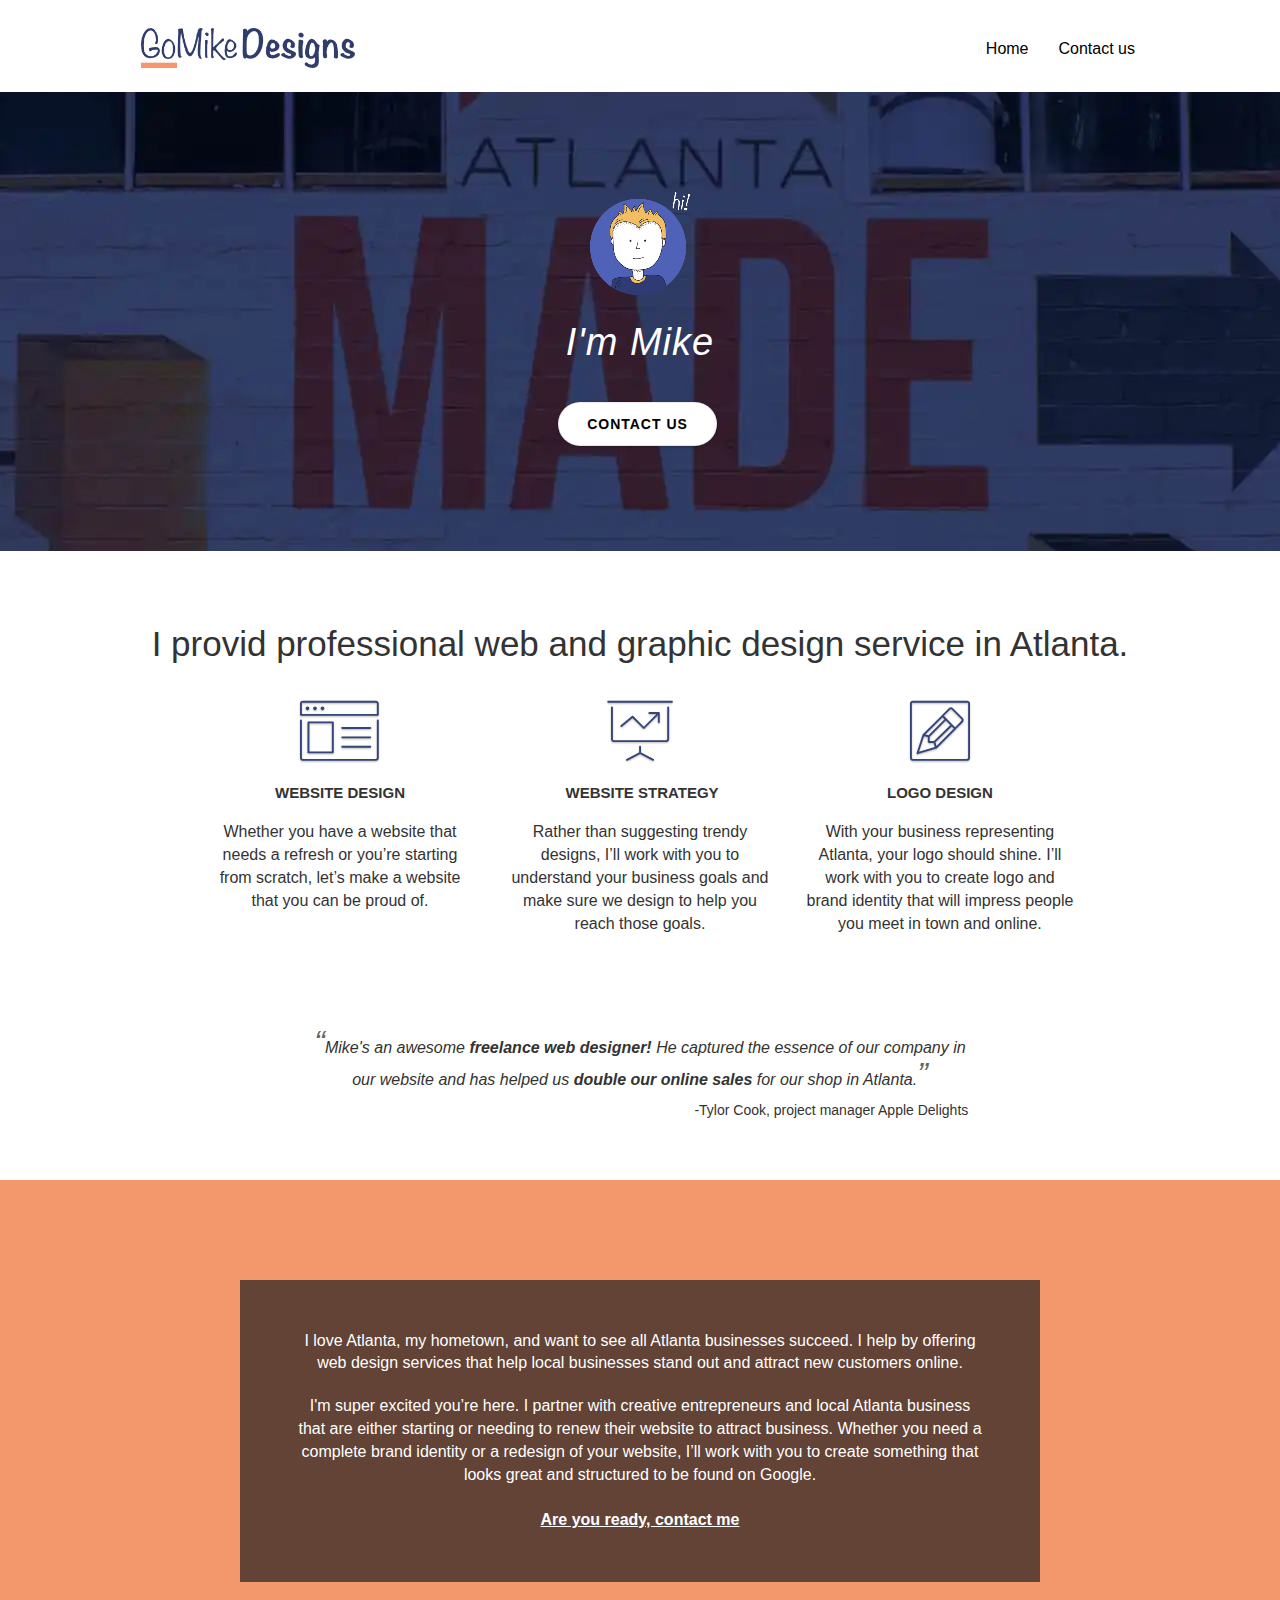
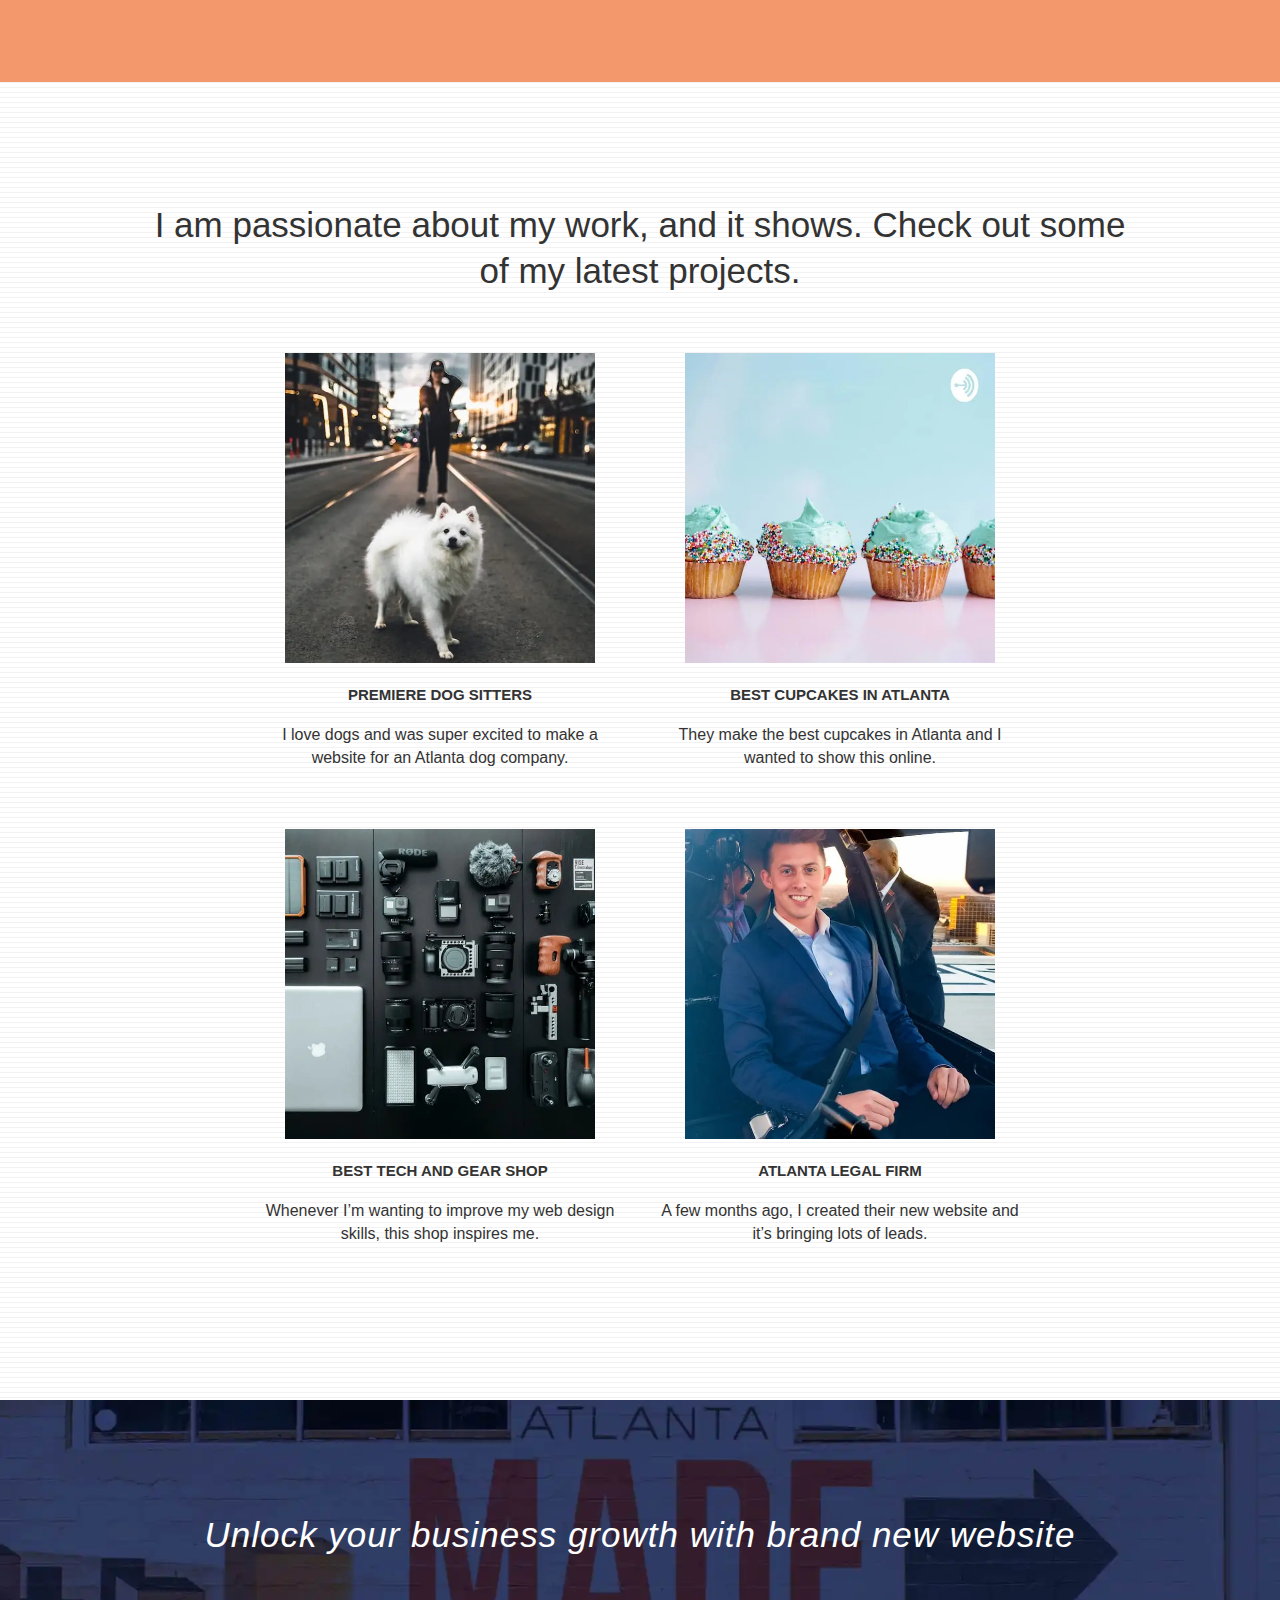
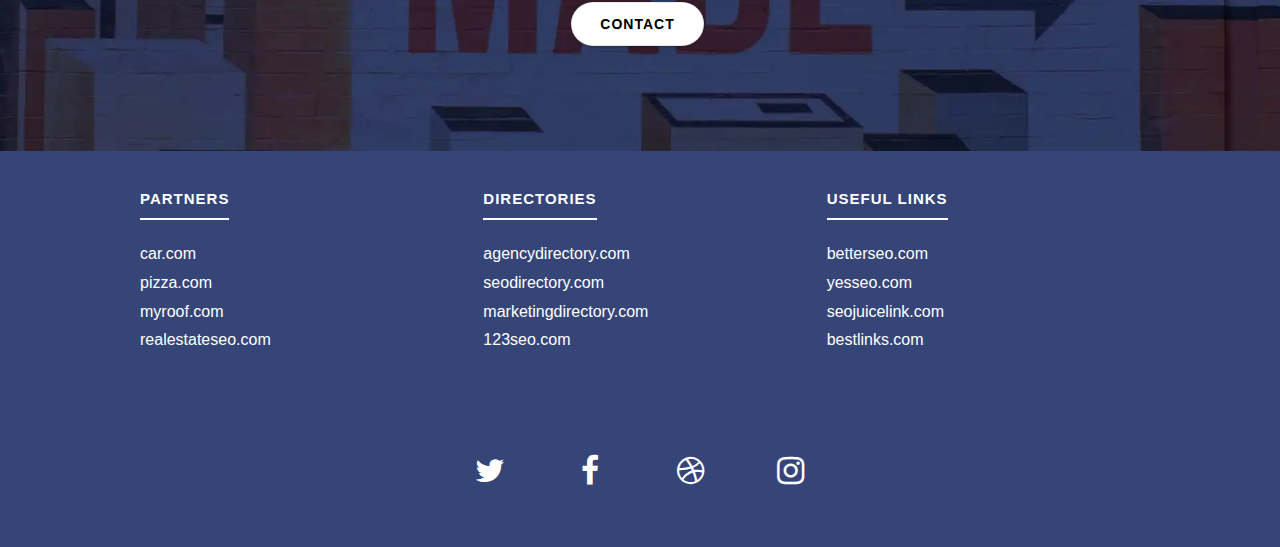
==== commit af3f0243: "Images converted to .webp format" ====
--- a/index.html
+++ b/index.html
@@ -162,7 +162,7 @@
 					</div>
 					<div class="row tight-width-whitespace portfolio-row">
 						<div class="col-sm-6">
-							<a href="#" data-lightbox="img/Premier-dog-sitter.jpg" data-gallery-id="gallery-1" data-caption="Premier dog sitter in Atlanta" data-frame="snapshot-lb"><img src="img/Premier-dog-sitter.jpg" class="img-responsive portfolio-thumb" alt="Premier dog sitter in Atlanta" height="400" width="400"/></a>
+							<a href="#" data-lightbox="img/Premier-dog-sitter.webp" data-gallery-id="gallery-1" data-caption="Premier dog sitter in Atlanta" data-frame="snapshot-lb"><img src="img/Premier-dog-sitter.webp" class="img-responsive portfolio-thumb" alt="Premier dog sitter in Atlanta" height="400" width="400"/></a>
 							<h3 class="mg-md text-center">
 								Premiere Dog Sitters
 							</h3>
@@ -171,7 +171,7 @@
 							</p>
 						</div>
 						<div class="col-sm-6">
-							<a href="#" data-lightbox="img/cupcakes-in-atlanta.jpg" data-gallery-id="gallery-1" data-caption="Best cupcakes in atlanta" data-frame="snapshot-lb"><img src="img/cupcakes-in-atlanta.jpg" class="img-responsive portfolio-thumb" alt="Best cupcakes in atlanta" height="400" width="400"/></a>
+							<a href="#" data-lightbox="img/cupcakes-in-atlanta.webp" data-gallery-id="gallery-1" data-caption="Best cupcakes in atlanta" data-frame="snapshot-lb"><img src="img/cupcakes-in-atlanta.webp" class="img-responsive portfolio-thumb" alt="Best cupcakes in atlanta" height="400" width="400"/></a>
 							<h3 class="mg-md text-center">
 								Best cupcakes in atlanta
 							</h3>
@@ -182,7 +182,7 @@
 					</div>
 					<div class="row tight-width-whitespace portfolio-row">
 						<div class="col-sm-6">
-							<a href="#" data-lightbox="img/tech-and-gear-shop.jpg" data-gallery-id="gallery-1" data-caption="Best tech and gear shop in Atlanta" data-frame="snapshot-lb"><img src="img/tech-and-gear-shop.jpg" class="img-responsive portfolio-thumb" alt="Best tech and gear shop in Atlanta" height="400" width="400"/></a>
+							<a href="#" data-lightbox="img/tech-and-gear-shop.webp" data-gallery-id="gallery-1" data-caption="Best tech and gear shop in Atlanta" data-frame="snapshot-lb"><img src="img/tech-and-gear-shop.webp" class="img-responsive portfolio-thumb" alt="Best tech and gear shop in Atlanta" height="400" width="400"/></a>
 							<h3 class="mg-md text-center">
 								Best tech and gear shop
 							</h3>
@@ -191,7 +191,7 @@
 							</p>
 						</div>
 						<div class="col-sm-6">
-							<a href="#" data-lightbox="img/atlanta-legal-firm.jpg" data-gallery-id="gallery-1" data-caption="Atlanta's legal website generates 30% more clients after web redesign" data-frame="snapshot-lb"><img src="img/atlanta-legal-firm.jpg" class="img-responsive portfolio-thumb" alt="Atlanta legal firm" height="400" width="400"/></a>
+							<a href="#" data-lightbox="img/atlanta-legal-firm.webp" data-gallery-id="gallery-1" data-caption="Atlanta's legal website generates 30% more clients after web redesign" data-frame="snapshot-lb"><img src="img/atlanta-legal-firm.webp" class="img-responsive portfolio-thumb" alt="Atlanta legal firm" height="400" width="400"/></a>
 							<h3 class="mg-md text-center">
 								Atlanta legal firm
 							</h3>
--- a/style.css
+++ b/style.css
@@ -1 +1 @@
-body{margin:0;padding:0;background:#fff;overflow-x:hidden}.logo{height:40px;width:auto}a,button{transition:all 0.3s ease-in-out;outline:none}a:hover{text-decoration:none;cursor:pointer}#page-loading-blocs-notifaction{position:fixed;top:0;bottom:0;width:100%;z-index:100000;background:#fff url(img/pageload-spinner.gif) no-repeat center center}.bloc{width:100%;clear:both;background:50% 50% no-repeat;padding:0 50px;background-size:cover;position:relative}.bloc .container{padding-left:0;padding-right:0}.bloc-lg{padding:100px 50px}.bloc-md{padding:50px}.bloc-sm{padding:20px 50px}.bg-center,.bg-l-edge,.bg-r-edge,.bg-t-edge,.bg-b-edge,.bg-tl-edge,.bg-bl-edge,.bg-tr-edge,.bg-br-edge,.bg-repeat{background-size:auto}.bg-repeat{background:repeat}.bg-t-edge{background:top no-repeat}.bloc-bg-texture::before{content:"";background-size:2px 2px;position:absolute;top:0;bottom:0;left:0;right:0}.b-parallax{background-attachment:fixed}.d-bloc{color:rgba(255,255,255,.7)}.d-bloc button:hover{color:rgba(255,255,255,.9)}.d-bloc .icon-round,.d-bloc .icon-square,.d-bloc .icon-rounded,.d-bloc .icon-semi-rounded-a,.d-bloc .icon-semi-rounded-b{border-color:rgba(255,255,255,.9)}.d-bloc .divider-h span{border-color:rgba(255,255,255,.2)}.d-bloc .a-btn,.d-bloc .navbar a,.d-bloc .navbar-brand,.d-bloc a .icon-sm,.d-bloc a .icon-md,.d-bloc a .icon-lg,.d-bloc a .icon-xl,.d-bloc h1 a,.d-bloc h2 a,.d-bloc h3 a,.d-bloc h4 a,.d-bloc h5 a,.d-bloc h6 a,.d-bloc p a{color:rgba(255,255,255,1)}.d-bloc .a-btn:hover,.d-bloc .navbar a:hover,.d-bloc .navbar-brand:hover,.d-bloc a:hover .icon-sm,.d-bloc a:hover .icon-md,.d-bloc a:hover .icon-lg,.d-bloc a:hover .icon-xl,.d-bloc h1 a:hover,.d-bloc h2 a:hover,.d-bloc h3 a:hover,.d-bloc h4 a:hover,.d-bloc h5 a:hover,.d-bloc h6 a:hover,.d-bloc p a:hover{color:rgba(255,255,255,.6)}.d-bloc .navbar-toggle .icon-bar{background:rgba(255,255,255,1)}.d-bloc .btn-wire,.d-bloc .btn-wire:hover{color:rgba(255,255,255,1);border-color:rgba(255,255,255,1)}.d-bloc .panel{color:rgba(0,0,0,.5)}.d-bloc .panel button:hover{color:rgba(0,0,0,.7)}.d-bloc .panel icon{border-color:rgba(0,0,0,.7)}.d-bloc .panel .divider-h span{border-color:rgba(0,0,0,.1)}.d-bloc .panel .a-btn{color:rgba(0,0,0,.6)}.d-bloc .panel .a-btn:hover{color:rgba(0,0,0,1)}.d-bloc .panel .btn-wire,.d-bloc .panel .btn-wire:hover{color:rgba(0,0,0,.7);border-color:rgba(0,0,0,.3)}.d-bloc .panel,.l-bloc{color:rgba(0,0,0,.5)}.d-bloc .panel button:hover,.l-bloc button:hover{color:rgba(0,0,0,.7)}.l-bloc .icon-round,.l-bloc .icon-square,.l-bloc .icon-rounded,.l-bloc .icon-semi-rounded-a,.l-bloc .icon-semi-rounded-b{border-color:rgba(0,0,0,.7)}.d-bloc .panel .divider-h span,.l-bloc .divider-h span{border-color:rgba(0,0,0,.1)}.d-bloc .panel .a-btn,.l-bloc .a-btn,.l-bloc .navbar a,.l-bloc .navbar-brand,.l-bloc a .icon-sm,.l-bloc a .icon-md,.l-bloc a .icon-lg,.l-bloc a .icon-xl,.l-bloc h1 a,.l-bloc h2 a,.l-bloc h3 a,.l-bloc h4 a,.l-bloc h5 a,.l-bloc h6 a,.l-bloc p a{color:rgba(0,0,0,1)}.d-bloc .panel .a-btn:hover,.l-bloc .a-btn:hover,.l-bloc .navbar a:hover,.l-bloc .navbar-brand:hover,.l-bloc a:hover .icon-sm,.l-bloc a:hover .icon-md,.l-bloc a:hover .icon-lg,.l-bloc a:hover .icon-xl,.l-bloc h1 a:hover,.l-bloc h2 a:hover,.l-bloc h3 a:hover,.l-bloc h4 a:hover,.l-bloc h5 a:hover,.l-bloc h6 a:hover,.l-bloc p a:hover{color:rgba(0,0,0,.6)}.l-bloc .navbar-toggle .icon-bar{color:rgba(0,0,0,.6)}.d-bloc .panel .btn-wire,.d-bloc .panel .btn-wire:hover,.l-bloc .btn-wire,.l-bloc .btn-wire:hover{color:rgba(0,0,0,.7);border-color:rgba(0,0,0,.3)}.voffset{margin-top:30px}.voffset-lg{margin-top:80px}.row-no-gutters{margin-right:0;margin-left:0}.row.row-no-gutters>[class^="col-"],.row.row-no-gutters>[class*=" col-"]{padding-right:0;padding-left:0}#bloc-2-services p{font-size:16px}.navbar{margin-bottom:0;z-index:1}.navbar-brand{height:auto;padding:3px 15px;font-size:25px;font-weight:400;font-weight:600;line-height:44px}.navbar-brand img{max-height:200px;margin:0 5px 0 0;display:inline}.navbar-brand img[src$="svg"]{min-width:100px}.nav-center .navbar-brand img{margin:0}.navbar .nav{padding-top:2px;margin-right:-16px;float:right;z-index:1}.nav>li{float:left;margin-top:4px;font-size:16px}.navbar-nav .open .dropdown-menu>li>a{text-align:inherit}.nav>li a:hover,.nav>li a:focus{background:transparent}.navbar-toggle{margin:10px 10px 0 0;border:0}.navbar-toggle:hover{background:transparent}.navbar-toggle .icon-bar{background-color:rgba(0,0,0,.5);width:26px}.nav-invert .navbar .nav{float:left}.nav-invert .navbar-header,.nav-invert .navbar-brand{float:right;position:relative;z-index:2}.footer-content{display:flex;justify-content:space-between}.col-sm-4 .footer-title{display:inline-block;color:#fff;padding-bottom:10px;margin-bottom:20px;border-bottom:2px solid #fff;letter-spacing:1px}.col-sm-4 ul{margin:0;padding:0}.col-sm-4 ul li{list-style:none;padding:3px 0}.col-sm-4 ul li a{text-decoration:none;color:#fff;font-size:16px}@media (min-width:768px){.site-navigation{position:absolute;top:50%;right:20px;transform:translate(0,-50%)}.nav>li .dropdown-menu a,.nav>li .dropdown-menu a:hover{color:#484848}.nav-invert .site-navigation{left:0;right:0}.nav-center{text-align:center}.nav-center .navbar-header{width:100%}.nav-center .navbar-header,.nav-center .navbar-brand,.nav-center .nav>li{float:none;display:inline-block}.nav-center .site-navigation{position:relative;width:100%;right:0;margin-right:0;margin-top:20px}.nav-center.mini-nav .navbar-toggle{float:none;margin:10px auto 0}}.nav>li>.dropdown a{background:none;display:block;padding:14px 15px}nav .caret{margin:0 5px}.dropdown-menu .dropdown-menu{top:-8px;left:100%}.dropdown-menu .dropmenu-flow-right{top:100%;left:0;margin-left:-1px;border-top-left-radius:0;border-top-right-radius:0}.dropdown-menu .dropdown span{border:4px solid #000;border-top-color:transparent;border-right-color:transparent;border-bottom-color:transparent;margin:6px -5px 0 0;float:right}.mg-md{margin-top:10px;margin-bottom:20px}.mg-lg{margin-top:10px;margin-bottom:40px}.btn{margin:0 5px 5px 0}.btn.pull-right{margin:0 0 5px 5px}.btn-d,.btn-d:hover,.btn-d:focus{color:#fff;background:rgba(0,0,0,.3)}button{outline:none}.btn-rd{border-radius:40px}.btn-clean{border:1px solid rgba(0,0,0,.08);border-bottom-color:rgba(0,0,0,.1);text-shadow:0 1px 0 rgba(0,0,1,.1);box-shadow:0 1px 3px rgba(0,0,1,.25),inset 0 1px 0 0 rgba(255,255,255,.15)}.icon-md{font-size:30px}.icon-lg{font-size:60px}.sm-shadow{text-shadow:0 1px 2px rgba(0,0,0,.3)}.panel-sq,.panel-sq .panel-heading,.panel-sq .panel-footer{border-radius:0}.panel-rd{border-radius:30px}.panel-rd .panel-heading{border-radius:29px 29px 0 0}.panel-rd .panel-footer{border-radius:0 0 29px 29px}.form-control{border-color:rgba(0,0,0,.1);box-shadow:none}.scrollToTop{width:40px;height:40px;position:fixed;bottom:20px;right:20px;opacity:0;z-index:500;transition:all 0.3s ease-in-out}.scrollToTop span{margin-top:6px}.showScrollTop{font-size:14px;opacity:1}span.fa-chevron-up{color:#fff}a[data-lightbox]{position:relative;display:block;text-align:center;padding:0 30px}a[data-lightbox]:hover::before{content:"+";font-family:"HelveticaNeue-Light","Helvetica Neue Light","Helvetica Neue",Helvetica,Arial;font-size:32px;width:50px;height:50px;margin-left:-25px;border-radius:50%;background:rgba(0,0,0,.6);color:#fff;font-weight:100;z-index:1;position:absolute;top:50%;transform:translateY(-50%)}a[data-lightbox]:hover img{opacity:.6;animation-fill-mode:none}#lightbox-modal{display:flex;align-items:center}#lightbox-modal .modal-dialog{width:90%;max-width:900px;margin:0 auto 0}#lightbox-modal .modal-dialog img{max-height:90vh;margin:0 auto}.lightbox-caption{padding:20px;color:#fff;background:rgba(0,0,0,.5);position:absolute;left:15px;right:15px;bottom:5px}.close-lightbox{color:#fff;font-size:30px;position:absolute;top:20px;right:20px;z-index:20;background:rgba(0,0,0,.5);border:none;line-height:30px;padding:0 9px 5px;opacity:.3}.close-lightbox:hover,.next-lightbox:hover,.prev-lightbox:hover{opacity:1;color:#fff}.next-lightbox,.prev-lightbox{font-size:20px;color:rgba(255,255,255,.9);background:rgba(0,0,0,.5);transition:all 0.2s ease-in-out;position:absolute;top:45%;z-index:1;opacity:.4}.next-lightbox{padding:6px 8px 1px 13px;right:25px}.prev-lightbox{padding:6px 13px 1px 10px;left:25px}.snapshot-lb .modal-body{padding-bottom:45px}.snapshot-lb .lightbox-caption{padding:0;color:rgba(0,0,0,.5);background:none}h1,h2,h3,h4,h5,h6,p,label,.btn,a{font-family:helvetica,Arial;font-weight:400;color:#333}.container{max-width:1000px}.hero-bloc-text{font-size:38px}.hero-bloc-text-sub{font-size:36px}.statement-bloc-text{line-height:26px;font-style:italic;font-size:20px;text-align:center;font-weight:lighter;max-width:520px;margin:auto auto auto auto}p{font-size:16px}.tight-width-whitespace{max-width:800px;margin:auto auto auto auto}.h1{font-size:20px;font-family:"Open Sans",Arial}.cta-hero{margin-top:22px;color:#fff;text-transform:uppercase;padding:12px 28px 12px 28px;font-size:1em;font-weight:700}.social{display:flex;justify-content:space-around;max-width:400px;margin:50px auto 20px auto;font-size:32px}.social a{color:#fff}h2{font-size:35px;line-height:1.3em}h3{font-size:15px;text-transform:uppercase;font-weight:700;color:#333}.med-width-whitespace{max-width:900px;margin:auto auto auto auto;box-shadow:0 0 0 #000}h1{color:#333}h4{color:#333}.icons{margin-bottom:14px;margin-top:24px}.white{color:#fff}.portfolio-thumb{margin-bottom:24px}.portfolio-row{margin-bottom:44px;margin-top:50px}.avatar{box-shadow:0 4px 9px rgba(0,0,0,.3)}.black-background{background-color:rgba(35,31,32,.7);padding:40px 40px 40px 40px}.bold-link{font-weight:900;text-decoration:underline}.service-header{font-size:15px;font-weight:700;text-transform:uppercase}.bgc-white{background-color:#fff}.bgc-dark-slate-blue{background-color:#364577}.bgc-atomic-tangerine{background-color:#f3976c}.tc-white{color:#fff;font-style:italic;letter-spacing:1px;line-height:inherit}.btn-atomic-tangerine{background:#fff;color:#000;letter-spacing:1px}.btn-atomic-tangerine:hover{background:#c27956;color:#fff}.ltc-white{color:#fff}.ltc-white:hover{color:#ccc}.ltc-atomic-tangerine{color:#f3976c}.ltc-atomic-tangerine:hover{color:#c27956}.icon-dark-slate-blue{color:#364577;border-color:#364577}.bg-dots-bg{background-image:url(img/dots-bg.png)}.bg-lines-h2-bg{background-image:url(img/lines-h2-bg.png)}.bg-atlanta-20made-20sign{background-image:url(img/bg-blue.jpg)}.bg-atlanta-20made-20sign-20orange{background-image:url(img/bg-orange.jpg)}.strong{font-weight:700}.quote{font-style:italic;line-height:1}.quote::before{content:open-quote;font-size:32px;color:#656565}.quote::after{content:close-quote;font-size:32px;color:#656565}#bloc-2-services p.quote-author{text-align:right;font-size:14px}p.tc-white,p.white{font-weight:400;font-style:normal;letter-spacing:normal}@media (max-width:1024px){.bloc{padding-left:20px;padding-right:20px}.bloc.full-width-bloc,.bloc-tile-2.full-width-bloc .container,.bloc-tile-3.full-width-bloc .container,.bloc-tile-4.full-width-bloc .container{padding-left:0;padding-right:0}}@media (max-width:992px) and (min-width:768px){.navbar .nav{max-width:80%}.nav-center.navbar .nav{max-width:100%}}@media only screen and (min-width:768px) and (max-width:1024px) and (orientation:landscape){.b-parallax{background-attachment:scroll}}@media (max-width:991px){.container{width:100%}.b-parallax{background-attachment:scroll}.page-container,#hero-bloc{overflow-x:hidden;position:relative}.bloc-group,.bloc-group .bloc{display:block;width:100%}.bloc-fill-screen .fill-bloc-top-edge,.bloc-fill-screen .fill-bloc-bottom-edge{padding:0 20px}}@media (max-width:767px){.page-container{overflow-x:hidden;position:relative}h1,h2,h3,h4,h5,h6,p,#disqus_thread{padding-left:10px;padding-right:10px}.b-parallax{background-attachment:scroll}.navbar .nav{padding-top:0;border-top:1px solid rgba(0,0,0,.2);float:none}.navbar.row{margin-left:0;margin-right:0}.site-navigation{position:inherit;transform:none}.nav>li{margin-top:0;border-bottom:1px solid rgba(0,0,0,.1);background:rgba(0,0,0,.05);text-align:left;padding-left:15px;width:100%}.nav>li:hover{background:rgba(0,0,0,.08)}.dropdown .dropdown a .caret{float:none;margin:5px 0 0 10px;border:4px solid #000;border-bottom-color:transparent;border-right-color:transparent;border-left-color:transparent}#hero-bloc .navbar .nav{background:rgba(0,0,0,.8)}#hero-bloc .navbar .nav a{color:rgba(255,255,255,.6)}.hero{padding:50px 0}.hero-nav{left:-1px;right:-1px}.navbar-collapse{padding:0;overflow-x:hidden;box-shadow:none}.navbar-brand img{max-height:40px;width:auto}.nav-invert .navbar-header{float:none;width:100%}.nav-invert .navbar-toggle{float:left;margin-left:10px}.bloc{padding-left:0;padding-right:0}.bloc-xxl,.bloc-xl,.bloc-lg{padding:40px 0}.bloc-sm,.bloc-md{padding-left:0;padding-right:0}.bloc-tile-2 .container,.bloc-tile-3 .container,.bloc-tile-4 .container,.bloc-fill-screen .fill-bloc-top-edge,.bloc-fill-screen .fill-bloc-bottom-edge{padding-left:0;padding-right:0}.a-block{padding:0 10px}.btn-dwn{display:none}.voffset{margin-top:5px}.voffset-md{margin-top:20px}.voffset-lg{margin-top:30px}form{padding:5px}.close-lightbox{display:inline-block}.blocsapp-device-iphone5{background-size:216px 425px;padding-top:60px;width:216px;height:425px}.blocsapp-device-iphone5 img{width:180px;height:320px}}@media (max-width:400px){.bloc{padding-left:0;padding-right:0}}@media (max-width:767px){.bloc-mob-center-text{text-align:center}.bg-atlanta-20made-20sign{background-image:url(img/bg-blue-mobile.jpg)}.bg-atlanta-20made-20sign-20orange{background-image:url(img/bg-orange-mobile.jpg)}.footer-content{flex-direction:column;text-align:center}}+body{margin:0;padding:0;background:#fff;overflow-x:hidden}.logo{height:40px;width:auto}a,button{transition:all 0.3s ease-in-out;outline:none}a:hover{text-decoration:none;cursor:pointer}#page-loading-blocs-notifaction{position:fixed;top:0;bottom:0;width:100%;z-index:100000;background:#fff url(img/pageload-spinner.gif) no-repeat center center}.bloc{width:100%;clear:both;background:50% 50% no-repeat;padding:0 50px;background-size:cover;position:relative}.bloc .container{padding-left:0;padding-right:0}.bloc-lg{padding:100px 50px}.bloc-md{padding:50px}.bloc-sm{padding:20px 50px}.bg-center,.bg-l-edge,.bg-r-edge,.bg-t-edge,.bg-b-edge,.bg-tl-edge,.bg-bl-edge,.bg-tr-edge,.bg-br-edge,.bg-repeat{background-size:auto}.bg-repeat{background:repeat}.bg-t-edge{background:top no-repeat}.bloc-bg-texture::before{content:"";background-size:2px 2px;position:absolute;top:0;bottom:0;left:0;right:0}.b-parallax{background-attachment:fixed}.d-bloc{color:rgba(255,255,255,.7)}.d-bloc button:hover{color:rgba(255,255,255,.9)}.d-bloc .icon-round,.d-bloc .icon-square,.d-bloc .icon-rounded,.d-bloc .icon-semi-rounded-a,.d-bloc .icon-semi-rounded-b{border-color:rgba(255,255,255,.9)}.d-bloc .divider-h span{border-color:rgba(255,255,255,.2)}.d-bloc .a-btn,.d-bloc .navbar a,.d-bloc .navbar-brand,.d-bloc a .icon-sm,.d-bloc a .icon-md,.d-bloc a .icon-lg,.d-bloc a .icon-xl,.d-bloc h1 a,.d-bloc h2 a,.d-bloc h3 a,.d-bloc h4 a,.d-bloc h5 a,.d-bloc h6 a,.d-bloc p a{color:rgba(255,255,255,1)}.d-bloc .a-btn:hover,.d-bloc .navbar a:hover,.d-bloc .navbar-brand:hover,.d-bloc a:hover .icon-sm,.d-bloc a:hover .icon-md,.d-bloc a:hover .icon-lg,.d-bloc a:hover .icon-xl,.d-bloc h1 a:hover,.d-bloc h2 a:hover,.d-bloc h3 a:hover,.d-bloc h4 a:hover,.d-bloc h5 a:hover,.d-bloc h6 a:hover,.d-bloc p a:hover{color:rgba(255,255,255,.6)}.d-bloc .navbar-toggle .icon-bar{background:rgba(255,255,255,1)}.d-bloc .btn-wire,.d-bloc .btn-wire:hover{color:rgba(255,255,255,1);border-color:rgba(255,255,255,1)}.d-bloc .panel{color:rgba(0,0,0,.5)}.d-bloc .panel button:hover{color:rgba(0,0,0,.7)}.d-bloc .panel icon{border-color:rgba(0,0,0,.7)}.d-bloc .panel .divider-h span{border-color:rgba(0,0,0,.1)}.d-bloc .panel .a-btn{color:rgba(0,0,0,.6)}.d-bloc .panel .a-btn:hover{color:rgba(0,0,0,1)}.d-bloc .panel .btn-wire,.d-bloc .panel .btn-wire:hover{color:rgba(0,0,0,.7);border-color:rgba(0,0,0,.3)}.d-bloc .panel,.l-bloc{color:rgba(0,0,0,.5)}.d-bloc .panel button:hover,.l-bloc button:hover{color:rgba(0,0,0,.7)}.l-bloc .icon-round,.l-bloc .icon-square,.l-bloc .icon-rounded,.l-bloc .icon-semi-rounded-a,.l-bloc .icon-semi-rounded-b{border-color:rgba(0,0,0,.7)}.d-bloc .panel .divider-h span,.l-bloc .divider-h span{border-color:rgba(0,0,0,.1)}.d-bloc .panel .a-btn,.l-bloc .a-btn,.l-bloc .navbar a,.l-bloc .navbar-brand,.l-bloc a .icon-sm,.l-bloc a .icon-md,.l-bloc a .icon-lg,.l-bloc a .icon-xl,.l-bloc h1 a,.l-bloc h2 a,.l-bloc h3 a,.l-bloc h4 a,.l-bloc h5 a,.l-bloc h6 a,.l-bloc p a{color:rgba(0,0,0,1)}.d-bloc .panel .a-btn:hover,.l-bloc .a-btn:hover,.l-bloc .navbar a:hover,.l-bloc .navbar-brand:hover,.l-bloc a:hover .icon-sm,.l-bloc a:hover .icon-md,.l-bloc a:hover .icon-lg,.l-bloc a:hover .icon-xl,.l-bloc h1 a:hover,.l-bloc h2 a:hover,.l-bloc h3 a:hover,.l-bloc h4 a:hover,.l-bloc h5 a:hover,.l-bloc h6 a:hover,.l-bloc p a:hover{color:rgba(0,0,0,.6)}.l-bloc .navbar-toggle .icon-bar{color:rgba(0,0,0,.6)}.d-bloc .panel .btn-wire,.d-bloc .panel .btn-wire:hover,.l-bloc .btn-wire,.l-bloc .btn-wire:hover{color:rgba(0,0,0,.7);border-color:rgba(0,0,0,.3)}.voffset{margin-top:30px}.voffset-lg{margin-top:80px}.row-no-gutters{margin-right:0;margin-left:0}.row.row-no-gutters>[class^="col-"],.row.row-no-gutters>[class*=" col-"]{padding-right:0;padding-left:0}#bloc-2-services p{font-size:16px}.navbar{margin-bottom:0;z-index:1}.navbar-brand{height:auto;padding:3px 15px;font-size:25px;font-weight:400;font-weight:600;line-height:44px}.navbar-brand img{max-height:200px;margin:0 5px 0 0;display:inline}.navbar-brand img[src$="svg"]{min-width:100px}.nav-center .navbar-brand img{margin:0}.navbar .nav{padding-top:2px;margin-right:-16px;float:right;z-index:1}.nav>li{float:left;margin-top:4px;font-size:16px}.navbar-nav .open .dropdown-menu>li>a{text-align:inherit}.nav>li a:hover,.nav>li a:focus{background:transparent}.navbar-toggle{margin:10px 10px 0 0;border:0}.navbar-toggle:hover{background:transparent}.navbar-toggle .icon-bar{background-color:rgba(0,0,0,.5);width:26px}.nav-invert .navbar .nav{float:left}.nav-invert .navbar-header,.nav-invert .navbar-brand{float:right;position:relative;z-index:2}.footer-content{display:flex;justify-content:space-between}.col-sm-4 .footer-title{display:inline-block;color:#fff;padding-bottom:10px;margin-bottom:20px;border-bottom:2px solid #fff;letter-spacing:1px}.col-sm-4 ul{margin:0;padding:0}.col-sm-4 ul li{list-style:none;padding:3px 0}.col-sm-4 ul li a{text-decoration:none;color:#fff;font-size:16px}@media (min-width:768px){.site-navigation{position:absolute;top:50%;right:20px;transform:translate(0,-50%)}.nav>li .dropdown-menu a,.nav>li .dropdown-menu a:hover{color:#484848}.nav-invert .site-navigation{left:0;right:0}.nav-center{text-align:center}.nav-center .navbar-header{width:100%}.nav-center .navbar-header,.nav-center .navbar-brand,.nav-center .nav>li{float:none;display:inline-block}.nav-center .site-navigation{position:relative;width:100%;right:0;margin-right:0;margin-top:20px}.nav-center.mini-nav .navbar-toggle{float:none;margin:10px auto 0}}.nav>li>.dropdown a{background:none;display:block;padding:14px 15px}nav .caret{margin:0 5px}.dropdown-menu .dropdown-menu{top:-8px;left:100%}.dropdown-menu .dropmenu-flow-right{top:100%;left:0;margin-left:-1px;border-top-left-radius:0;border-top-right-radius:0}.dropdown-menu .dropdown span{border:4px solid #000;border-top-color:transparent;border-right-color:transparent;border-bottom-color:transparent;margin:6px -5px 0 0;float:right}.mg-md{margin-top:10px;margin-bottom:20px}.mg-lg{margin-top:10px;margin-bottom:40px}.btn{margin:0 5px 5px 0}.btn.pull-right{margin:0 0 5px 5px}.btn-d,.btn-d:hover,.btn-d:focus{color:#fff;background:rgba(0,0,0,.3)}button{outline:none}.btn-rd{border-radius:40px}.btn-clean{border:1px solid rgba(0,0,0,.08);border-bottom-color:rgba(0,0,0,.1);text-shadow:0 1px 0 rgba(0,0,1,.1);box-shadow:0 1px 3px rgba(0,0,1,.25),inset 0 1px 0 0 rgba(255,255,255,.15)}.icon-md{font-size:30px}.icon-lg{font-size:60px}.sm-shadow{text-shadow:0 1px 2px rgba(0,0,0,.3)}.panel-sq,.panel-sq .panel-heading,.panel-sq .panel-footer{border-radius:0}.panel-rd{border-radius:30px}.panel-rd .panel-heading{border-radius:29px 29px 0 0}.panel-rd .panel-footer{border-radius:0 0 29px 29px}.form-control{border-color:rgba(0,0,0,.1);box-shadow:none}.scrollToTop{width:40px;height:40px;position:fixed;bottom:20px;right:20px;opacity:0;z-index:500;transition:all 0.3s ease-in-out}.scrollToTop span{margin-top:6px}.showScrollTop{font-size:14px;opacity:1}span.fa-chevron-up{color:#fff}a[data-lightbox]{position:relative;display:block;text-align:center;padding:0 30px}a[data-lightbox]:hover::before{content:"+";font-family:"HelveticaNeue-Light","Helvetica Neue Light","Helvetica Neue",Helvetica,Arial;font-size:32px;width:50px;height:50px;margin-left:-25px;border-radius:50%;background:rgba(0,0,0,.6);color:#fff;font-weight:100;z-index:1;position:absolute;top:50%;transform:translateY(-50%)}a[data-lightbox]:hover img{opacity:.6;animation-fill-mode:none}#lightbox-modal{display:flex;align-items:center}#lightbox-modal .modal-dialog{width:90%;max-width:900px;margin:0 auto 0}#lightbox-modal .modal-dialog img{max-height:90vh;margin:0 auto}.lightbox-caption{padding:20px;color:#fff;background:rgba(0,0,0,.5);position:absolute;left:15px;right:15px;bottom:5px}.close-lightbox{color:#fff;font-size:30px;position:absolute;top:20px;right:20px;z-index:20;background:rgba(0,0,0,.5);border:none;line-height:30px;padding:0 9px 5px;opacity:.3}.close-lightbox:hover,.next-lightbox:hover,.prev-lightbox:hover{opacity:1;color:#fff}.next-lightbox,.prev-lightbox{font-size:20px;color:rgba(255,255,255,.9);background:rgba(0,0,0,.5);transition:all 0.2s ease-in-out;position:absolute;top:45%;z-index:1;opacity:.4}.next-lightbox{padding:6px 8px 1px 13px;right:25px}.prev-lightbox{padding:6px 13px 1px 10px;left:25px}.snapshot-lb .modal-body{padding-bottom:45px}.snapshot-lb .lightbox-caption{padding:0;color:rgba(0,0,0,.5);background:none}h1,h2,h3,h4,h5,h6,p,label,.btn,a{font-family:helvetica,Arial;font-weight:400;color:#333}.container{max-width:1000px}.hero-bloc-text{font-size:38px}.hero-bloc-text-sub{font-size:36px}.statement-bloc-text{line-height:26px;font-style:italic;font-size:20px;text-align:center;font-weight:lighter;max-width:520px;margin:auto auto auto auto}p{font-size:16px}.tight-width-whitespace{max-width:800px;margin:auto auto auto auto}.h1{font-size:20px;font-family:"Open Sans",Arial}.cta-hero{margin-top:22px;color:#fff;text-transform:uppercase;padding:12px 28px 12px 28px;font-size:1em;font-weight:700}.social{display:flex;justify-content:space-around;max-width:400px;margin:50px auto 20px auto;font-size:32px}.social a{color:#fff}h2{font-size:35px;line-height:1.3em}h3{font-size:15px;text-transform:uppercase;font-weight:700;color:#333}.med-width-whitespace{max-width:900px;margin:auto auto auto auto;box-shadow:0 0 0 #000}h1{color:#333}h4{color:#333}.icons{margin-bottom:14px;margin-top:24px}.white{color:#fff}.portfolio-thumb{margin-bottom:24px}.portfolio-row{margin-bottom:44px;margin-top:50px}.avatar{box-shadow:0 4px 9px rgba(0,0,0,.3)}.black-background{background-color:rgba(35,31,32,.7);padding:40px 40px 40px 40px}.bold-link{font-weight:900;text-decoration:underline}.service-header{font-size:15px;font-weight:700;text-transform:uppercase}.bgc-white{background-color:#fff}.bgc-dark-slate-blue{background-color:#364577}.bgc-atomic-tangerine{background-color:#f3976c}.tc-white{color:#fff;font-style:italic;letter-spacing:1px;line-height:inherit}.btn-atomic-tangerine{background:#fff;color:#000;letter-spacing:1px}.btn-atomic-tangerine:hover{background:#c27956;color:#fff}.ltc-white{color:#fff}.ltc-white:hover{color:#ccc}.ltc-atomic-tangerine{color:#f3976c}.ltc-atomic-tangerine:hover{color:#c27956}.icon-dark-slate-blue{color:#364577;border-color:#364577}.bg-dots-bg{background-image:url(img/dots-bg.png)}.bg-lines-h2-bg{background-image:url(img/lines-h2-bg.png)}.bg-atlanta-20made-20sign{background-image:url(img/bg-blue.webp)}.bg-atlanta-20made-20sign-20orange{background-image:url(img/bg-orange.webp)}.strong{font-weight:700}.quote{font-style:italic;line-height:1}.quote::before{content:open-quote;font-size:32px;color:#656565}.quote::after{content:close-quote;font-size:32px;color:#656565}#bloc-2-services p.quote-author{text-align:right;font-size:14px}p.tc-white,p.white{font-weight:400;font-style:normal;letter-spacing:normal}@media (max-width:1024px){.bloc{padding-left:20px;padding-right:20px}.bloc.full-width-bloc,.bloc-tile-2.full-width-bloc .container,.bloc-tile-3.full-width-bloc .container,.bloc-tile-4.full-width-bloc .container{padding-left:0;padding-right:0}}@media (max-width:992px) and (min-width:768px){.navbar .nav{max-width:80%}.nav-center.navbar .nav{max-width:100%}}@media only screen and (min-width:768px) and (max-width:1024px) and (orientation:landscape){.b-parallax{background-attachment:scroll}}@media (max-width:991px){.container{width:100%}.b-parallax{background-attachment:scroll}.page-container,#hero-bloc{overflow-x:hidden;position:relative}.bloc-group,.bloc-group .bloc{display:block;width:100%}.bloc-fill-screen .fill-bloc-top-edge,.bloc-fill-screen .fill-bloc-bottom-edge{padding:0 20px}}@media (max-width:767px){.page-container{overflow-x:hidden;position:relative}h1,h2,h3,h4,h5,h6,p,#disqus_thread{padding-left:10px;padding-right:10px}.b-parallax{background-attachment:scroll}.navbar .nav{padding-top:0;border-top:1px solid rgba(0,0,0,.2);float:none}.navbar.row{margin-left:0;margin-right:0}.site-navigation{position:inherit;transform:none}.nav>li{margin-top:0;border-bottom:1px solid rgba(0,0,0,.1);background:rgba(0,0,0,.05);text-align:left;padding-left:15px;width:100%}.nav>li:hover{background:rgba(0,0,0,.08)}.dropdown .dropdown a .caret{float:none;margin:5px 0 0 10px;border:4px solid #000;border-bottom-color:transparent;border-right-color:transparent;border-left-color:transparent}#hero-bloc .navbar .nav{background:rgba(0,0,0,.8)}#hero-bloc .navbar .nav a{color:rgba(255,255,255,.6)}.hero{padding:50px 0}.hero-nav{left:-1px;right:-1px}.navbar-collapse{padding:0;overflow-x:hidden;box-shadow:none}.navbar-brand img{max-height:40px;width:auto}.nav-invert .navbar-header{float:none;width:100%}.nav-invert .navbar-toggle{float:left;margin-left:10px}.bloc{padding-left:0;padding-right:0}.bloc-xxl,.bloc-xl,.bloc-lg{padding:40px 0}.bloc-sm,.bloc-md{padding-left:0;padding-right:0}.bloc-tile-2 .container,.bloc-tile-3 .container,.bloc-tile-4 .container,.bloc-fill-screen .fill-bloc-top-edge,.bloc-fill-screen .fill-bloc-bottom-edge{padding-left:0;padding-right:0}.a-block{padding:0 10px}.btn-dwn{display:none}.voffset{margin-top:5px}.voffset-md{margin-top:20px}.voffset-lg{margin-top:30px}form{padding:5px}.close-lightbox{display:inline-block}.blocsapp-device-iphone5{background-size:216px 425px;padding-top:60px;width:216px;height:425px}.blocsapp-device-iphone5 img{width:180px;height:320px}}@media (max-width:400px){.bloc{padding-left:0;padding-right:0}}@media (max-width:767px){.bloc-mob-center-text{text-align:center}.bg-atlanta-20made-20sign{background-image:url(img/bg-blue-mobile.webp)}.bg-atlanta-20made-20sign-20orange{background-image:url(img/bg-orange-mobile.webp)}.footer-content{flex-direction:column;text-align:center}}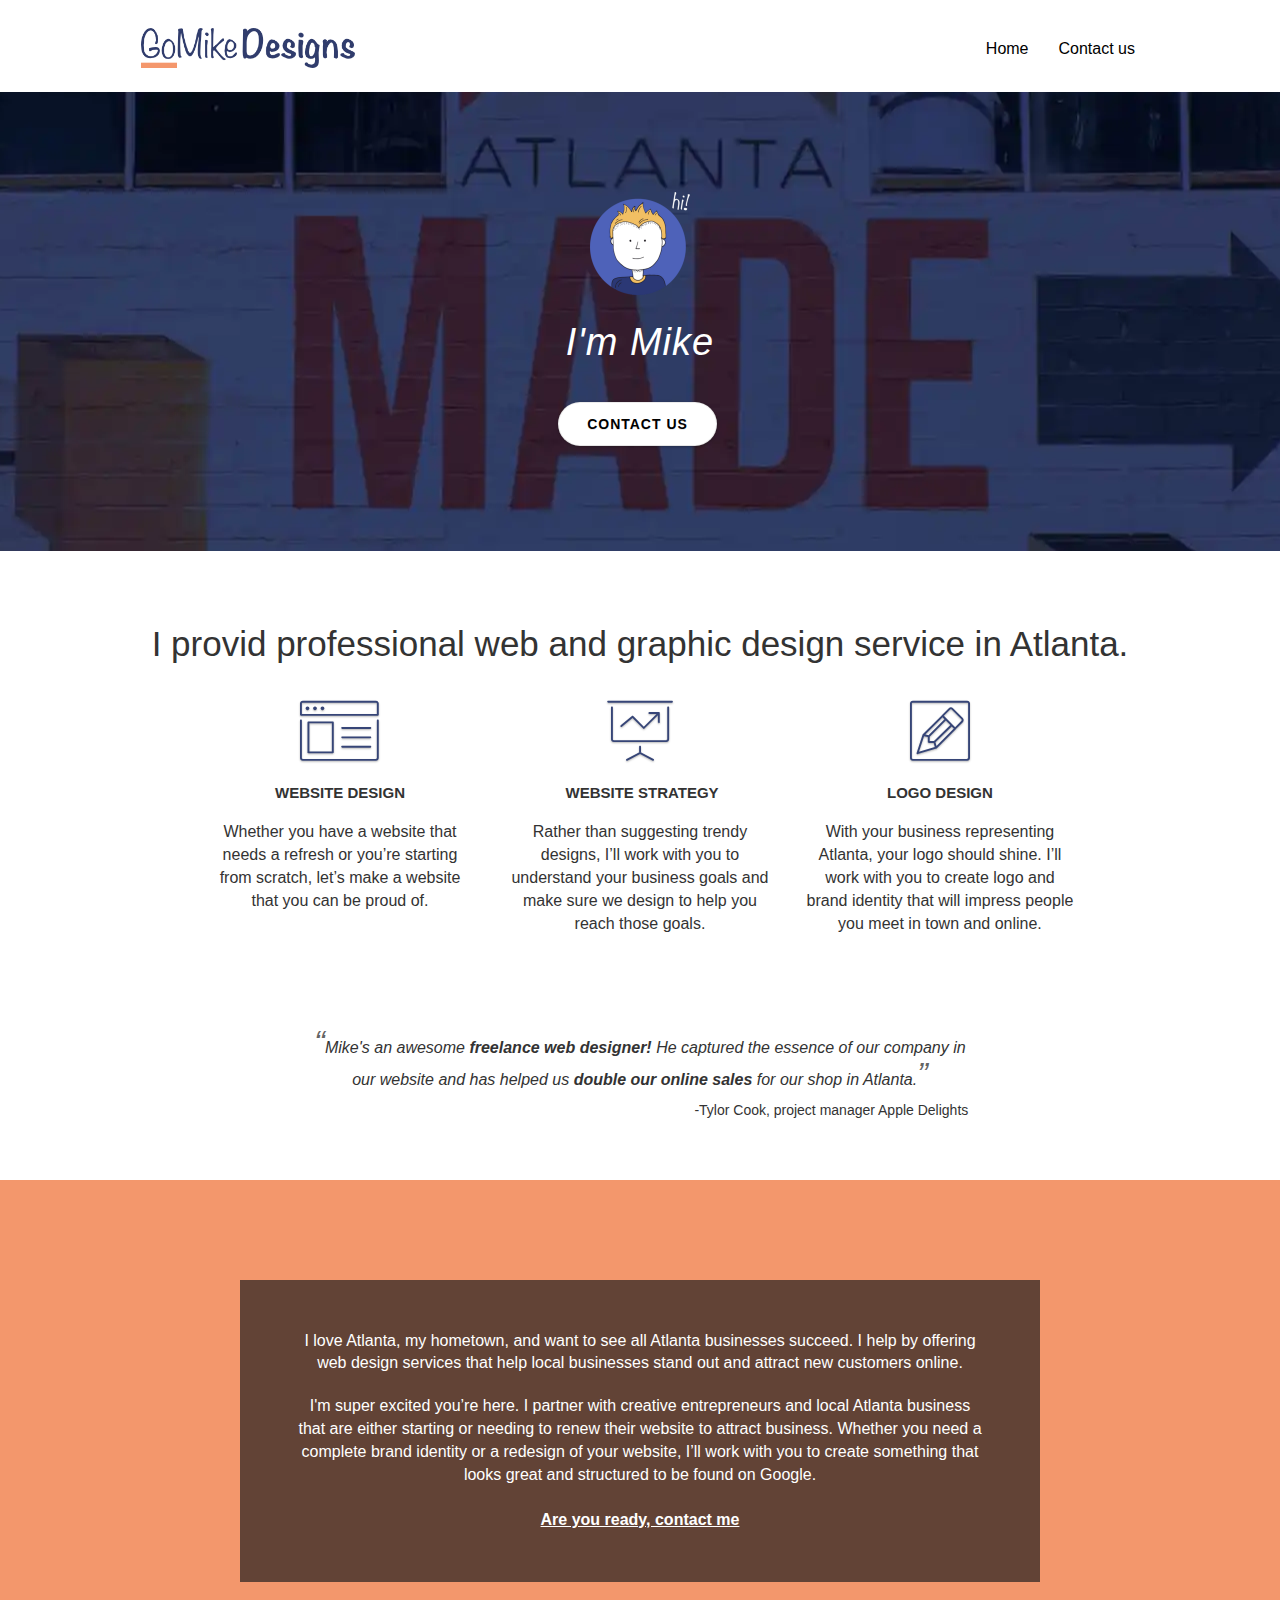
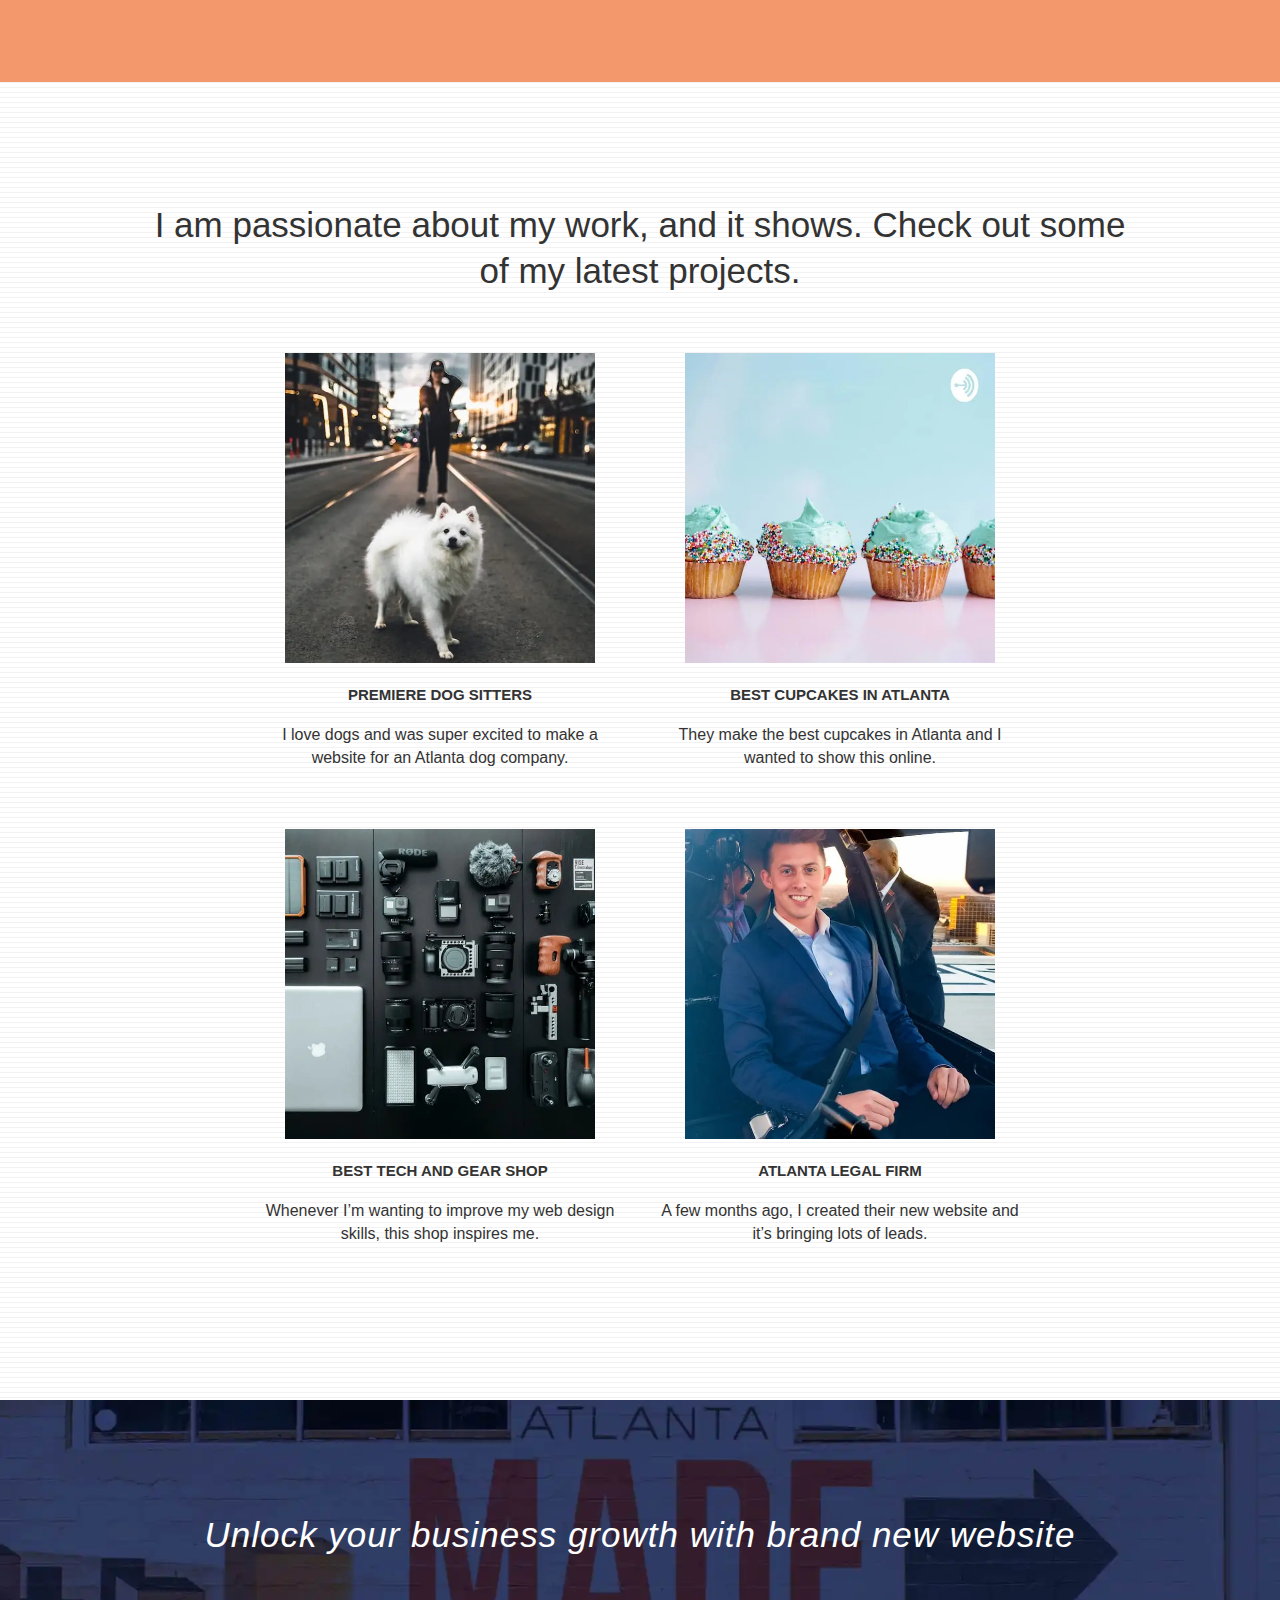
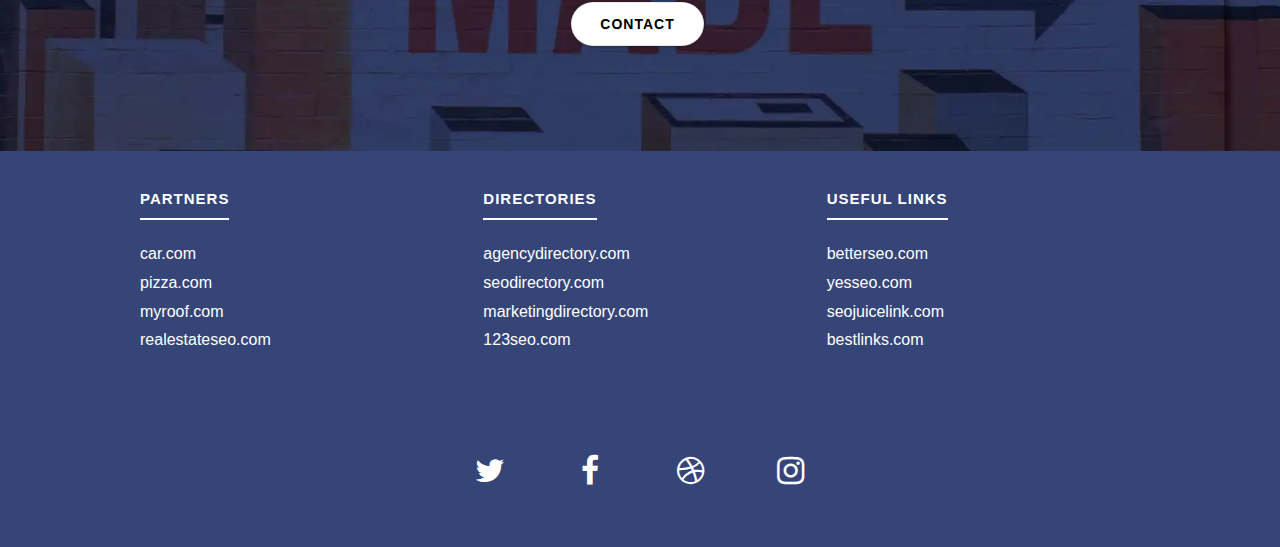
==== commit f18c8ca6: "CSS file and profile picture updated" ====
--- a/index.html
+++ b/index.html
@@ -71,7 +71,7 @@
 				<div class="container bloc-lg">
 					<div class="row tight-width-whitespace">
 						<div class="col-sm-12">
-							<img src="img/Mike-profile-image.png" class="center-block image-resize-mode" width="100" height="103" alt="Mike profile photo, the web designer in Atlanta" />
+							<img src="img/Mike-profile-image.png" class="center-block image-resize-mode" width="200" height="206" alt="Mike profile photo, the web designer in Atlanta" />
 							<h1 class="text-center hero-bloc-text tc-white ">I'm Mike</h1>
 							<div class="text-center">
 								<a href="contact-us.html" class="btn btn-lg btn-clean btn-rd cta-hero btn-atomic-tangerine" id="cta-hero">Contact us</a>
--- a/style.css
+++ b/style.css
@@ -1 +1,2 @@
-body{margin:0;padding:0;background:#fff;overflow-x:hidden}.logo{height:40px;width:auto}a,button{transition:all 0.3s ease-in-out;outline:none}a:hover{text-decoration:none;cursor:pointer}#page-loading-blocs-notifaction{position:fixed;top:0;bottom:0;width:100%;z-index:100000;background:#fff url(img/pageload-spinner.gif) no-repeat center center}.bloc{width:100%;clear:both;background:50% 50% no-repeat;padding:0 50px;background-size:cover;position:relative}.bloc .container{padding-left:0;padding-right:0}.bloc-lg{padding:100px 50px}.bloc-md{padding:50px}.bloc-sm{padding:20px 50px}.bg-center,.bg-l-edge,.bg-r-edge,.bg-t-edge,.bg-b-edge,.bg-tl-edge,.bg-bl-edge,.bg-tr-edge,.bg-br-edge,.bg-repeat{background-size:auto}.bg-repeat{background:repeat}.bg-t-edge{background:top no-repeat}.bloc-bg-texture::before{content:"";background-size:2px 2px;position:absolute;top:0;bottom:0;left:0;right:0}.b-parallax{background-attachment:fixed}.d-bloc{color:rgba(255,255,255,.7)}.d-bloc button:hover{color:rgba(255,255,255,.9)}.d-bloc .icon-round,.d-bloc .icon-square,.d-bloc .icon-rounded,.d-bloc .icon-semi-rounded-a,.d-bloc .icon-semi-rounded-b{border-color:rgba(255,255,255,.9)}.d-bloc .divider-h span{border-color:rgba(255,255,255,.2)}.d-bloc .a-btn,.d-bloc .navbar a,.d-bloc .navbar-brand,.d-bloc a .icon-sm,.d-bloc a .icon-md,.d-bloc a .icon-lg,.d-bloc a .icon-xl,.d-bloc h1 a,.d-bloc h2 a,.d-bloc h3 a,.d-bloc h4 a,.d-bloc h5 a,.d-bloc h6 a,.d-bloc p a{color:rgba(255,255,255,1)}.d-bloc .a-btn:hover,.d-bloc .navbar a:hover,.d-bloc .navbar-brand:hover,.d-bloc a:hover .icon-sm,.d-bloc a:hover .icon-md,.d-bloc a:hover .icon-lg,.d-bloc a:hover .icon-xl,.d-bloc h1 a:hover,.d-bloc h2 a:hover,.d-bloc h3 a:hover,.d-bloc h4 a:hover,.d-bloc h5 a:hover,.d-bloc h6 a:hover,.d-bloc p a:hover{color:rgba(255,255,255,.6)}.d-bloc .navbar-toggle .icon-bar{background:rgba(255,255,255,1)}.d-bloc .btn-wire,.d-bloc .btn-wire:hover{color:rgba(255,255,255,1);border-color:rgba(255,255,255,1)}.d-bloc .panel{color:rgba(0,0,0,.5)}.d-bloc .panel button:hover{color:rgba(0,0,0,.7)}.d-bloc .panel icon{border-color:rgba(0,0,0,.7)}.d-bloc .panel .divider-h span{border-color:rgba(0,0,0,.1)}.d-bloc .panel .a-btn{color:rgba(0,0,0,.6)}.d-bloc .panel .a-btn:hover{color:rgba(0,0,0,1)}.d-bloc .panel .btn-wire,.d-bloc .panel .btn-wire:hover{color:rgba(0,0,0,.7);border-color:rgba(0,0,0,.3)}.d-bloc .panel,.l-bloc{color:rgba(0,0,0,.5)}.d-bloc .panel button:hover,.l-bloc button:hover{color:rgba(0,0,0,.7)}.l-bloc .icon-round,.l-bloc .icon-square,.l-bloc .icon-rounded,.l-bloc .icon-semi-rounded-a,.l-bloc .icon-semi-rounded-b{border-color:rgba(0,0,0,.7)}.d-bloc .panel .divider-h span,.l-bloc .divider-h span{border-color:rgba(0,0,0,.1)}.d-bloc .panel .a-btn,.l-bloc .a-btn,.l-bloc .navbar a,.l-bloc .navbar-brand,.l-bloc a .icon-sm,.l-bloc a .icon-md,.l-bloc a .icon-lg,.l-bloc a .icon-xl,.l-bloc h1 a,.l-bloc h2 a,.l-bloc h3 a,.l-bloc h4 a,.l-bloc h5 a,.l-bloc h6 a,.l-bloc p a{color:rgba(0,0,0,1)}.d-bloc .panel .a-btn:hover,.l-bloc .a-btn:hover,.l-bloc .navbar a:hover,.l-bloc .navbar-brand:hover,.l-bloc a:hover .icon-sm,.l-bloc a:hover .icon-md,.l-bloc a:hover .icon-lg,.l-bloc a:hover .icon-xl,.l-bloc h1 a:hover,.l-bloc h2 a:hover,.l-bloc h3 a:hover,.l-bloc h4 a:hover,.l-bloc h5 a:hover,.l-bloc h6 a:hover,.l-bloc p a:hover{color:rgba(0,0,0,.6)}.l-bloc .navbar-toggle .icon-bar{color:rgba(0,0,0,.6)}.d-bloc .panel .btn-wire,.d-bloc .panel .btn-wire:hover,.l-bloc .btn-wire,.l-bloc .btn-wire:hover{color:rgba(0,0,0,.7);border-color:rgba(0,0,0,.3)}.voffset{margin-top:30px}.voffset-lg{margin-top:80px}.row-no-gutters{margin-right:0;margin-left:0}.row.row-no-gutters>[class^="col-"],.row.row-no-gutters>[class*=" col-"]{padding-right:0;padding-left:0}#bloc-2-services p{font-size:16px}.navbar{margin-bottom:0;z-index:1}.navbar-brand{height:auto;padding:3px 15px;font-size:25px;font-weight:400;font-weight:600;line-height:44px}.navbar-brand img{max-height:200px;margin:0 5px 0 0;display:inline}.navbar-brand img[src$="svg"]{min-width:100px}.nav-center .navbar-brand img{margin:0}.navbar .nav{padding-top:2px;margin-right:-16px;float:right;z-index:1}.nav>li{float:left;margin-top:4px;font-size:16px}.navbar-nav .open .dropdown-menu>li>a{text-align:inherit}.nav>li a:hover,.nav>li a:focus{background:transparent}.navbar-toggle{margin:10px 10px 0 0;border:0}.navbar-toggle:hover{background:transparent}.navbar-toggle .icon-bar{background-color:rgba(0,0,0,.5);width:26px}.nav-invert .navbar .nav{float:left}.nav-invert .navbar-header,.nav-invert .navbar-brand{float:right;position:relative;z-index:2}.footer-content{display:flex;justify-content:space-between}.col-sm-4 .footer-title{display:inline-block;color:#fff;padding-bottom:10px;margin-bottom:20px;border-bottom:2px solid #fff;letter-spacing:1px}.col-sm-4 ul{margin:0;padding:0}.col-sm-4 ul li{list-style:none;padding:3px 0}.col-sm-4 ul li a{text-decoration:none;color:#fff;font-size:16px}@media (min-width:768px){.site-navigation{position:absolute;top:50%;right:20px;transform:translate(0,-50%)}.nav>li .dropdown-menu a,.nav>li .dropdown-menu a:hover{color:#484848}.nav-invert .site-navigation{left:0;right:0}.nav-center{text-align:center}.nav-center .navbar-header{width:100%}.nav-center .navbar-header,.nav-center .navbar-brand,.nav-center .nav>li{float:none;display:inline-block}.nav-center .site-navigation{position:relative;width:100%;right:0;margin-right:0;margin-top:20px}.nav-center.mini-nav .navbar-toggle{float:none;margin:10px auto 0}}.nav>li>.dropdown a{background:none;display:block;padding:14px 15px}nav .caret{margin:0 5px}.dropdown-menu .dropdown-menu{top:-8px;left:100%}.dropdown-menu .dropmenu-flow-right{top:100%;left:0;margin-left:-1px;border-top-left-radius:0;border-top-right-radius:0}.dropdown-menu .dropdown span{border:4px solid #000;border-top-color:transparent;border-right-color:transparent;border-bottom-color:transparent;margin:6px -5px 0 0;float:right}.mg-md{margin-top:10px;margin-bottom:20px}.mg-lg{margin-top:10px;margin-bottom:40px}.btn{margin:0 5px 5px 0}.btn.pull-right{margin:0 0 5px 5px}.btn-d,.btn-d:hover,.btn-d:focus{color:#fff;background:rgba(0,0,0,.3)}button{outline:none}.btn-rd{border-radius:40px}.btn-clean{border:1px solid rgba(0,0,0,.08);border-bottom-color:rgba(0,0,0,.1);text-shadow:0 1px 0 rgba(0,0,1,.1);box-shadow:0 1px 3px rgba(0,0,1,.25),inset 0 1px 0 0 rgba(255,255,255,.15)}.icon-md{font-size:30px}.icon-lg{font-size:60px}.sm-shadow{text-shadow:0 1px 2px rgba(0,0,0,.3)}.panel-sq,.panel-sq .panel-heading,.panel-sq .panel-footer{border-radius:0}.panel-rd{border-radius:30px}.panel-rd .panel-heading{border-radius:29px 29px 0 0}.panel-rd .panel-footer{border-radius:0 0 29px 29px}.form-control{border-color:rgba(0,0,0,.1);box-shadow:none}.scrollToTop{width:40px;height:40px;position:fixed;bottom:20px;right:20px;opacity:0;z-index:500;transition:all 0.3s ease-in-out}.scrollToTop span{margin-top:6px}.showScrollTop{font-size:14px;opacity:1}span.fa-chevron-up{color:#fff}a[data-lightbox]{position:relative;display:block;text-align:center;padding:0 30px}a[data-lightbox]:hover::before{content:"+";font-family:"HelveticaNeue-Light","Helvetica Neue Light","Helvetica Neue",Helvetica,Arial;font-size:32px;width:50px;height:50px;margin-left:-25px;border-radius:50%;background:rgba(0,0,0,.6);color:#fff;font-weight:100;z-index:1;position:absolute;top:50%;transform:translateY(-50%)}a[data-lightbox]:hover img{opacity:.6;animation-fill-mode:none}#lightbox-modal{display:flex;align-items:center}#lightbox-modal .modal-dialog{width:90%;max-width:900px;margin:0 auto 0}#lightbox-modal .modal-dialog img{max-height:90vh;margin:0 auto}.lightbox-caption{padding:20px;color:#fff;background:rgba(0,0,0,.5);position:absolute;left:15px;right:15px;bottom:5px}.close-lightbox{color:#fff;font-size:30px;position:absolute;top:20px;right:20px;z-index:20;background:rgba(0,0,0,.5);border:none;line-height:30px;padding:0 9px 5px;opacity:.3}.close-lightbox:hover,.next-lightbox:hover,.prev-lightbox:hover{opacity:1;color:#fff}.next-lightbox,.prev-lightbox{font-size:20px;color:rgba(255,255,255,.9);background:rgba(0,0,0,.5);transition:all 0.2s ease-in-out;position:absolute;top:45%;z-index:1;opacity:.4}.next-lightbox{padding:6px 8px 1px 13px;right:25px}.prev-lightbox{padding:6px 13px 1px 10px;left:25px}.snapshot-lb .modal-body{padding-bottom:45px}.snapshot-lb .lightbox-caption{padding:0;color:rgba(0,0,0,.5);background:none}h1,h2,h3,h4,h5,h6,p,label,.btn,a{font-family:helvetica,Arial;font-weight:400;color:#333}.container{max-width:1000px}.hero-bloc-text{font-size:38px}.hero-bloc-text-sub{font-size:36px}.statement-bloc-text{line-height:26px;font-style:italic;font-size:20px;text-align:center;font-weight:lighter;max-width:520px;margin:auto auto auto auto}p{font-size:16px}.tight-width-whitespace{max-width:800px;margin:auto auto auto auto}.h1{font-size:20px;font-family:"Open Sans",Arial}.cta-hero{margin-top:22px;color:#fff;text-transform:uppercase;padding:12px 28px 12px 28px;font-size:1em;font-weight:700}.social{display:flex;justify-content:space-around;max-width:400px;margin:50px auto 20px auto;font-size:32px}.social a{color:#fff}h2{font-size:35px;line-height:1.3em}h3{font-size:15px;text-transform:uppercase;font-weight:700;color:#333}.med-width-whitespace{max-width:900px;margin:auto auto auto auto;box-shadow:0 0 0 #000}h1{color:#333}h4{color:#333}.icons{margin-bottom:14px;margin-top:24px}.white{color:#fff}.portfolio-thumb{margin-bottom:24px}.portfolio-row{margin-bottom:44px;margin-top:50px}.avatar{box-shadow:0 4px 9px rgba(0,0,0,.3)}.black-background{background-color:rgba(35,31,32,.7);padding:40px 40px 40px 40px}.bold-link{font-weight:900;text-decoration:underline}.service-header{font-size:15px;font-weight:700;text-transform:uppercase}.bgc-white{background-color:#fff}.bgc-dark-slate-blue{background-color:#364577}.bgc-atomic-tangerine{background-color:#f3976c}.tc-white{color:#fff;font-style:italic;letter-spacing:1px;line-height:inherit}.btn-atomic-tangerine{background:#fff;color:#000;letter-spacing:1px}.btn-atomic-tangerine:hover{background:#c27956;color:#fff}.ltc-white{color:#fff}.ltc-white:hover{color:#ccc}.ltc-atomic-tangerine{color:#f3976c}.ltc-atomic-tangerine:hover{color:#c27956}.icon-dark-slate-blue{color:#364577;border-color:#364577}.bg-dots-bg{background-image:url(img/dots-bg.png)}.bg-lines-h2-bg{background-image:url(img/lines-h2-bg.png)}.bg-atlanta-20made-20sign{background-image:url(img/bg-blue.webp)}.bg-atlanta-20made-20sign-20orange{background-image:url(img/bg-orange.webp)}.strong{font-weight:700}.quote{font-style:italic;line-height:1}.quote::before{content:open-quote;font-size:32px;color:#656565}.quote::after{content:close-quote;font-size:32px;color:#656565}#bloc-2-services p.quote-author{text-align:right;font-size:14px}p.tc-white,p.white{font-weight:400;font-style:normal;letter-spacing:normal}@media (max-width:1024px){.bloc{padding-left:20px;padding-right:20px}.bloc.full-width-bloc,.bloc-tile-2.full-width-bloc .container,.bloc-tile-3.full-width-bloc .container,.bloc-tile-4.full-width-bloc .container{padding-left:0;padding-right:0}}@media (max-width:992px) and (min-width:768px){.navbar .nav{max-width:80%}.nav-center.navbar .nav{max-width:100%}}@media only screen and (min-width:768px) and (max-width:1024px) and (orientation:landscape){.b-parallax{background-attachment:scroll}}@media (max-width:991px){.container{width:100%}.b-parallax{background-attachment:scroll}.page-container,#hero-bloc{overflow-x:hidden;position:relative}.bloc-group,.bloc-group .bloc{display:block;width:100%}.bloc-fill-screen .fill-bloc-top-edge,.bloc-fill-screen .fill-bloc-bottom-edge{padding:0 20px}}@media (max-width:767px){.page-container{overflow-x:hidden;position:relative}h1,h2,h3,h4,h5,h6,p,#disqus_thread{padding-left:10px;padding-right:10px}.b-parallax{background-attachment:scroll}.navbar .nav{padding-top:0;border-top:1px solid rgba(0,0,0,.2);float:none}.navbar.row{margin-left:0;margin-right:0}.site-navigation{position:inherit;transform:none}.nav>li{margin-top:0;border-bottom:1px solid rgba(0,0,0,.1);background:rgba(0,0,0,.05);text-align:left;padding-left:15px;width:100%}.nav>li:hover{background:rgba(0,0,0,.08)}.dropdown .dropdown a .caret{float:none;margin:5px 0 0 10px;border:4px solid #000;border-bottom-color:transparent;border-right-color:transparent;border-left-color:transparent}#hero-bloc .navbar .nav{background:rgba(0,0,0,.8)}#hero-bloc .navbar .nav a{color:rgba(255,255,255,.6)}.hero{padding:50px 0}.hero-nav{left:-1px;right:-1px}.navbar-collapse{padding:0;overflow-x:hidden;box-shadow:none}.navbar-brand img{max-height:40px;width:auto}.nav-invert .navbar-header{float:none;width:100%}.nav-invert .navbar-toggle{float:left;margin-left:10px}.bloc{padding-left:0;padding-right:0}.bloc-xxl,.bloc-xl,.bloc-lg{padding:40px 0}.bloc-sm,.bloc-md{padding-left:0;padding-right:0}.bloc-tile-2 .container,.bloc-tile-3 .container,.bloc-tile-4 .container,.bloc-fill-screen .fill-bloc-top-edge,.bloc-fill-screen .fill-bloc-bottom-edge{padding-left:0;padding-right:0}.a-block{padding:0 10px}.btn-dwn{display:none}.voffset{margin-top:5px}.voffset-md{margin-top:20px}.voffset-lg{margin-top:30px}form{padding:5px}.close-lightbox{display:inline-block}.blocsapp-device-iphone5{background-size:216px 425px;padding-top:60px;width:216px;height:425px}.blocsapp-device-iphone5 img{width:180px;height:320px}}@media (max-width:400px){.bloc{padding-left:0;padding-right:0}}@media (max-width:767px){.bloc-mob-center-text{text-align:center}.bg-atlanta-20made-20sign{background-image:url(img/bg-blue-mobile.webp)}.bg-atlanta-20made-20sign-20orange{background-image:url(img/bg-orange-mobile.webp)}.footer-content{flex-direction:column;text-align:center}}+body{margin:0;padding:0;background:#fff;overflow-x:hidden}.logo{height:40px;width:auto}a,button{transition:all 0.3s ease-in-out;outline:none}a:hover{text-decoration:none;cursor:pointer}#page-loading-blocs-notifaction{position:fixed;top:0;bottom:0;width:100%;z-index:100000;background:#fff url(img/pageload-spinner.gif) no-repeat center center}.bloc{width:100%;clear:both;background:50% 50% no-repeat;padding:0 50px;background-size:cover;position:relative}.bloc .container{padding-left:0;padding-right:0}.bloc-lg{padding:100px 50px}.bloc-md{padding:50px}.bloc-sm{padding:20px 50px}.bg-center,.bg-l-edge,.bg-r-edge,.bg-t-edge,.bg-b-edge,.bg-tl-edge,.bg-bl-edge,.bg-tr-edge,.bg-br-edge,.bg-repeat{background-size:auto}.bg-repeat{background:repeat}.bg-t-edge{background:top no-repeat}.bloc-bg-texture::before{content:"";background-size:2px 2px;position:absolute;top:0;bottom:0;left:0;right:0}.b-parallax{background-attachment:fixed}.d-bloc{color:rgba(255,255,255,.7)}.d-bloc button:hover{color:rgba(255,255,255,.9)}.d-bloc .icon-round,.d-bloc .icon-square,.d-bloc .icon-rounded,.d-bloc .icon-semi-rounded-a,.d-bloc .icon-semi-rounded-b{border-color:rgba(255,255,255,.9)}.d-bloc .divider-h span{border-color:rgba(255,255,255,.2)}.d-bloc .a-btn,.d-bloc .navbar a,.d-bloc .navbar-brand,.d-bloc a .icon-sm,.d-bloc a .icon-md,.d-bloc a .icon-lg,.d-bloc a .icon-xl,.d-bloc h1 a,.d-bloc h2 a,.d-bloc h3 a,.d-bloc h4 a,.d-bloc h5 a,.d-bloc h6 a,.d-bloc p a{color:rgba(255,255,255,1)}.d-bloc .a-btn:hover,.d-bloc .navbar a:hover,.d-bloc .navbar-brand:hover,.d-bloc a:hover .icon-sm,.d-bloc a:hover .icon-md,.d-bloc a:hover .icon-lg,.d-bloc a:hover .icon-xl,.d-bloc h1 a:hover,.d-bloc h2 a:hover,.d-bloc h3 a:hover,.d-bloc h4 a:hover,.d-bloc h5 a:hover,.d-bloc h6 a:hover,.d-bloc p a:hover{color:rgba(255,255,255,.6)}.d-bloc .navbar-toggle .icon-bar{background:rgba(255,255,255,1)}.d-bloc .btn-wire,.d-bloc .btn-wire:hover{color:rgba(255,255,255,1);border-color:rgba(255,255,255,1)}.d-bloc .panel{color:rgba(0,0,0,.5)}.d-bloc .panel button:hover{color:rgba(0,0,0,.7)}.d-bloc .panel icon{border-color:rgba(0,0,0,.7)}.d-bloc .panel .divider-h span{border-color:rgba(0,0,0,.1)}.d-bloc .panel .a-btn{color:rgba(0,0,0,.6)}.d-bloc .panel .a-btn:hover{color:rgba(0,0,0,1)}.d-bloc .panel .btn-wire,.d-bloc .panel .btn-wire:hover{color:rgba(0,0,0,.7);border-color:rgba(0,0,0,.3)}.d-bloc .panel,.l-bloc{color:rgba(0,0,0,.5)}.d-bloc .panel button:hover,.l-bloc button:hover{color:rgba(0,0,0,.7)}.l-bloc .icon-round,.l-bloc .icon-square,.l-bloc .icon-rounded,.l-bloc .icon-semi-rounded-a,.l-bloc .icon-semi-rounded-b{border-color:rgba(0,0,0,.7)}.d-bloc .panel .divider-h span,.l-bloc .divider-h span{border-color:rgba(0,0,0,.1)}.d-bloc .panel .a-btn,.l-bloc .a-btn,.l-bloc .navbar a,.l-bloc .navbar-brand,.l-bloc a .icon-sm,.l-bloc a .icon-md,.l-bloc a .icon-lg,.l-bloc a .icon-xl,.l-bloc h1 a,.l-bloc h2 a,.l-bloc h3 a,.l-bloc h4 a,.l-bloc h5 a,.l-bloc h6 a,.l-bloc p a{color:rgba(0,0,0,1)}.d-bloc .panel .a-btn:hover,.l-bloc .a-btn:hover,.l-bloc .navbar a:hover,.l-bloc .navbar-brand:hover,.l-bloc a:hover .icon-sm,.l-bloc a:hover .icon-md,.l-bloc a:hover .icon-lg,.l-bloc a:hover .icon-xl,.l-bloc h1 a:hover,.l-bloc h2 a:hover,.l-bloc h3 a:hover,.l-bloc h4 a:hover,.l-bloc h5 a:hover,.l-bloc h6 a:hover,.l-bloc p a:hover{color:rgba(0,0,0,.6)}.l-bloc .navbar-toggle .icon-bar{color:rgba(0,0,0,.6)}.d-bloc .panel .btn-wire,.d-bloc .panel .btn-wire:hover,.l-bloc .btn-wire,.l-bloc .btn-wire:hover{color:rgba(0,0,0,.7);border-color:rgba(0,0,0,.3)}.voffset{margin-top:30px}.voffset-lg{margin-top:80px}.row-no-gutters{margin-right:0;margin-left:0}.row.row-no-gutters>[class^="col-"],.row.row-no-gutters>[class*=" col-"]{padding-right:0;padding-left:0}#bloc-2-services p{font-size:16px}.navbar{margin-bottom:0;z-index:1}.navbar-brand{height:auto;padding:3px 15px;font-size:25px;font-weight:400;font-weight:600;line-height:44px}.navbar-brand img{max-height:200px;margin:0 5px 0 0;display:inline}.navbar-brand img[src$="svg"]{min-width:100px}.nav-center .navbar-brand img{margin:0}.navbar .nav{padding-top:2px;margin-right:-16px;float:right;z-index:1}.nav>li{float:left;margin-top:4px;font-size:16px}.navbar-nav .open .dropdown-menu>li>a{text-align:inherit}.nav>li a:hover,.nav>li a:focus{background:transparent}.navbar-toggle{margin:10px 10px 0 0;border:0}.navbar-toggle:hover{background:transparent}.navbar-toggle .icon-bar{background-color:rgba(0,0,0,.5);width:26px}.nav-invert .navbar .nav{float:left}.nav-invert .navbar-header,.nav-invert .navbar-brand{float:right;position:relative;z-index:2}.footer-content{display:flex;justify-content:space-between}.col-sm-4 .footer-title{display:inline-block;color:#fff;padding-bottom:10px;margin-bottom:20px;border-bottom:2px solid #fff;letter-spacing:1px}.col-sm-4 ul{margin:0;padding:0}.col-sm-4 ul li{list-style:none;padding:3px 0}.col-sm-4 ul li a{text-decoration:none;color:#fff;font-size:16px}@media (min-width:768px){.site-navigation{position:absolute;top:50%;right:20px;transform:translate(0,-50%)}.nav>li .dropdown-menu a,.nav>li .dropdown-menu a:hover{color:#484848}.nav-invert .site-navigation{left:0;right:0}.nav-center{text-align:center}.nav-center .navbar-header{width:100%}.nav-center .navbar-header,.nav-center .navbar-brand,.nav-center .nav>li{float:none;display:inline-block}.nav-center .site-navigation{position:relative;width:100%;right:0;margin-right:0;margin-top:20px}.nav-center.mini-nav .navbar-toggle{float:none;margin:10px auto 0}}.nav>li>.dropdown a{background:none;display:block;padding:14px 15px}nav .caret{margin:0 5px}.dropdown-menu .dropdown-menu{top:-8px;left:100%}.dropdown-menu .dropmenu-flow-right{top:100%;left:0;margin-left:-1px;border-top-left-radius:0;border-top-right-radius:0}.dropdown-menu .dropdown span{border:4px solid #000;border-top-color:transparent;border-right-color:transparent;border-bottom-color:transparent;margin:6px -5px 0 0;float:right}.mg-md{margin-top:10px;margin-bottom:20px}.mg-lg{margin-top:10px;margin-bottom:40px}.btn{margin:0 5px 5px 0}.btn.pull-right{margin:0 0 5px 5px}.btn-d,.btn-d:hover,.btn-d:focus{color:#fff;background:rgba(0,0,0,.3)}button{outline:none}.btn-rd{border-radius:40px}.btn-clean{border:1px solid rgba(0,0,0,.08);border-bottom-color:rgba(0,0,0,.1);text-shadow:0 1px 0 rgba(0,0,1,.1);box-shadow:0 1px 3px rgba(0,0,1,.25),inset 0 1px 0 0 rgba(255,255,255,.15)}.icon-md{font-size:30px}.icon-lg{font-size:60px}.sm-shadow{text-shadow:0 1px 2px rgba(0,0,0,.3)}.panel-sq,.panel-sq .panel-heading,.panel-sq .panel-footer{border-radius:0}.panel-rd{border-radius:30px}.panel-rd .panel-heading{border-radius:29px 29px 0 0}.panel-rd .panel-footer{border-radius:0 0 29px 29px}.form-control{border-color:rgba(0,0,0,.1);box-shadow:none}.scrollToTop{width:40px;height:40px;position:fixed;bottom:20px;right:20px;opacity:0;z-index:500;transition:all 0.3s ease-in-out}.scrollToTop span{margin-top:6px}.showScrollTop{font-size:14px;opacity:1}span.fa-chevron-up{color:#fff}a[data-lightbox]{position:relative;display:block;text-align:center;padding:0 30px}a[data-lightbox]:hover::before{content:"+";font-family:"HelveticaNeue-Light","Helvetica Neue Light","Helvetica Neue",Helvetica,Arial;font-size:32px;width:50px;height:50px;margin-left:-25px;border-radius:50%;background:rgba(0,0,0,.6);color:#fff;font-weight:100;z-index:1;position:absolute;top:50%;transform:translateY(-50%)}a[data-lightbox]:hover img{opacity:.6;animation-fill-mode:none}#lightbox-modal{display:flex;align-items:center}#lightbox-modal .modal-dialog{width:90%;max-width:900px;margin:0 auto 0}#lightbox-modal .modal-dialog img{max-height:90vh;margin:0 auto}.lightbox-caption{padding:20px;color:#fff;background:rgba(0,0,0,.5);position:absolute;left:15px;right:15px;bottom:5px}.close-lightbox{color:#fff;font-size:30px;position:absolute;top:20px;right:20px;z-index:20;background:rgba(0,0,0,.5);border:none;line-height:30px;padding:0 9px 5px;opacity:.3}.close-lightbox:hover,.next-lightbox:hover,.prev-lightbox:hover{opacity:1;color:#fff}.next-lightbox,.prev-lightbox{font-size:20px;color:rgba(255,255,255,.9);background:rgba(0,0,0,.5);transition:all 0.2s ease-in-out;position:absolute;top:45%;z-index:1;opacity:.4}.next-lightbox{padding:6px 8px 1px 13px;right:25px}.prev-lightbox{padding:6px 13px 1px 10px;left:25px}.snapshot-lb .modal-body{padding-bottom:45px}.snapshot-lb .lightbox-caption{padding:0;color:rgba(0,0,0,.5);background:none}h1,h2,h3,h4,h5,h6,p,label,.btn,a{font-family:helvetica,Arial;font-weight:400;color:#333}.container{max-width:1000px}.hero-bloc-text{font-size:38px}.hero-bloc-text-sub{font-size:36px}.statement-bloc-text{line-height:26px;font-style:italic;font-size:20px;text-align:center;font-weight:lighter;max-width:520px;margin:auto auto auto auto}p{font-size:16px}.tight-width-whitespace{max-width:800px;margin:auto auto auto auto}.h1{font-size:20px;font-family:"Open Sans",Arial}.cta-hero{margin-top:22px;color:#fff;text-transform:uppercase;padding:12px 28px 12px 28px;font-size:1em;font-weight:700}.social{display:flex;justify-content:space-around;max-width:400px;margin:50px auto 20px auto;font-size:32px}.social a{color:#fff}h2{font-size:35px;line-height:1.3em}h3{font-size:15px;text-transform:uppercase;font-weight:700;color:#333}.med-width-whitespace{max-width:900px;margin:auto auto auto auto;box-shadow:0 0 0 #000}h1{color:#333}h4{color:#333}.icons{margin-bottom:14px;margin-top:24px}.white{color:#fff}.portfolio-thumb{margin-bottom:24px}.portfolio-row{margin-bottom:44px;margin-top:50px}.avatar{box-shadow:0 4px 9px rgba(0,0,0,.3)}.black-background{background-color:rgba(35,31,32,.7);padding:40px 40px 40px 40px}.bold-link{font-weight:900;text-decoration:underline}.service-header{font-size:15px;font-weight:700;text-transform:uppercase}.bgc-white{background-color:#fff}.bgc-dark-slate-blue{background-color:#364577}.bgc-atomic-tangerine{background-color:#f3976c}.tc-white{color:#fff;font-style:italic;letter-spacing:1px;line-height:inherit}.btn-atomic-tangerine{background:#fff;color:#000;letter-spacing:1px}.btn-atomic-tangerine:hover{background:#c27956;color:#fff}.ltc-white{color:#fff}.ltc-white:hover{color:#ccc}.ltc-atomic-tangerine{color:#f3976c}.ltc-atomic-tangerine:hover{color:#c27956}.icon-dark-slate-blue{color:#364577;border-color:#364577}.bg-dots-bg{background-image:url(img/dots-bg.png)}.bg-lines-h2-bg{background-image:url(img/lines-h2-bg.png)}.bg-atlanta-20made-20sign{background-image:url(img/bg-blue.webp)}.bg-atlanta-20made-20sign-20orange{background-image:url(img/bg-orange.webp)}.strong{font-weight:700}.quote{font-style:italic;line-height:1}.quote::before{content:open-quote;font-size:32px;color:#656565}.quote::after{content:close-quote;font-size:32px;color:#656565}#bloc-2-services p.quote-author{text-align:right;font-size:14px}p.tc-white,p.white{font-weight:400;font-style:normal;letter-spacing:normal}@media (max-width:1024px){.bloc{padding-left:20px;padding-right:20px}.bloc.full-width-bloc,.bloc-tile-2.full-width-bloc .container,.bloc-tile-3.full-width-bloc .container,.bloc-tile-4.full-width-bloc .container{padding-left:0;padding-right:0}}@media (max-width:992px) and (min-width:768px){.navbar .nav{max-width:80%}.nav-center.navbar .nav{max-width:100%}}@media only screen and (min-width:768px) and (max-width:1024px) and (orientation:landscape){.b-parallax{background-attachment:scroll}}@media (max-width:991px){.container{width:100%}.b-parallax{background-attachment:scroll}.page-container,#hero-bloc{overflow-x:hidden;position:relative}.bloc-group,.bloc-group .bloc{display:block;width:100%}.bloc-fill-screen .fill-bloc-top-edge,.bloc-fill-screen .fill-bloc-bottom-edge{padding:0 20px}}@media (max-width:767px){.page-container{overflow-x:hidden;position:relative}h1,h2,h3,h4,h5,h6,p,#disqus_thread{padding-left:10px;padding-right:10px}.b-parallax{background-attachment:scroll}.navbar .nav{padding-top:0;border-top:1px solid rgba(0,0,0,.2);float:none}.navbar.row{margin-left:0;margin-right:0}.site-navigation{position:inherit;transform:none}.nav>li{margin-top:0;border-bottom:1px solid rgba(0,0,0,.1);background:rgba(0,0,0,.05);text-align:left;padding-left:15px;width:100%}.nav>li:hover{background:rgba(0,0,0,.08)}.dropdown .dropdown a .caret{float:none;margin:5px 0 0 10px;border:4px solid #000;border-bottom-color:transparent;border-right-color:transparent;border-left-color:transparent}#hero-bloc .navbar .nav{background:rgba(0,0,0,.8)}#hero-bloc .navbar .nav a{color:rgba(255,255,255,.6)}.hero{padding:50px 0}.hero-nav{left:-1px;right:-1px}.navbar-collapse{padding:0;overflow-x:hidden;box-shadow:none}.navbar-brand img{max-height:40px;width:auto}.nav-invert .navbar-header{float:none;width:100%}.nav-invert .navbar-toggle{float:left;margin-left:10px}.bloc{padding-left:0;padding-right:0}.bloc-xxl,.bloc-xl,.bloc-lg{padding:40px 0}.bloc-sm,.bloc-md{padding-left:0;padding-right:0}.bloc-tile-2 .container,.bloc-tile-3 .container,.bloc-tile-4 .container,.bloc-fill-screen .fill-bloc-top-edge,.bloc-fill-screen .fill-bloc-bottom-edge{padding-left:0;padding-right:0}.a-block{padding:0 10px}.btn-dwn{display:none}.voffset{margin-top:5px}.voffset-md{margin-top:20px}.voffset-lg{margin-top:30px}form{padding:5px}.close-lightbox{display:inline-block}.blocsapp-device-iphone5{background-size:216px 425px;padding-top:60px;width:216px;height:425px}.blocsapp-device-iphone5 img{width:180px;height:320px}}@media (max-width:400px){.bloc{padding-left:0;padding-right:0}}@media (max-width:767px){.bloc-mob-center-text{text-align:center}.bg-atlanta-20made-20sign{background-image:url(img/bg-blue-mobile.webp)}.bg-atlanta-20made-20sign-20orange{background-image:url(img/bg-orange-mobile.webp)}.footer-content{flex-direction:column;text-align:center}}
+.image-resize-mode{height: 103px; width: 100px;}